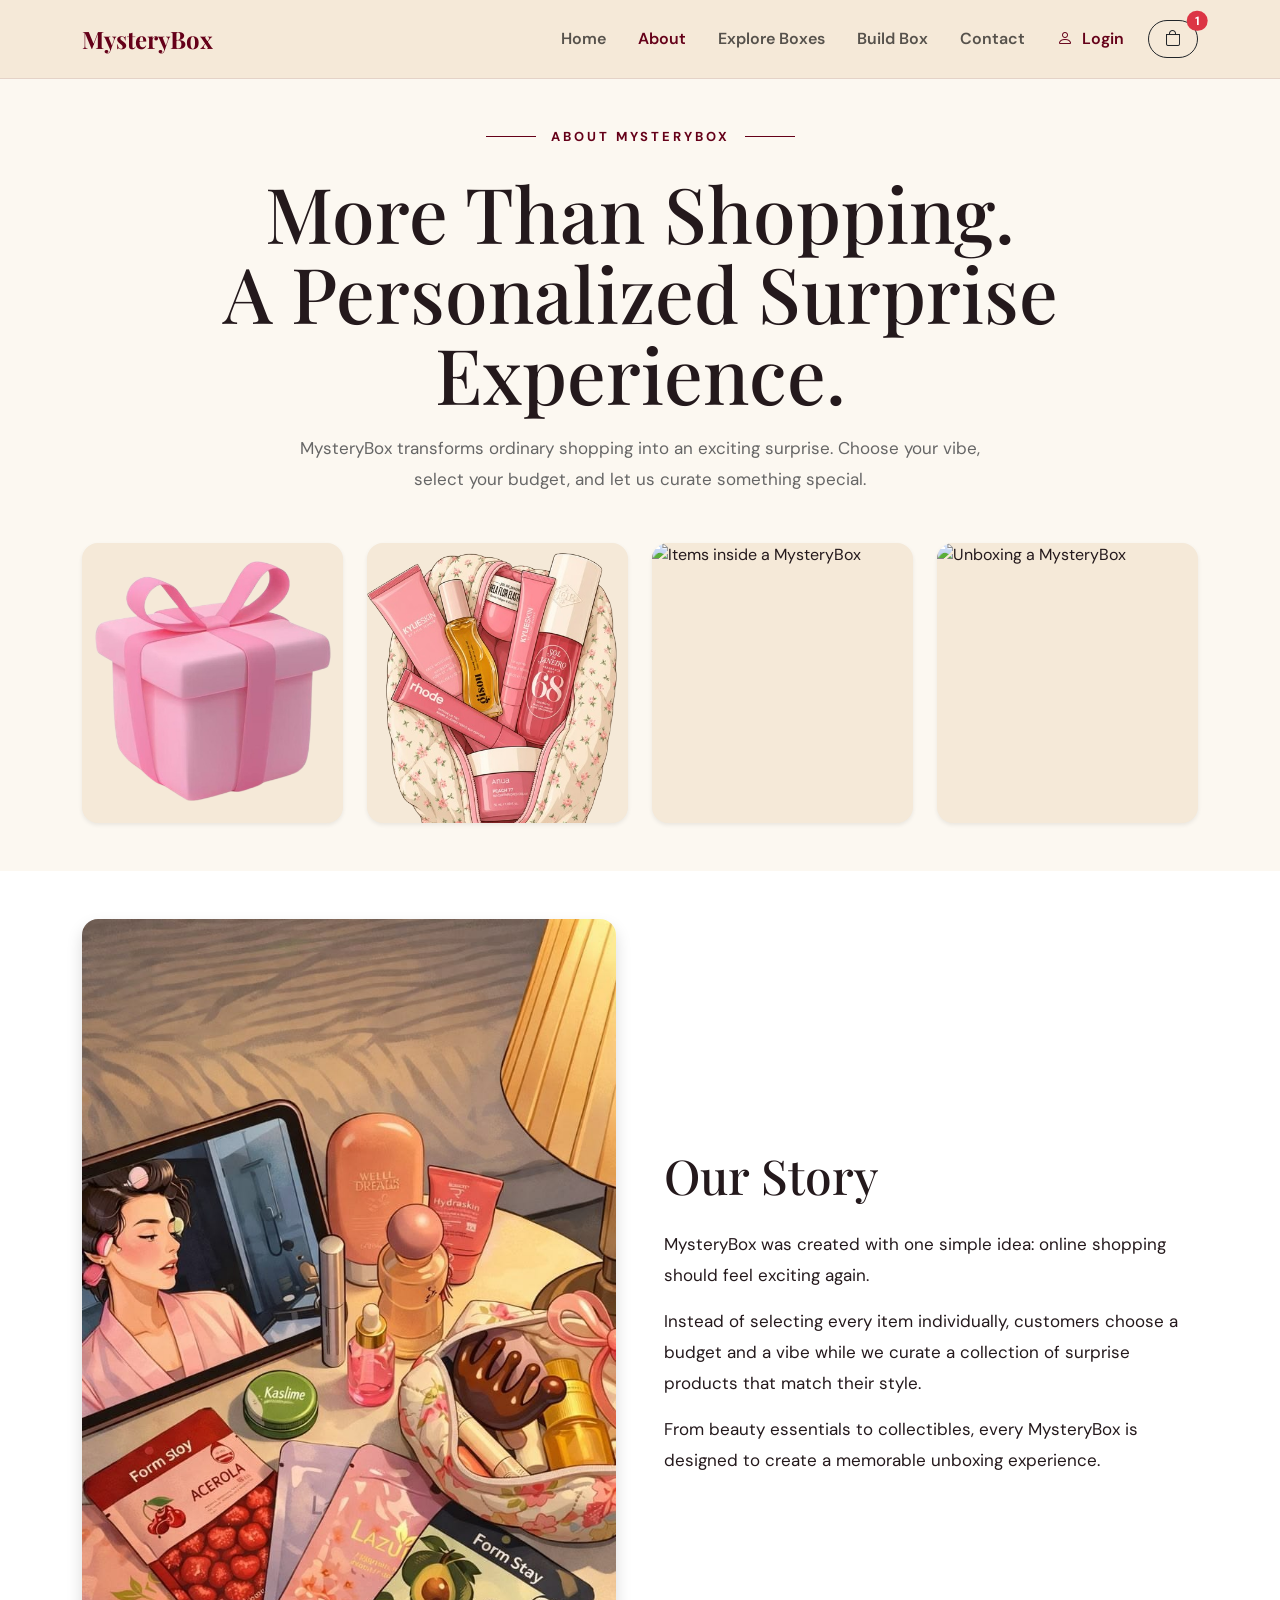
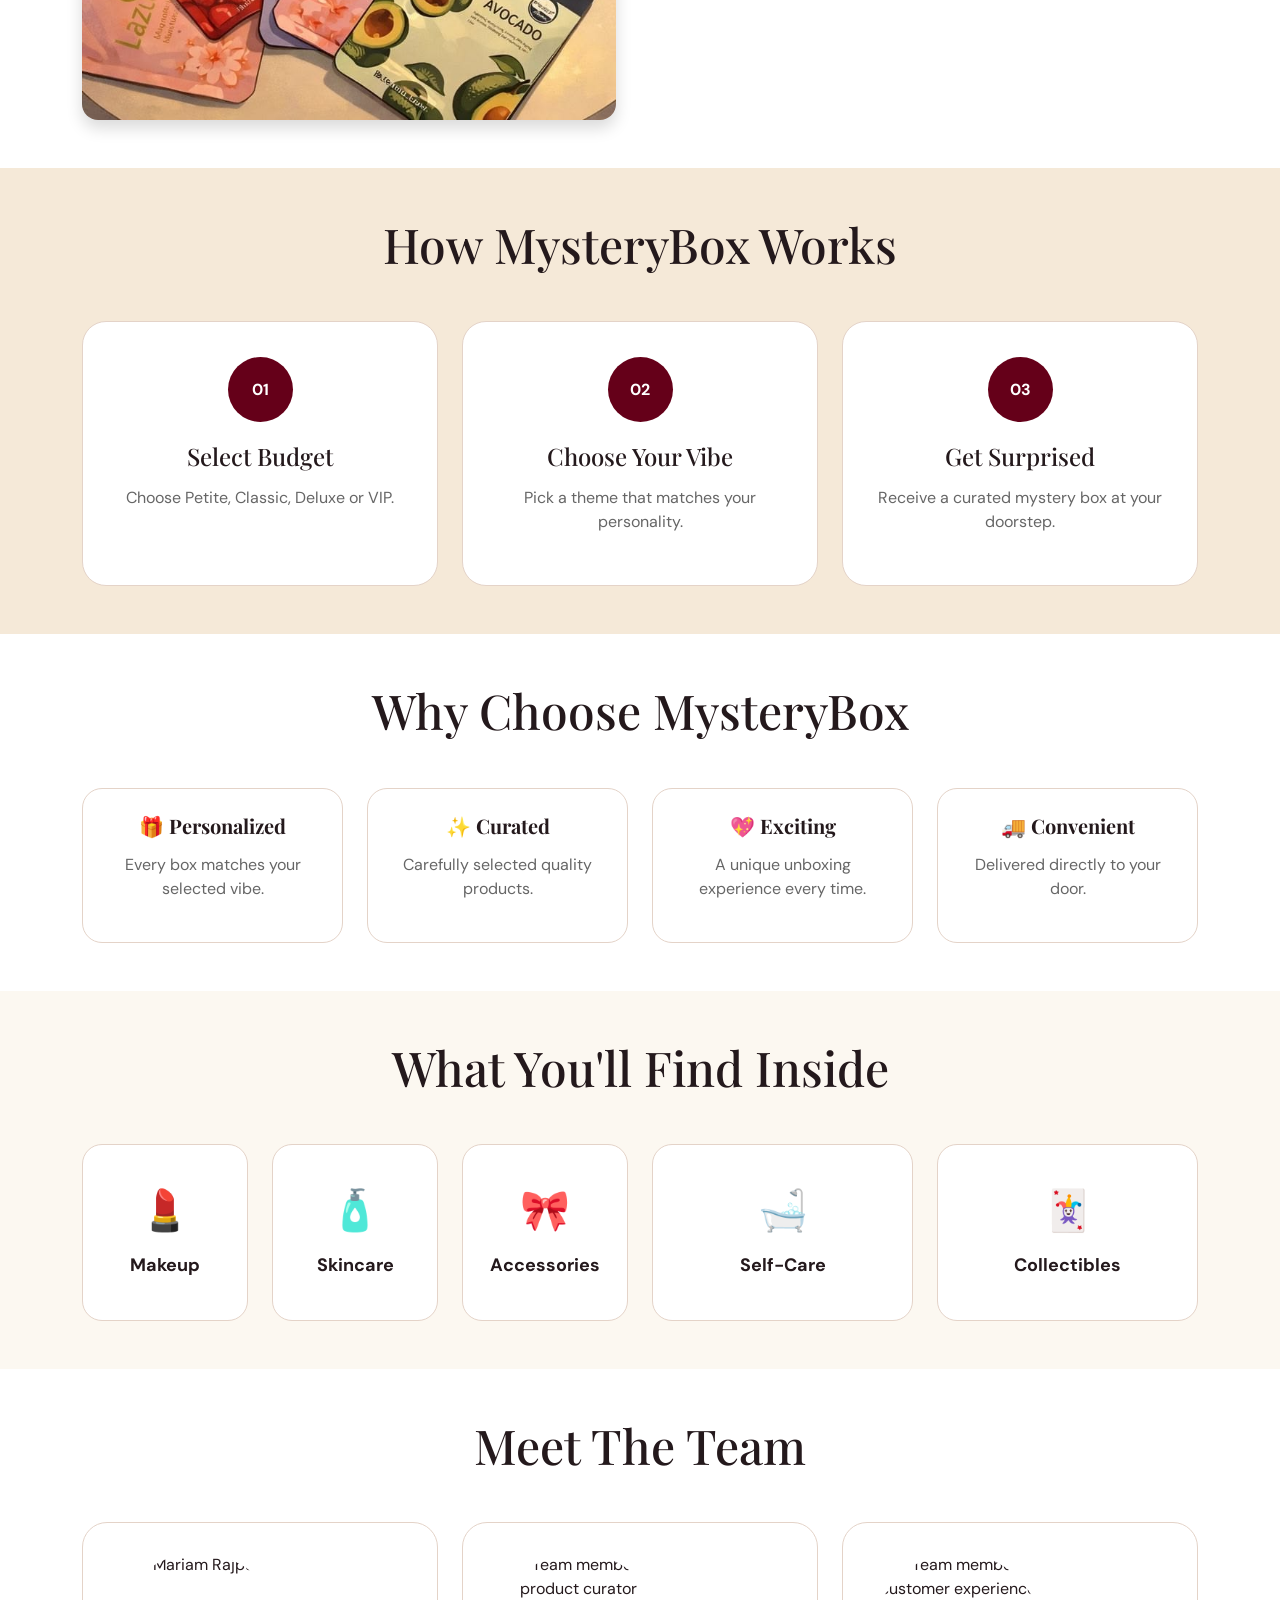
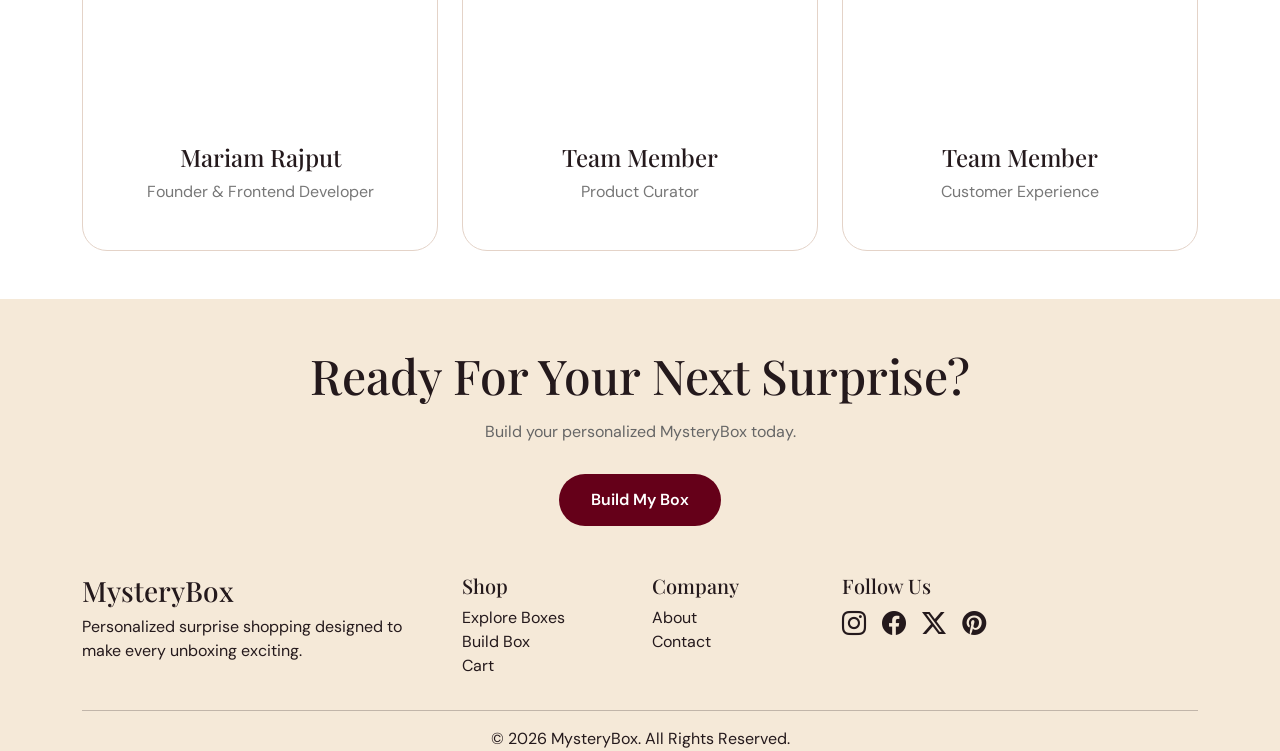
==== pages/about.html @ 6f6e6c45 "update the struture" ====
<!DOCTYPE html>
<html lang="en">

<head>
    <meta charset="UTF-8">
    <meta name="viewport" content="width=device-width, initial-scale=1.0">

    <title>About Us | MysteryBox</title>

    <!-- Bootstrap CSS -->
    <link href="https://cdn.jsdelivr.net/npm/bootstrap@5.3.8/dist/css/bootstrap.min.css" rel="stylesheet">

    <!-- Bootstrap Icons -->
    <link rel="stylesheet" href="https://cdn.jsdelivr.net/npm/bootstrap-icons@1.13.1/font/bootstrap-icons.min.css">

    <!-- Custom CSS -->
    <link rel="stylesheet" href="../css/style.css">
    <link rel="stylesheet" href="../css/navbar.css">
    <link rel="stylesheet" href="../css/about.css">
</head>

<body>

    <!-- =====================================
         NAVBAR
    ====================================== -->
    <nav class="navbar navbar-expand-lg sticky-top py-3"
        style="background-color: var(--cream); border-bottom:1px solid var(--border);">
        <div class="container">

            <a class="navbar-brand fw-bold fs-4" href="../index.html"
                style="color: var(--burgundy); font-family:'Playfair Display',serif;">
                MysteryBox
            </a>

            <button class="navbar-toggler" type="button" data-bs-toggle="collapse" data-bs-target="#navmenu"
                aria-controls="navmenu" aria-expanded="false" aria-label="Toggle navigation">
                <span class="navbar-toggler-icon"></span>
            </button>

            <div class="collapse navbar-collapse" id="navmenu">
                <ul class="navbar-nav ms-auto align-items-center gap-3">

                    <li class="nav-item">
                        <a class="nav-link fw-semibold" href="../index.html">Home</a>
                    </li>

                    <li class="nav-item">
                        <a class="nav-link fw-semibold active" href="about.html"
                            style="color:var(--burgundy);">About</a>
                    </li>

                    <li class="nav-item">
                        <a class="nav-link fw-semibold" href="explore.html">Explore Boxes</a>
                    </li>

                    <li class="nav-item">
                        <a class="nav-link fw-semibold" href="build-box.html">Build Box</a>
                    </li>



                    <li class="nav-item">
                        <a class="nav-link fw-semibold" href="contact.html">Contact</a>
                    </li>

                    <!-- Login -->
                    <li class="nav-item">
                        <a href="login.html" class="nav-link fw-semibold login-link">
                            <i class="bi bi-person"></i>
                            Login
                        </a>
                    </li>

                    <!-- Cart -->
                    <li class="nav-item">
                        <a href="cart.html" class="btn btn-outline-dark rounded-pill px-3 position-relative"
                            aria-label="Cart">
                            <i class="bi bi-bag"></i>

                            <span
                                class="position-absolute top-0 start-100 translate-middle badge rounded-pill bg-danger">
                                1
                            </span>
                        </a>
                    </li>

                </ul>
            </div>

        </div>
    </nav>


    <!-- =====================================
         ABOUT HERO
    ====================================== -->
    <section class="about-hero py-5">
        <div class="container">

            <div class="text-center mb-5">

                <div class="section-label">
                    <span></span>
                    ABOUT MYSTERYBOX
                    <span></span>
                </div>

                <h1 class="about-title">
                    More Than Shopping.
                    <br>
                    A Personalized Surprise Experience.
                </h1>

                <p class="about-subtitle mx-auto">
                    MysteryBox transforms ordinary shopping into an exciting surprise.
                    Choose your vibe, select your budget, and let us curate something special.
                </p>

            </div>

            <div class="row g-4">

                <div class="col-md-3">
                    <img src="../images/gift.png" class="img-fluid rounded-4 shadow-sm" alt="Pink gift box">
                </div>

                <div class="col-md-3">
                    <img src="../images/box.png" class="img-fluid rounded-4 shadow-sm"
                        alt="MysteryBox curated products">
                </div>

                <div class="col-md-3">
                    <img src="../images/about-3.jpg" class="img-fluid rounded-4 shadow-sm"
                        alt="Items inside a MysteryBox">
                </div>

                <div class="col-md-3">
                    <img src="../images/about-4.jpg" class="img-fluid rounded-4 shadow-sm" alt="Unboxing a MysteryBox">
                </div>

            </div>

        </div>
    </section>


    <!-- =====================================
         OUR STORY
    ====================================== -->
    <section class="story-section py-5">
        <div class="container">
            <div class="row align-items-center g-5">

                <div class="col-lg-6">
                    <img src="../images/skincare.jpg" class="img-fluid rounded-4 shadow"
                        alt="Skincare products, face masks and a makeup bag laid out on a table">
                </div>

                <div class="col-lg-6">

                    <h2 class="section-heading text-start">
                        Our Story
                    </h2>

                    <p>
                        MysteryBox was created with one simple idea:
                        online shopping should feel exciting again.
                    </p>

                    <p>
                        Instead of selecting every item individually,
                        customers choose a budget and a vibe while we curate
                        a collection of surprise products that match their style.
                    </p>

                    <p>
                        From beauty essentials to collectibles,
                        every MysteryBox is designed to create a memorable unboxing experience.
                    </p>

                </div>

            </div>
        </div>
    </section>


    <!-- =====================================
         HOW IT WORKS
    ====================================== -->
    <section class="how-section py-5">
        <div class="container">

            <div class="text-center mb-5">
                <h2 class="section-heading">How MysteryBox Works</h2>
            </div>

            <div class="row g-4">

                <div class="col-md-4">
                    <div class="feature-card">
                        <div class="feature-number">01</div>
                        <h4>Select Budget</h4>
                        <p>Choose Petite, Classic, Deluxe or VIP.</p>
                    </div>
                </div>

                <div class="col-md-4">
                    <div class="feature-card">
                        <div class="feature-number">02</div>
                        <h4>Choose Your Vibe</h4>
                        <p>Pick a theme that matches your personality.</p>
                    </div>
                </div>

                <div class="col-md-4">
                    <div class="feature-card">
                        <div class="feature-number">03</div>
                        <h4>Get Surprised</h4>
                        <p>Receive a curated mystery box at your doorstep.</p>
                    </div>
                </div>

            </div>

        </div>
    </section>


    <!-- =====================================
         WHY CHOOSE US
    ====================================== -->
    <section class="why-us py-5">
        <div class="container">

            <div class="text-center mb-5">
                <h2 class="section-heading">Why Choose MysteryBox</h2>
            </div>

            <div class="row g-4">

                <div class="col-md-3">
                    <div class="info-card">
                        <h5>🎁 Personalized</h5>
                        <p>Every box matches your selected vibe.</p>
                    </div>
                </div>

                <div class="col-md-3">
                    <div class="info-card">
                        <h5>✨ Curated</h5>
                        <p>Carefully selected quality products.</p>
                    </div>
                </div>

                <div class="col-md-3">
                    <div class="info-card">
                        <h5>💖 Exciting</h5>
                        <p>A unique unboxing experience every time.</p>
                    </div>
                </div>

                <div class="col-md-3">
                    <div class="info-card">
                        <h5>🚚 Convenient</h5>
                        <p>Delivered directly to your door.</p>
                    </div>
                </div>

            </div>

        </div>
    </section>


    <!-- =====================================
         PRODUCT CATEGORIES
    ====================================== -->
    <section class="categories-section py-5">
        <div class="container">

            <div class="text-center mb-5">
                <h2 class="section-heading">What You'll Find Inside</h2>
            </div>

            <div class="row g-4">

                <div class="col-md-2">
                    <div class="category-card">💄<h6>Makeup</h6>
                    </div>
                </div>

                <div class="col-md-2">
                    <div class="category-card">🧴<h6>Skincare</h6>
                    </div>
                </div>

                <div class="col-md-2">
                    <div class="category-card">🎀<h6>Accessories</h6>
                    </div>
                </div>

                <div class="col-md-3">
                    <div class="category-card">🛁<h6>Self-Care</h6>
                    </div>
                </div>

                <div class="col-md-3">
                    <div class="category-card">🃏<h6>Collectibles</h6>
                    </div>
                </div>

            </div>

        </div>
    </section>


    <!-- =====================================
         TEAM SECTION
    ====================================== -->
    <section class="team-section py-5">
        <div class="container">

            <div class="text-center mb-5">
                <h2 class="section-heading">Meet The Team</h2>
            </div>

            <div class="row g-4">

                <div class="col-md-4">
                    <div class="team-card text-center">
                        <img src="../images/team1.jpg" class="team-img" alt="Mariam Rajput">
                        <h5>Mariam Rajput</h5>
                        <p>Founder &amp; Frontend Developer</p>
                    </div>
                </div>

                <div class="col-md-4">
                    <div class="team-card text-center">
                        <img src="../images/team2.jpg" class="team-img" alt="Team member, product curator">
                        <h5>Team Member</h5> <!-- TODO: replace with real name -->
                        <p>Product Curator</p>
                    </div>
                </div>

                <div class="col-md-4">
                    <div class="team-card text-center">
                        <img src="../images/team3.jpg" class="team-img" alt="Team member, customer experience">
                        <h5>Team Member</h5> <!-- TODO: replace with real name -->
                        <p>Customer Experience</p>
                    </div>
                </div>

            </div>

        </div>
    </section>


    <!-- =====================================
         CTA
    ====================================== -->
    <section class="about-cta py-5">
        <div class="container text-center">
            <h2>Ready For Your Next Surprise?</h2>
            <p>Build your personalized MysteryBox today.</p>
            <a href="build-box.html" class="btn-mystery">Build My Box</a>
        </div>
    </section>


    <!-- =====================================
         FOOTER
    ====================================== -->
    <footer class="footer-section">
        <div class="container">

            <div class="row gy-4">

                <div class="col-lg-4">
                    <h3 class="footer-logo">MysteryBox</h3>
                    <p>
                        Personalized surprise shopping designed
                        to make every unboxing exciting.
                    </p>
                </div>

                <div class="col-lg-2">
                    <h5>Shop</h5>
                    <ul class="list-unstyled">
                        <li><a href="mystery-box.html">Explore Boxes</a></li>
                        <li><a href="build-box.html">Build Box</a></li>
                        <li><a href="cart.html">Cart</a></li>
                    </ul>
                </div>

                <div class="col-lg-2">
                    <h5>Company</h5>
                    <ul class="list-unstyled">
                        <li><a href="about.html">About</a></li>
                        <li><a href="contact.html">Contact</a></li>
                    </ul>
                </div>

                <div class="col-lg-4">
                    <h5>Follow Us</h5>
                    <div class="d-flex gap-3 fs-4">
                        <a href="#" aria-label="Instagram"><i class="bi bi-instagram"></i></a>
                        <a href="#" aria-label="Facebook"><i class="bi bi-facebook"></i></a>
                        <a href="#" aria-label="X (Twitter)"><i class="bi bi-twitter-x"></i></a>
                        <a href="#" aria-label="Pinterest"><i class="bi bi-pinterest"></i></a>
                    </div>
                </div>

            </div>

            <hr>

            <div class="text-center">
                <p class="mb-0">© 2026 MysteryBox. All Rights Reserved.</p>
            </div>

        </div>
    </footer>

    <script src="https://cdn.jsdelivr.net/npm/bootstrap@5.3.8/dist/js/bootstrap.bundle.min.js"></script>

</body>

</html>
---- css/style.css ----
/* =========================================
   MYSTERYBOX - GLOBAL STYLES
   ========================================= */

/* Google Font */
@import url('https://fonts.googleapis.com/css2?family=DM+Sans:wght@400;500;600;700&family=Playfair+Display:wght@500;600;700&display=swap');


/* ---------- Color Palette ---------- */

:root {
    --burgundy: #650019;
    --wine: #8B1538;
    --dark-burgundy: #3D0715;

    --cream: #F5E9D8;
    --ivory: #FCF8F1;
    --dusty-rose: #D9A0A8;

    --brown: #2B1A1E;
    --dark: #24191C;
    --white: #FFFFFF;

    --border: #E4D3C8;
}


/* ---------- General ---------- */

* {
    margin: 0;
    padding: 0;
    box-sizing: border-box;
}

body {
    font-family: 'DM Sans', sans-serif;
    color: var(--dark);
    background-color: var(--cream);
}

h1,
h2,
h3,
h4,
h5 {
    font-family: 'Playfair Display', serif;
}

a {
    text-decoration: none;
    color: inherit;
}

img {
    max-width: 100%;
    display: block;
}


/* ---------- Buttons ---------- */

.btn-mystery {
    background-color: var(--burgundy);
    color: var(--white);
    border: none;
    padding: 12px 28px;
    border-radius: 30px;
    font-weight: 600;
    transition: 0.3s ease;
}

.btn-mystery:hover {
    background-color: var(--wine);
    color: var(--white);
    transform: translateY(-2px);
}


/* ---------- Section Spacing ---------- */

.section-padding {
    padding: 80px 0;
}


/* ---------- Section Heading ---------- */

.section-heading {
    text-align: center;
    margin-bottom: 45px;
}

.section-heading h2 {
    font-size: 2.4rem;
    margin-bottom: 10px;
}

.section-heading p {
    color: #766b6d;
    max-width: 600px;
    margin: 0 auto;
}

/* Card Selection styling for Build Box page */
.custom-select-card {
    border: 2px solid var(--border);
    border-radius: 16px;
    background-color: var(--white);
    cursor: pointer;
    transition: all 0.25s ease;
}

.custom-select-card:hover {
    border-color: var(--dusty-rose);
    transform: translateY(-2px);
}

.btn-check:checked + .custom-select-card {
    border-color: var(--burgundy);
    background-color: #FAF0F2;
    box-shadow: 0 8px 20px rgba(101, 0, 25, 0.12);
}
---- css/navbar.css ----
/* =========================================
   MYSTERYBOX - NAVBAR
   ========================================= */

.mystery-navbar {
    background-color: var(--white);
    border-bottom: 1px solid var(--border);
    padding: 14px 0;
}

.navbar-brand {
    font-family: 'Playfair Display', serif;
    font-size: 1.6rem;
    font-weight: 700;
    color: var(--dark);
}

.navbar-brand i {
    color: var(--dark-pink);
    margin-right: 6px;
}

.navbar-brand:hover {
    color: var(--dark-pink);
}


/* Navigation links */

.mystery-navbar .nav-link {
    color: var(--dark);
    font-size: 0.95rem;
    font-weight: 500;
    margin: 0 7px;
    transition: 0.3s ease;
}

.mystery-navbar .nav-link:hover,
.mystery-navbar .nav-link.active {
    color: var(--dark-pink);
}


/* Right side icons */

.nav-icons {
    display: flex;
    align-items: center;
    gap: 18px;
}

.nav-icon {
    color: var(--dark);
    font-size: 1.15rem;
    transition: 0.3s ease;
}

.nav-icon:hover {
    color: var(--dark-pink);
}


/* Login button */

.login-btn {
    border: 1px solid var(--dark-pink);
    color: var(--dark-pink);
    padding: 8px 18px;
    border-radius: 25px;
    font-size: 0.9rem;
    font-weight: 600;
    transition: 0.3s ease;
}

.login-btn:hover {
    background-color: var(--dark-pink);
    color: var(--white);
}


/* Mobile */

@media (max-width: 991px) {

    .nav-icons {
        margin-top: 15px;
        justify-content: center;
    }

}


.login-link {
    color: var(--burgundy) !important;
}

.login-link i {
    margin-right: 5px;
    font-size: 1rem;
}

.login-link:hover {
    color: #70001d !important;
}
---- css/about.css ----
/* =====================================
   ABOUT HERO
===================================== */

.about-hero{
    background: var(--ivory);
    padding-top: 80px;
    padding-bottom: 80px;
}

.section-label{
    display: flex;
    align-items: center;
    justify-content: center;
    gap: 15px;

    color: var(--burgundy);
    font-size: 13px;
    font-weight: 700;
    letter-spacing: 3px;

    margin-bottom: 25px;
}

.section-label span{
    width: 50px;
    height: 1px;
    background: var(--burgundy);
}

.about-title{
    font-family: 'Playfair Display', serif;
    font-size: clamp(3rem,6vw,5rem);
    line-height: 1.05;
    color: var(--dark);

    margin-bottom: 20px;
}

.about-subtitle{
    max-width: 700px;
    font-size: 18px;
    color: #666;
    line-height: 1.8;
}

.about-hero img{
    height: 280px;
    width: 100%;
    object-fit: cover;

    transition: .3s;
}

.about-hero img:hover{
    transform: translateY(-6px);
}


/* =====================================
   COMMON SECTION
===================================== */

.section-heading{
    font-family: 'Playfair Display', serif;
    font-size: 3rem;
    color: var(--dark);

    margin-bottom: 25px;
}

.story-section p,
.about-subtitle{
    font-size: 17px;
    line-height: 1.8;
}

.story-section{
    background: #fff;
}

.story-section img{
    border-radius: 25px;
}


/* =====================================
   HOW IT WORKS
===================================== */

.how-section{
    background: var(--cream);
}

.feature-card{

    background: white;

    padding: 35px 25px;

    border-radius: 24px;

    text-align: center;

    height: 100%;

    transition: .3s;

    border: 1px solid var(--border);
}

.feature-card:hover{

    transform: translateY(-8px);

    box-shadow: 0 15px 35px rgba(0,0,0,.08);
}

.feature-number{

    width: 65px;
    height: 65px;

    margin: auto;
    margin-bottom: 20px;

    border-radius: 50%;

    background: var(--burgundy);

    color: white;

    display: flex;
    align-items: center;
    justify-content: center;

    font-weight: bold;
}

.feature-card h4{

    font-family: 'Playfair Display', serif;

    margin-bottom: 15px;
}

.feature-card p{
    color: #666;
}


/* =====================================
   WHY CHOOSE US
===================================== */

.why-us{
    background: white;
}

.info-card{

    background: #fff;

    border: 1px solid var(--border);

    border-radius: 20px;

    padding: 25px;

    text-align: center;

    height: 100%;

    transition: .3s;
}

.info-card:hover{

    border-color: var(--burgundy);

    transform: translateY(-5px);
}

.info-card h5{

    margin-bottom: 15px;

    font-weight: 700;
}

.info-card p{
    color: #666;
}


/* =====================================
   PRODUCT CATEGORIES
===================================== */

.categories-section{

    background: var(--ivory);
}

.category-card{

    background: white;

    border-radius: 20px;

    text-align: center;

    padding: 35px 20px;

    height: 100%;

    border: 1px solid var(--border);

    transition: .3s;
}

.category-card:hover{

    transform: translateY(-6px);

    border-color: var(--burgundy);
}

.category-card{

    font-size: 40px;
}

.category-card h6{

    margin-top: 15px;

    font-size: 18px;

    font-weight: 700;
}


/* =====================================
   TEAM
===================================== */

.team-section{

    background: white;
}

.team-card{

    background: white;

    border-radius: 25px;

    padding: 30px;

    border: 1px solid var(--border);

    transition: .3s;
}

.team-card:hover{

    transform: translateY(-8px);

    box-shadow: 0 15px 35px rgba(0,0,0,.08);
}

.team-img{

    width: 170px;

    height: 170px;

    object-fit: cover;

    border-radius: 50%;

    margin-bottom: 20px;
}

.team-card h5{

    font-family: 'Playfair Display', serif;

    font-size: 1.5rem;
}

.team-card p{

    color: #777;
}


/* =====================================
   CTA
===================================== */

.about-cta{

    background: var(--cream);

    text-align: center;
}

.about-cta h2{

    font-family: 'Playfair Display', serif;

    font-size: 3rem;

    margin-bottom: 15px;
}

.about-cta p{

    color: #666;

    margin-bottom: 30px;
}

.about-cta .btn-mystery{

    background: var(--burgundy);

    color: white;

    padding: 14px 32px;

    border-radius: 50px;

    text-decoration: none;

    display: inline-block;

    transition: .3s;
}

.about-cta .btn-mystery:hover{

    color: white;

    transform: translateY(-3px);
}


/* =====================================
   MOBILE
===================================== */

@media(max-width:768px){

    .about-title{
        font-size: 3rem;
    }

    .section-heading{
        font-size: 2.2rem;
    }

    .about-hero img{
        height: 220px;
    }

    .about-cta h2{
        font-size: 2rem;
    }
}

.about-hero .row img {
    width: 100%;
    height: 280px;
    object-fit: cover;
    object-position: center;
    background-color: var(--cream);
}

/* Our Story image: smaller, not cropped */
.story-section .story-img {
    display: block;
    width: auto;
    max-width: 100%;
    max-height: 460px;
    margin: 0 auto;
}

/* Our Story text: bigger */
.story-section .story-text .section-heading {
    font-size: 2.6rem;
    margin-bottom: 1.5rem;
}

.story-section .story-text p {
    font-size: 1.15rem;
    line-height: 1.9;
    margin-bottom: 1.2rem;
}
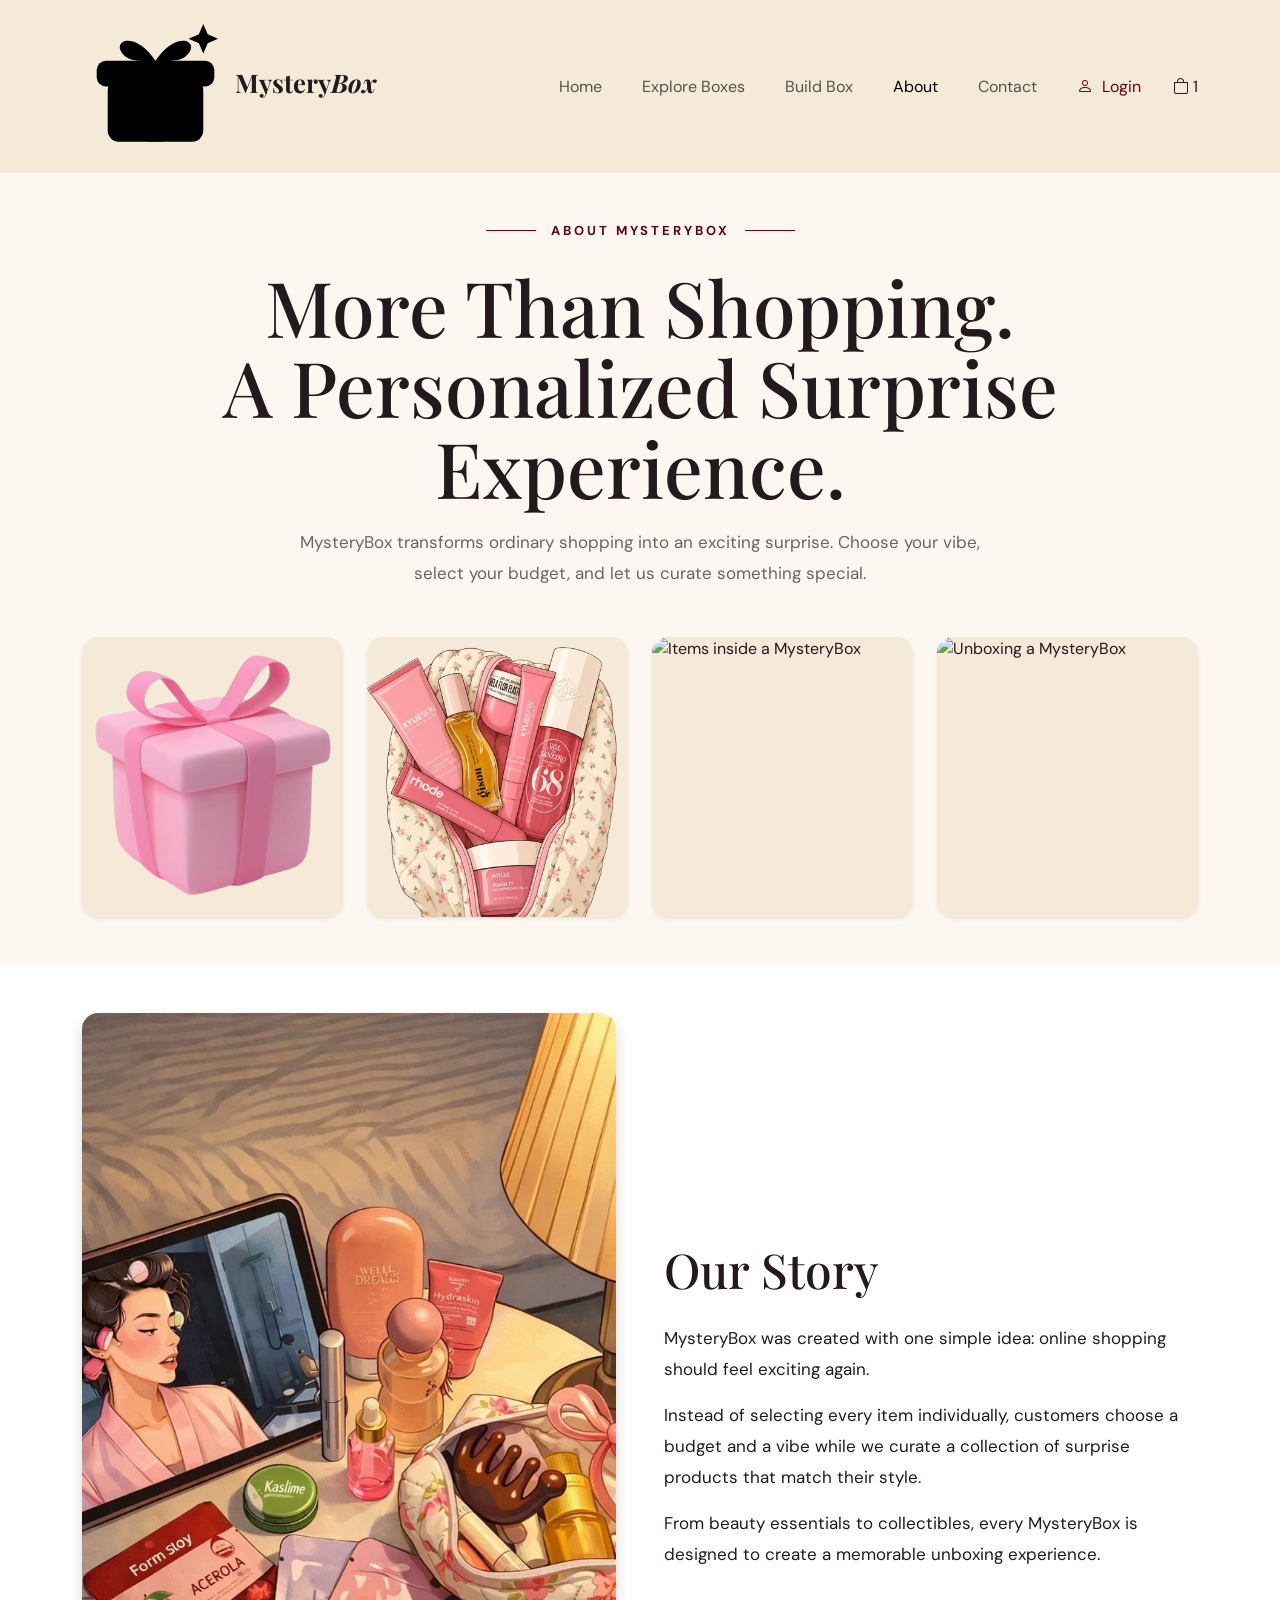
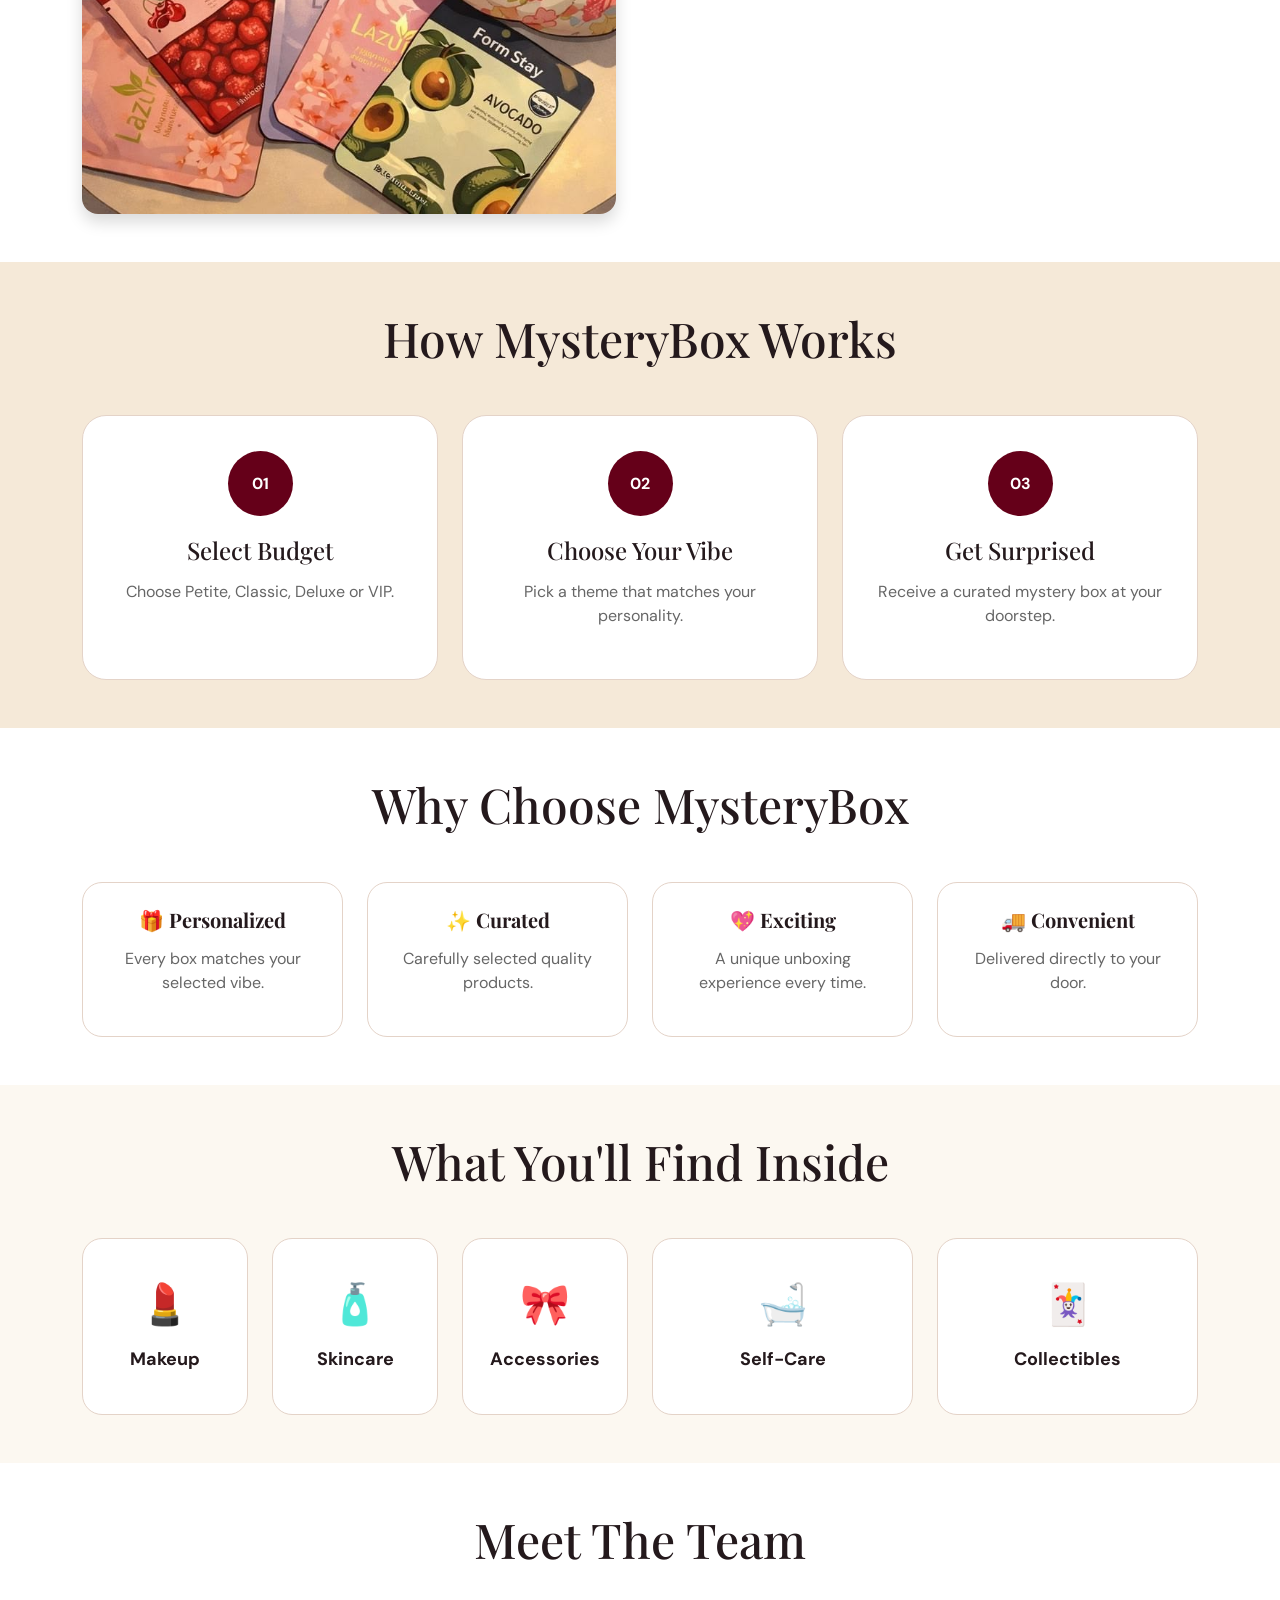
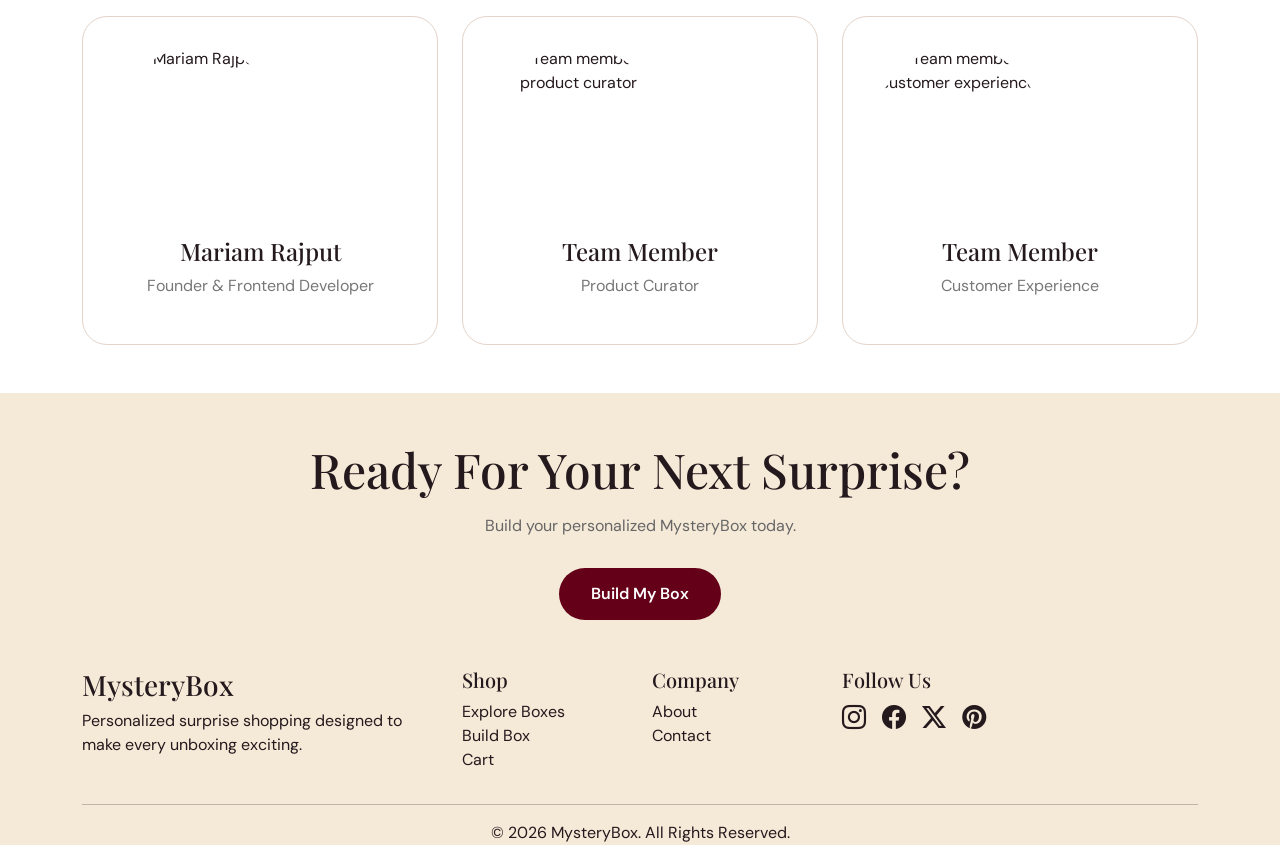
==== commit bffdc913: "structrue" ====
--- a/pages/about.html
+++ b/pages/about.html
@@ -21,16 +21,19 @@
 
 <body>
 
-    <!-- =====================================
-         NAVBAR
-    ====================================== -->
-    <nav class="navbar navbar-expand-lg sticky-top py-3"
-        style="background-color: var(--cream); border-bottom:1px solid var(--border);">
-        <div class="container">
-
-            <a class="navbar-brand fw-bold fs-4" href="../index.html"
-                style="color: var(--burgundy); font-family:'Playfair Display',serif;">
-                MysteryBox
+    <nav class="navbar navbar-expand-lg sticky-top site-navbar">
+        <div class="container">
+
+            <a class="navbar-brand" href="index.html" aria-label="MysteryBox home">
+                <svg class="brand-logo" viewBox="0 0 40 40" xmlns="http://www.w3.org/2000/svg" aria-hidden="true">
+                    <rect class="logo-body" x="7" y="18" width="26" height="17" rx="3" />
+                    <rect class="logo-lid" x="4" y="13" width="32" height="7" rx="2.5" />
+                    <rect class="logo-ribbon" x="18" y="13" width="4" height="22" />
+                    <path class="logo-bow" d="M20 13 C14 4, 7 8, 12 12 C14 13.5, 18 13, 20 13 Z" />
+                    <path class="logo-bow" d="M20 13 C26 4, 33 8, 28 12 C26 13.5, 22 13, 20 13 Z" />
+                    <path class="logo-spark" d="M33 3 l1.2 2.8 L37 7 l-2.8 1.2 L33 11 l-1.2-2.8 L29 7 l2.8-1.2z" />
+                </svg>
+                <span class="brand-text">Mystery<em>Box</em></span>
             </a>
 
             <button class="navbar-toggler" type="button" data-bs-toggle="collapse" data-bs-target="#navmenu"
@@ -39,52 +42,21 @@
             </button>
 
             <div class="collapse navbar-collapse" id="navmenu">
-                <ul class="navbar-nav ms-auto align-items-center gap-3">
-
+                <ul class="navbar-nav ms-auto align-items-lg-center gap-lg-4">
+                    <li class="nav-item"><a class="nav-link" href="../index.html">Home</a></li>
+                    <li class="nav-item"><a class="nav-link" href="explore.html">Explore Boxes</a></li>
+                    <li class="nav-item"><a class="nav-link" href="build-box.html">Build Box</a></li>
+                    <li class="nav-item"><a class="nav-link active" href="about.html">About</a></li>
+                    <li class="nav-item"><a class="nav-link" href="contact.html">Contact</a></li>
                     <li class="nav-item">
-                        <a class="nav-link fw-semibold" href="../index.html">Home</a>
+                        <a href="login.html" class="nav-link login-link"><i class="bi bi-person"></i> Login</a>
                     </li>
-
                     <li class="nav-item">
-                        <a class="nav-link fw-semibold active" href="about.html"
-                            style="color:var(--burgundy);">About</a>
-                    </li>
-
-                    <li class="nav-item">
-                        <a class="nav-link fw-semibold" href="explore.html">Explore Boxes</a>
-                    </li>
-
-                    <li class="nav-item">
-                        <a class="nav-link fw-semibold" href="build-box.html">Build Box</a>
-                    </li>
-
-
-
-                    <li class="nav-item">
-                        <a class="nav-link fw-semibold" href="contact.html">Contact</a>
-                    </li>
-
-                    <!-- Login -->
-                    <li class="nav-item">
-                        <a href="login.html" class="nav-link fw-semibold login-link">
-                            <i class="bi bi-person"></i>
-                            Login
+                        <a href="cart.html" class="nav-cart position-relative" aria-label="Cart">
+                            <i class="bi bi-bag"></i>
+                            <span class="cart-badge">1</span>
                         </a>
                     </li>
-
-                    <!-- Cart -->
-                    <li class="nav-item">
-                        <a href="cart.html" class="btn btn-outline-dark rounded-pill px-3 position-relative"
-                            aria-label="Cart">
-                            <i class="bi bi-bag"></i>
-
-                            <span
-                                class="position-absolute top-0 start-100 translate-middle badge rounded-pill bg-danger">
-                                1
-                            </span>
-                        </a>
-                    </li>
-
                 </ul>
             </div>
 
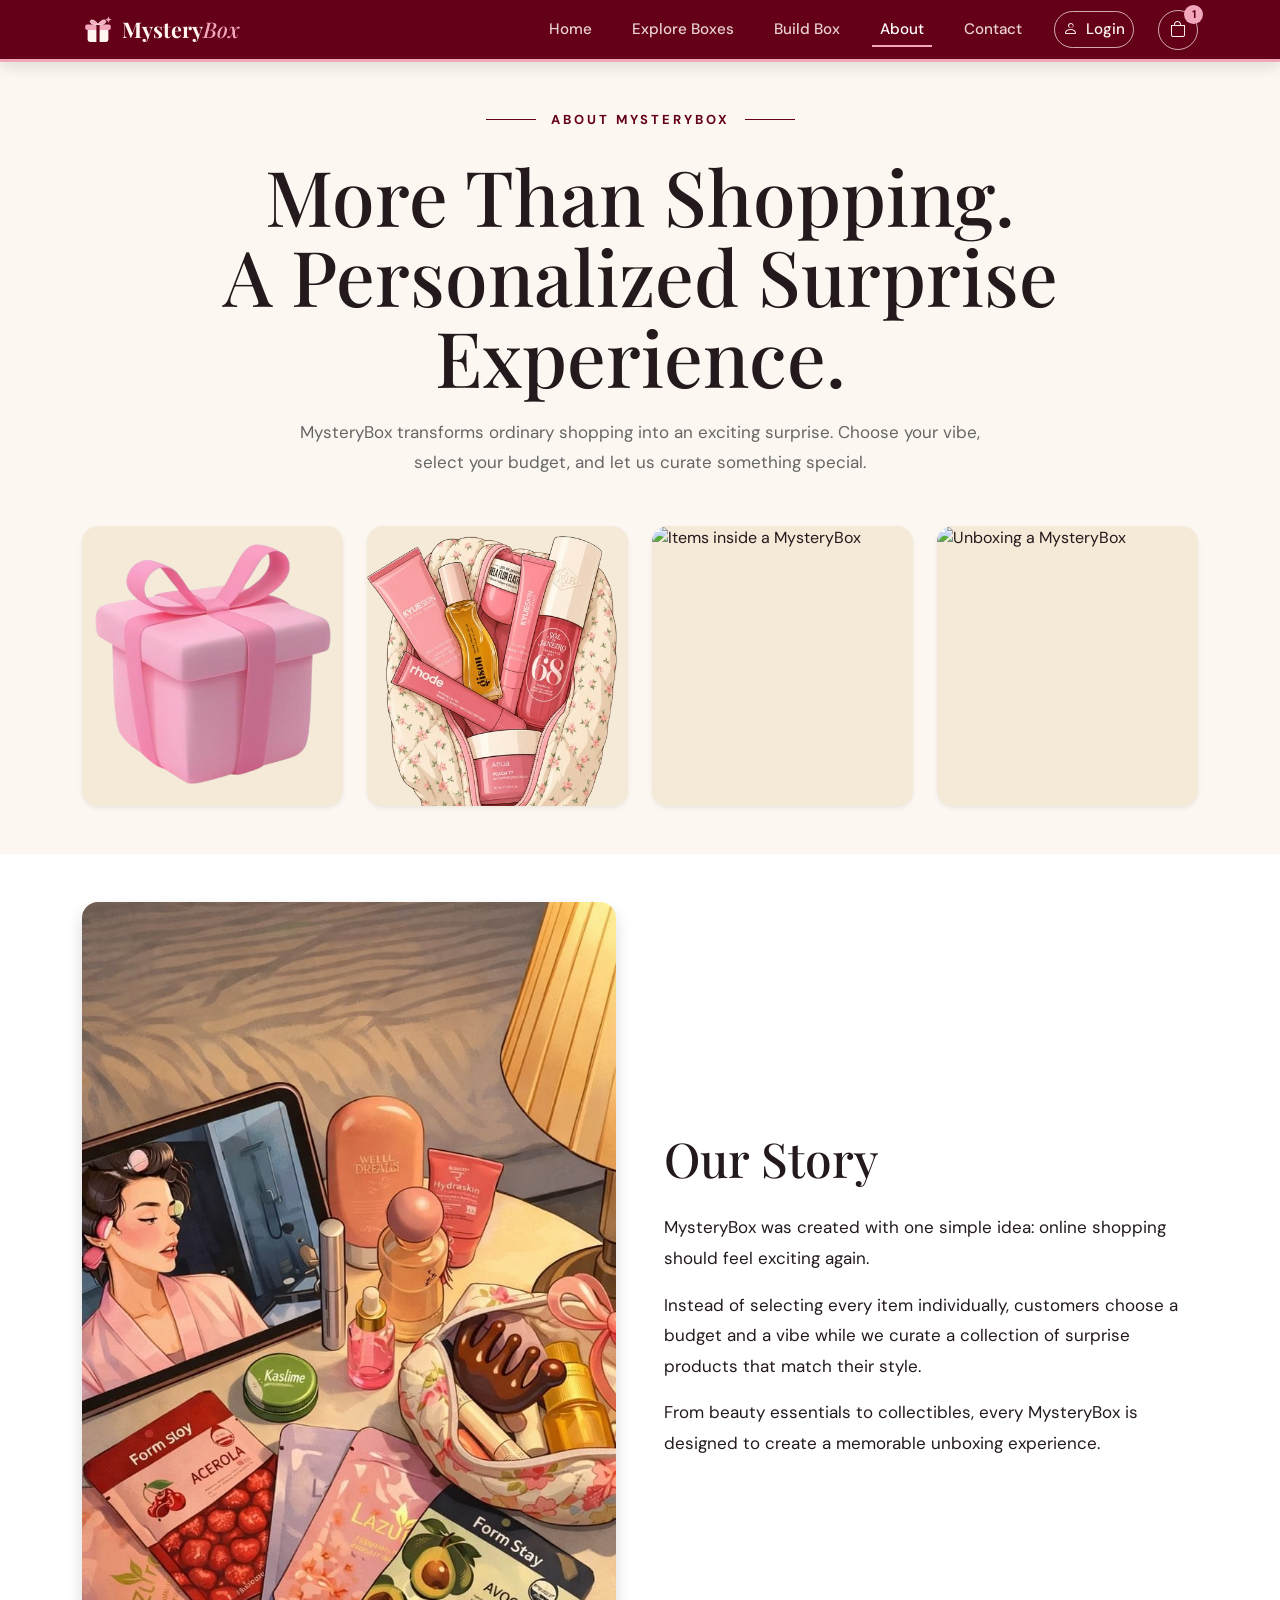
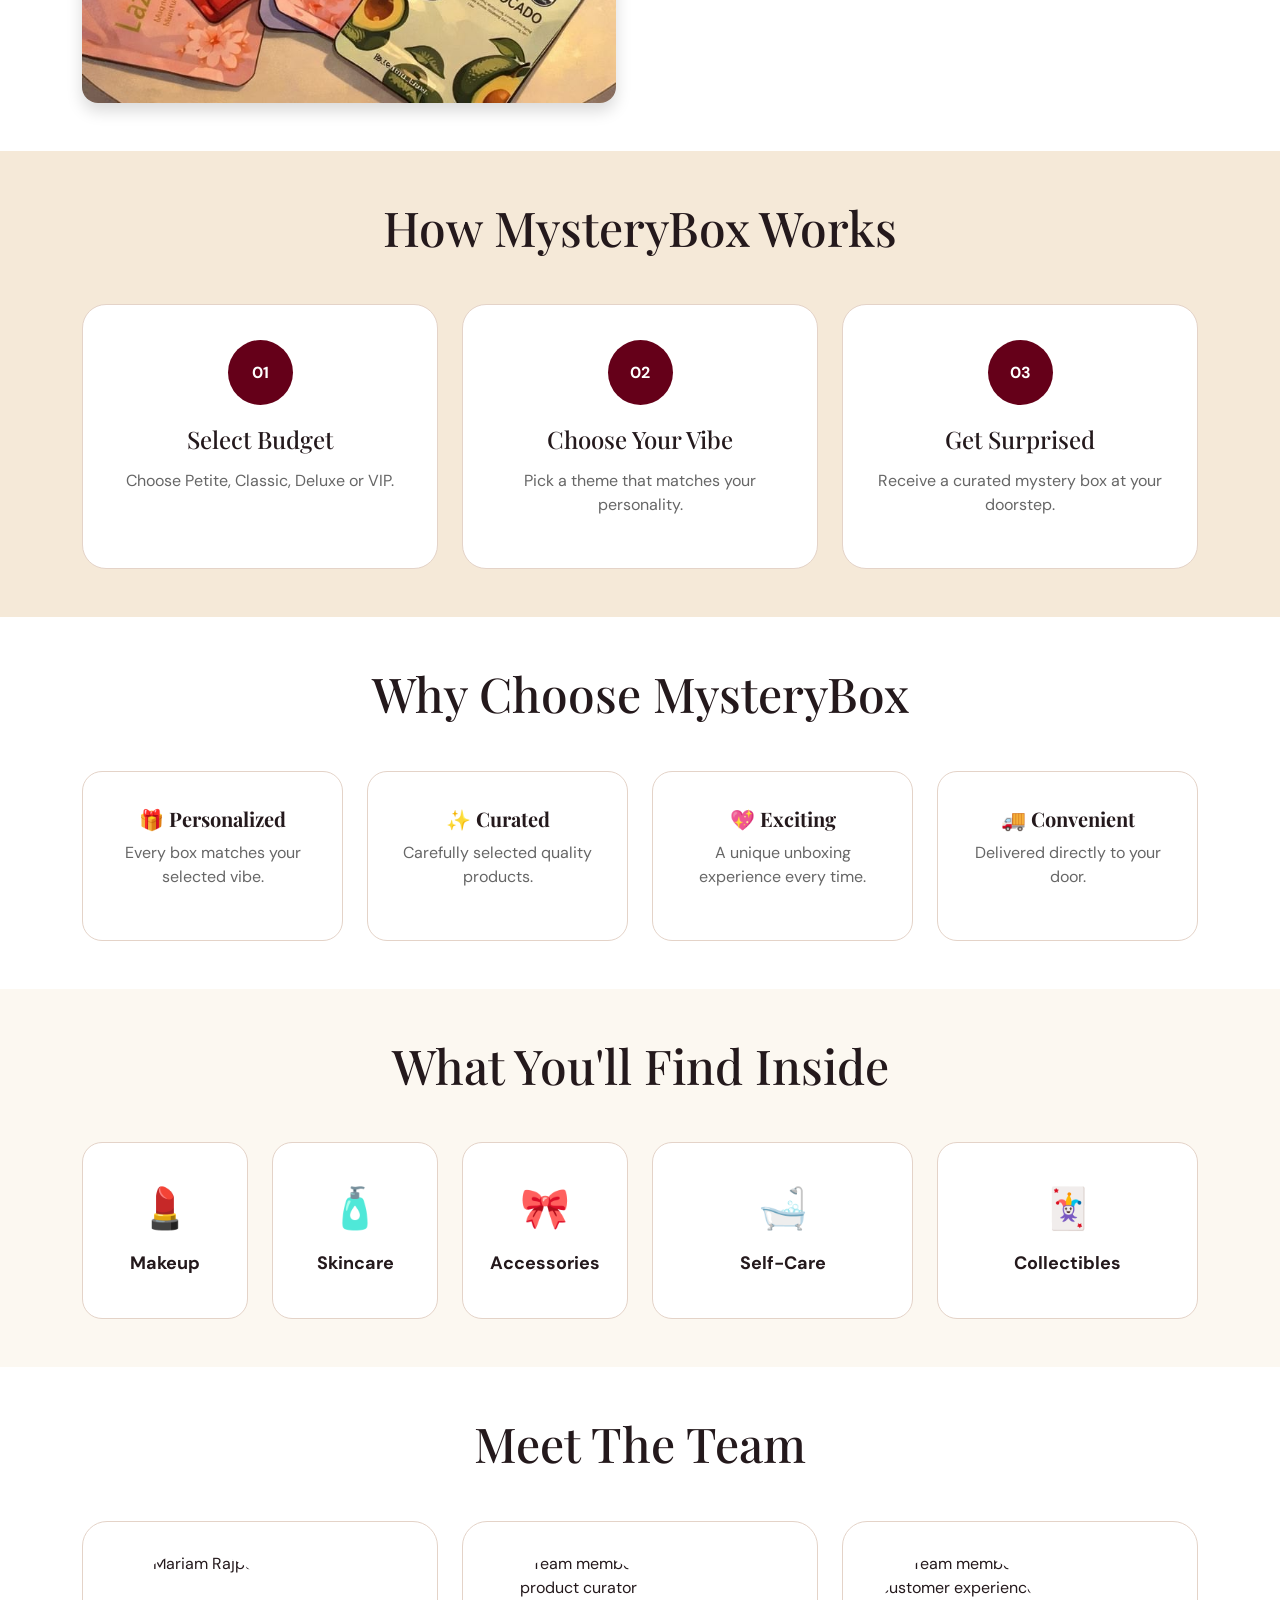
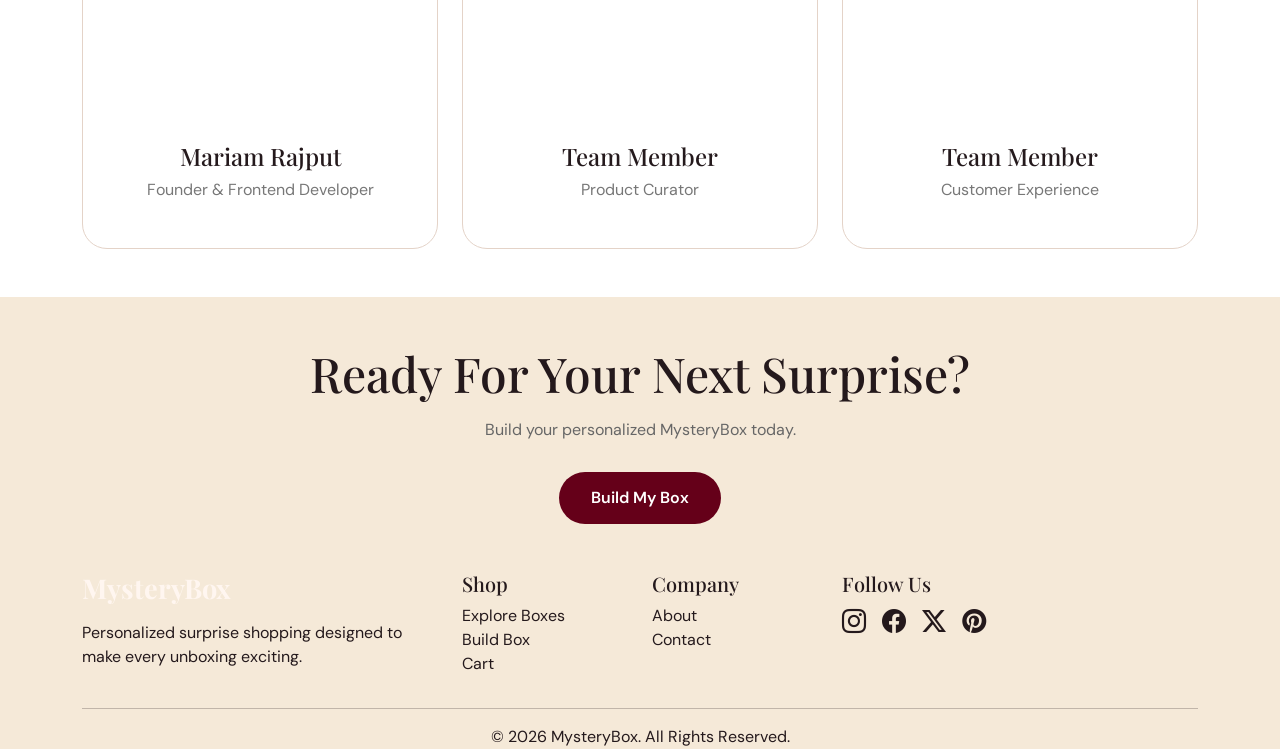
==== commit 13732199: "changes" ====
--- a/pages/about.html
+++ b/pages/about.html
@@ -16,7 +16,11 @@
     <!-- Custom CSS -->
     <link rel="stylesheet" href="../css/style.css">
     <link rel="stylesheet" href="../css/navbar.css">
+    <link rel="stylesheet" href="../css/home.css">
     <link rel="stylesheet" href="../css/about.css">
+    <link rel="stylesheet" href="../css/contact.css">
+    <link rel="stylesheet" href="../css/build-box.css">
+    <link rel="stylesheet" href="../css/footer.css">
 </head>
 
 <body>
--- a/css/navbar.css
+++ b/css/navbar.css
@@ -1,104 +1,165 @@
 /* =========================================
-   MYSTERYBOX - NAVBAR
+   MYSTERYBOX - NAVBAR (maroon)
    ========================================= */
 
-.mystery-navbar {
-    background-color: var(--white);
-    border-bottom: 1px solid var(--border);
-    padding: 14px 0;
+.site-navbar {
+    background-color: var(--burgundy, #6b0f2a);
+    padding: 0.6rem 0;
+    border-bottom: 3px solid #f2a7bd;
+    box-shadow: 0 4px 14px rgba(0, 0, 0, 0.12);
 }
 
-.navbar-brand {
+/* Logo */
+.site-navbar .navbar-brand {
+    display: flex;
+    align-items: center;
+    gap: 0.5rem;
+    padding: 0;
+    margin-right: 1.5rem;
     font-family: 'Playfair Display', serif;
-    font-size: 1.6rem;
+    font-size: 1.35rem;
     font-weight: 700;
-    color: var(--dark);
+    color: #fff6f0;
 }
 
-.navbar-brand i {
-    color: var(--dark-pink);
-    margin-right: 6px;
+.site-navbar .navbar-brand:hover {
+    color: #fff;
 }
 
-.navbar-brand:hover {
-    color: var(--dark-pink);
+.brand-text em {
+    font-style: italic;
+    font-weight: 500;
+    color: #f2a7bd;
 }
 
+.brand-logo {
+    width: 32px;
+    height: 32px;
+    transition: transform 0.3s ease;
+}
 
-/* Navigation links */
+.site-navbar .navbar-brand:hover .brand-logo {
+    transform: rotate(-8deg) scale(1.1);
+}
 
-.mystery-navbar .nav-link {
-    color: var(--dark);
+.logo-body   { fill: #fff6f0; }
+.logo-lid    { fill: #f2a7bd; }
+.logo-ribbon { fill: var(--burgundy, #6b0f2a); }
+.logo-bow    { fill: #f2a7bd; stroke: #fff6f0; stroke-width: 1; }
+.logo-spark  { fill: #f2a7bd; }
+
+/* Links */
+.site-navbar .nav-link {
+    position: relative;
+    padding: 0.4rem 0;
     font-size: 0.95rem;
     font-weight: 500;
-    margin: 0 7px;
-    transition: 0.3s ease;
+    color: rgba(255, 246, 240, 0.85);
+    transition: color 0.2s ease;
 }
 
-.mystery-navbar .nav-link:hover,
-.mystery-navbar .nav-link.active {
-    color: var(--dark-pink);
+.site-navbar .nav-link::after {
+    content: "";
+    position: absolute;
+    left: 0;
+    bottom: 0;
+    width: 0;
+    height: 2px;
+    background: #f2a7bd;
+    transition: width 0.25s ease;
 }
 
-
-/* Right side icons */
-
-.nav-icons {
-    display: flex;
-    align-items: center;
-    gap: 18px;
+.site-navbar .nav-link:hover,
+.site-navbar .nav-link.active {
+    color: #fff;
 }
 
-.nav-icon {
-    color: var(--dark);
-    font-size: 1.15rem;
-    transition: 0.3s ease;
+.site-navbar .nav-link:hover::after,
+.site-navbar .nav-link.active::after {
+    width: 100%;
 }
 
-.nav-icon:hover {
-    color: var(--dark-pink);
+/* Login pill */
+.site-navbar .login-link {
+    padding: 0.4rem 1.1rem;
+    border: 1.5px solid rgba(255, 246, 240, 0.7);
+    border-radius: 999px;
+    color: #fff6f0;
 }
 
-
-/* Login button */
-
-.login-btn {
-    border: 1px solid var(--dark-pink);
-    color: var(--dark-pink);
-    padding: 8px 18px;
-    border-radius: 25px;
-    font-size: 0.9rem;
-    font-weight: 600;
-    transition: 0.3s ease;
+.site-navbar .login-link::after {
+    display: none;
 }
 
-.login-btn:hover {
-    background-color: var(--dark-pink);
-    color: var(--white);
-}
-
-
-/* Mobile */
-
-@media (max-width: 991px) {
-
-    .nav-icons {
-        margin-top: 15px;
-        justify-content: center;
-    }
-
-}
-
-
-.login-link {
-    color: var(--burgundy) !important;
+.site-navbar .login-link:hover {
+    background: #fff6f0;
+    border-color: #fff6f0;
+    color: var(--burgundy, #6b0f2a);
 }
 
 .login-link i {
-    margin-right: 5px;
-    font-size: 1rem;
+    margin-right: 4px;
 }
 
-.login-link:hover {
-    color: #70001d !important;
+/* Cart */
+.nav-cart {
+    display: inline-flex;
+    align-items: center;
+    justify-content: center;
+    width: 40px;
+    height: 40px;
+    border: 1.5px solid rgba(255, 246, 240, 0.7);
+    border-radius: 50%;
+    color: #fff6f0;
+    text-decoration: none;
+    transition: all 0.2s ease;
+}
+
+.nav-cart:hover {
+    background: #fff6f0;
+    color: var(--burgundy, #6b0f2a);
+}
+
+.cart-badge {
+    position: absolute;
+    top: -6px;
+    right: -6px;
+    min-width: 19px;
+    height: 19px;
+    padding: 0 5px;
+    border-radius: 999px;
+    background: #f2a7bd;
+    color: var(--burgundy, #6b0f2a);
+    font-size: 0.7rem;
+    font-weight: 700;
+    line-height: 19px;
+    text-align: center;
+}
+
+/* Mobile menu button (light icon on maroon) */
+.site-navbar .navbar-toggler {
+    border-color: rgba(255, 246, 240, 0.6);
+}
+
+.site-navbar .navbar-toggler:focus {
+    box-shadow: 0 0 0 0.2rem rgba(242, 167, 189, 0.4);
+}
+
+.site-navbar .navbar-toggler-icon {
+    filter: invert(1);
+}
+
+@media (max-width: 991.98px) {
+    .site-navbar .navbar-nav {
+        padding: 1rem 0;
+        gap: 0.5rem;
+    }
+
+    .site-navbar .login-link {
+        align-self: flex-start;
+    }
+
+    .nav-cart {
+        margin-top: 0.4rem;
+    }
 }
--- a/css/home.css
+++ b/css/home.css
@@ -0,0 +1,481 @@
+* Missing variables that your old code used but never defined */
+:root {
+    --dark-pink: #8B1538;
+    --light-pink: #F8E1E4;
+    --muted: #766b6d;
+}
+ 
+ 
+/* ---------- Hero Section ---------- */
+ 
+.hero-section {
+    position: relative;
+    background-color: var(--cream);
+    overflow: hidden;
+    padding: 28px 0 0;
+}
+ 
+.hero-container {
+    position: relative;
+}
+ 
+ 
+/* ---------- Top label (lines are the two spans) ---------- */
+ 
+.hero-label {
+    display: flex;
+    align-items: center;
+    justify-content: center;
+    gap: 14px;
+ 
+    color: var(--burgundy);
+    font-size: 0.72rem;
+    font-weight: 700;
+    letter-spacing: 3px;
+    text-transform: uppercase;
+ 
+    margin-bottom: 10px;
+}
+ 
+.hero-label span {
+    width: 40px;
+    height: 1px;
+    background-color: var(--burgundy);
+}
+ 
+ 
+/* ---------- Hero content ---------- */
+ 
+.hero-content {
+    min-height: 440px;
+}
+ 
+.hero-text {
+    position: relative;
+    z-index: 5;
+}
+ 
+.hero-small-text {
+    color: var(--burgundy);
+    font-size: 0.8rem;
+    font-weight: 700;
+    letter-spacing: 2.5px;
+    margin-bottom: 14px;
+}
+ 
+.hero-small-text span {
+    color: var(--brown);
+}
+ 
+.hero-text h1 {
+    font-size: clamp(3.6rem, 7vw, 6.6rem);
+    line-height: 0.92;
+    font-weight: 600;
+    letter-spacing: -3px;
+    color: var(--dark);
+    margin-bottom: 28px;
+}
+ 
+.hero-text h1 span {
+    color: var(--burgundy);
+    font-style: italic;
+}
+ 
+.hero-description {
+    max-width: 440px;
+    color: var(--muted);
+    font-size: 1.05rem;
+    line-height: 1.75;
+    margin-bottom: 32px;
+}
+ 
+ 
+/* ---------- Buttons ---------- */
+ 
+.hero-buttons {
+    display: flex;
+    align-items: center;
+    gap: 14px;
+    flex-wrap: wrap;
+}
+ 
+.hero-buttons .btn-mystery {
+    display: inline-flex;
+    align-items: center;
+    gap: 10px;
+    padding: 14px 30px;
+    box-shadow: 0 10px 22px rgba(101, 0, 25, 0.22);
+}
+ 
+.hero-buttons .btn-mystery i {
+    font-size: 0.85rem;
+    transition: transform 0.25s ease;
+}
+ 
+.hero-buttons .btn-mystery:hover i {
+    transform: translate(3px, -3px);
+}
+ 
+.hero-outline-btn {
+    display: inline-flex;
+    align-items: center;
+    padding: 13px 26px;
+ 
+    border: 1px solid var(--border);
+    border-radius: 30px;
+    background-color: var(--white);
+    color: var(--dark);
+ 
+    font-size: 0.92rem;
+    font-weight: 600;
+    transition: 0.3s ease;
+}
+ 
+.hero-outline-btn:hover {
+    border-color: var(--burgundy);
+    color: var(--burgundy);
+    transform: translateY(-2px);
+}
+ 
+.hero-buttons a:focus-visible {
+    outline: 3px solid var(--dusty-rose);
+    outline-offset: 3px;
+}
+ 
+ 
+/* =========================================
+   MYSTERY BOX VISUAL
+   ========================================= */
+ 
+.hero-visual {
+    position: relative;
+    min-height: 460px;
+ 
+    display: flex;
+    align-items: center;
+    justify-content: center;
+}
+ 
+.mystery-box-visual {
+    position: relative;
+    width: 280px;
+    height: 240px;
+    margin-top: 20px;
+    transform: rotate(-3deg);
+    filter: drop-shadow(0 25px 25px rgba(100, 50, 60, 0.18));
+    transition: transform 0.4s ease;
+}
+ 
+.mystery-box-visual:hover {
+    transform: rotate(-1deg) translateY(-6px);
+}
+ 
+/* Box body */
+.box-body {
+    position: absolute;
+    width: 220px;
+    height: 145px;
+    left: 30px;
+    bottom: 15px;
+ 
+    background: linear-gradient(135deg, #8B1538, #650019);
+    border-radius: 8px 8px 18px 18px;
+    box-shadow: inset -10px -10px 25px rgba(100, 40, 60, 0.12);
+    z-index: 2;
+}
+ 
+/* "BOX" text sits in the free area to the RIGHT of the ribbon,
+   so the ribbon no longer covers it */
+.box-text {
+    position: absolute;
+    left: 30px;
+    top: 105px;
+    width: 220px;
+    height: 120px;
+ 
+    display: flex;
+    align-items: center;
+    justify-content: center;
+ 
+    color: #FCF8F1;
+    font-family: 'Playfair Display', serif;
+    font-size: 1.5rem;
+    letter-spacing: 3px;
+    text-indent: 3px;
+ 
+    z-index: 6;
+}
+ 
+/* Box lid */
+.box-lid {
+    position: absolute;
+    width: 250px;
+    height: 55px;
+    left: 15px;
+    top: 50px;
+ 
+    background: linear-gradient(135deg, #9E294A, #650019);
+    border-radius: 8px;
+    z-index: 3;
+}
+ 
+/* Lid text was hidden under the ribbon anyway */
+.box-lid span {
+    display: none;
+}
+ 
+/* Ribbons */
+.box-ribbon.vertical {
+    position: absolute;
+    width: 32px;
+    height: 175px;      
+    left: 124px;
+    top: 50px;
+    background-color: #fff4f5;
+    border-radius: 0 0 4px 4px;
+    z-index: 4;
+}
+ 
+.box-ribbon.horizontal {
+    position: absolute;
+    width: 250px;
+    height: 22px;
+    left: 15px;
+    top: 65px;
+    background-color: #fff4f5;
+    z-index: 5;
+}
+ 
+ 
+/* =========================================
+   FLOATING CARDS
+   ========================================= */
+ 
+.floating-card {
+    position: absolute;
+ 
+    background-color: rgba(255, 255, 255, 0.95);
+    border: 1px solid rgba(255, 255, 255, 0.8);
+    border-radius: 14px;
+    padding: 12px 16px;
+ 
+    display: flex;
+    align-items: center;
+    gap: 10px;
+ 
+    box-shadow: 0 15px 35px rgba(80, 40, 50, 0.12);
+    z-index: 10;
+ 
+    transform: rotate(var(--tilt));
+    animation: float 5s ease-in-out infinite;
+}
+ 
+.floating-card small {
+    display: block;
+    color: #8a7d7f;
+    font-size: 0.6rem;
+    letter-spacing: 1px;
+    font-weight: 700;
+}
+ 
+.floating-card strong {
+    display: block;
+    color: var(--dark);
+    font-size: 0.85rem;
+    margin-top: 2px;
+}
+ 
+.floating-icon,
+.extra-star {
+    width: 38px;
+    height: 38px;
+    display: flex;
+    align-items: center;
+    justify-content: center;
+    font-size: 1.2rem;
+}
+ 
+.floating-icon {
+    background-color: var(--light-pink);
+    border-radius: 10px;
+}
+ 
+.extra-star {
+    border-radius: 50%;
+    background-color: var(--burgundy);
+    color: var(--white);
+}
+ 
+.card-vibe {
+    --tilt: -5deg;
+    left: 0;
+    top: 90px;
+}
+ 
+.card-extra {
+    --tilt: 4deg;
+    right: -10px;
+    bottom: 30px;
+    animation-delay: -2.5s;
+}
+ 
+@keyframes float {
+    0%, 100% { transform: translateY(0) rotate(var(--tilt)); }
+    50%      { transform: translateY(-9px) rotate(var(--tilt)); }
+}
+ 
+ 
+/* ---------- Decorative stars ---------- */
+ 
+.decor-star {
+    position: absolute;
+    color: var(--burgundy);
+    z-index: 2;
+}
+ 
+.star-one   { top: 45px;     right: 75px; font-size: 2rem; }
+.star-two   { left: 45px;    bottom: 100px; font-size: 2.5rem; }
+.star-three { right: 40px;   top: 250px; font-size: 1.4rem; }
+ 
+ 
+/* =========================================
+   HERO STATS
+   ========================================= */
+ 
+.hero-stats {
+    position: relative;
+    display: grid;
+    grid-template-columns: repeat(4, 1fr);
+    border-top: 1px solid var(--border);
+    margin-top: 30px;
+}
+ 
+.hero-stat {
+    min-height: 96px;
+    display: flex;
+    align-items: center;
+    justify-content: center;
+    gap: 14px;
+    padding: 16px;
+    border-right: 1px solid var(--border);
+}
+ 
+.hero-stat:last-child {
+    border-right: none;
+}
+ 
+.hero-stat strong {
+    font-family: 'Playfair Display', serif;
+    font-size: 2rem;
+    font-weight: 600;
+    color: var(--burgundy);
+    /* lining numbers so 05 / 04 / 01 sit on the same line */
+    font-variant-numeric: lining-nums;
+}
+ 
+.hero-stat span {
+    color: var(--muted);
+    font-size: 0.8rem;
+    line-height: 1.35;
+    max-width: 110px;
+}
+ 
+ 
+/* =========================================
+   ACCESSIBILITY
+   ========================================= */
+ 
+@media (prefers-reduced-motion: reduce) {
+    .floating-card { animation: none; }
+    .mystery-box-visual,
+    .hero-buttons .btn-mystery i { transition: none; }
+}
+ 
+ 
+/* =========================================
+   RESPONSIVE
+   ========================================= */
+ 
+@media (max-width: 991px) {
+ 
+    .hero-text {
+        text-align: center;
+    }
+ 
+    .hero-text h1 {
+        font-size: clamp(3.4rem, 12vw, 5.5rem);
+    }
+ 
+    .hero-description {
+        margin-left: auto;
+        margin-right: auto;
+    }
+ 
+    .hero-buttons {
+        justify-content: center;
+    }
+ 
+    .hero-content {
+        min-height: 0;
+    }
+ 
+    .hero-visual {
+        min-height: 440px;
+        margin-top: 20px;
+    }
+ 
+    .card-vibe  { left: 10%; }
+    .card-extra { right: 8%; }
+}
+ 
+ 
+@media (max-width: 576px) {
+ 
+    .hero-label {
+        font-size: 0.6rem;
+        letter-spacing: 1.5px;
+        gap: 10px;
+    }
+ 
+    .hero-label span {
+        width: 20px;
+    }
+ 
+    .hero-text h1 {
+        font-size: 3.4rem;
+        letter-spacing: -2px;
+    }
+ 
+    .hero-description {
+        font-size: 0.95rem;
+    }
+ 
+    .hero-visual {
+        min-height: 400px;
+    }
+ 
+    .mystery-box-visual {
+        transform: scale(0.85) rotate(-3deg);
+    }
+ 
+    /* "scale" is a separate property, so it does not fight the float animation */
+    .floating-card {
+        scale: 0.88;
+    }
+ 
+    .card-vibe  { left: -5px; }
+    .card-extra { right: -5px; }
+ 
+    .hero-stats {
+        grid-template-columns: repeat(2, 1fr);
+    }
+ 
+    .hero-stat:nth-child(2) {
+        border-right: none;
+    }
+ 
+    .hero-stat:nth-child(-n+2) {
+        border-bottom: 1px solid var(--border);
+    }
+}
+ 
--- a/css/contact.css
+++ b/css/contact.css
@@ -0,0 +1,295 @@
+/* =====================================
+   CONTACT HERO
+===================================== */
+
+.contact-hero{
+    background: var(--ivory);
+    padding: 90px 0;
+    text-align: center;
+}
+
+.section-label{
+    display: flex;
+    align-items: center;
+    justify-content: center;
+    gap: 15px;
+
+    color: var(--burgundy);
+    font-size: 13px;
+    font-weight: 700;
+    letter-spacing: 3px;
+
+    margin-bottom: 25px;
+}
+
+.section-label span{
+    width: 50px;
+    height: 1px;
+    background: var(--burgundy);
+}
+
+.contact-title{
+    font-family: 'Playfair Display', serif;
+    font-size: clamp(3rem,6vw,5rem);
+    color: var(--dark);
+    line-height: 1.1;
+    margin-bottom: 20px;
+}
+
+.contact-subtitle{
+    max-width: 650px;
+    margin: auto;
+    color: #666;
+    font-size: 18px;
+    line-height: 1.8;
+}
+
+
+/* =====================================
+   CONTACT FORM
+===================================== */
+
+.contact-section{
+    background: white;
+}
+
+.contact-form-card{
+    background: white;
+    padding: 40px;
+    border-radius: 25px;
+    border: 1px solid var(--border);
+    box-shadow: 0 10px 25px rgba(0,0,0,.04);
+}
+
+.contact-form-card h3{
+    font-family: 'Playfair Display', serif;
+}
+
+.form-control{
+    border-radius: 15px;
+    padding: 14px 18px;
+    border: 1px solid var(--border);
+}
+
+.form-control:focus{
+    box-shadow: none;
+    border-color: var(--burgundy);
+}
+
+
+/* =====================================
+   NEWSLETTER CARD
+===================================== */
+
+.newsletter-card{
+
+    background: linear-gradient(
+        135deg,
+        var(--burgundy),
+        #8f1738
+    );
+
+    color: white;
+
+    padding: 35px;
+
+    border-radius: 25px;
+
+    height: 100%;
+}
+
+.newsletter-card h4{
+    font-family: 'Playfair Display', serif;
+    margin-bottom: 15px;
+}
+
+.newsletter-card p{
+    opacity: .9;
+    margin-bottom: 20px;
+}
+
+.newsletter-card input{
+    margin-bottom: 15px;
+}
+
+
+/* =====================================
+   BUTTON
+===================================== */
+
+.btn-mystery{
+
+    background: var(--burgundy);
+    color: white;
+
+    border: none;
+
+    padding: 14px 28px;
+
+    border-radius: 50px;
+
+    transition: .3s;
+}
+
+.btn-mystery:hover{
+
+    background: #7b0f2d;
+
+    color: white;
+
+    transform: translateY(-2px);
+}
+
+
+/* =====================================
+   CONTACT INFO CARDS
+===================================== */
+
+.contact-info{
+    background: var(--cream);
+}
+
+.info-card{
+
+    background: white;
+
+    padding: 35px 25px;
+
+    border-radius: 20px;
+
+    text-align: center;
+
+    border: 1px solid var(--border);
+
+    height: 100%;
+
+    transition: .3s;
+}
+
+.info-card:hover{
+
+    transform: translateY(-6px);
+
+    box-shadow: 0 10px 30px rgba(0,0,0,.06);
+}
+
+.info-card i{
+
+    font-size: 2rem;
+
+    color: var(--burgundy);
+
+    margin-bottom: 15px;
+}
+
+.info-card h5{
+
+    font-family: 'Playfair Display', serif;
+
+    margin-bottom: 10px;
+}
+
+.info-card p{
+    color: #666;
+}
+
+
+/* =====================================
+   MAP
+===================================== */
+
+.map-section{
+    background: var(--cream);
+}
+
+.map-card{
+
+    overflow: hidden;
+
+    border-radius: 25px;
+
+    border: 1px solid var(--border);
+
+    box-shadow: 0 10px 25px rgba(0,0,0,.05);
+}
+
+.map-card iframe{
+    display: block;
+}
+
+
+/* =====================================
+   FAQ
+===================================== */
+
+.faq-section{
+    background: white;
+}
+
+.section-heading{
+
+    font-family: 'Playfair Display', serif;
+
+    font-size: 3rem;
+
+    color: var(--dark);
+}
+
+.accordion-item{
+
+    border-radius: 15px !important;
+
+    overflow: hidden;
+
+    margin-bottom: 15px;
+
+    border: 1px solid var(--border);
+}
+
+.accordion-button{
+
+    font-weight: 600;
+
+    padding: 20px;
+}
+
+.accordion-button:not(.collapsed){
+
+    background: var(--cream);
+
+    color: var(--burgundy);
+}
+
+.accordion-button:focus{
+
+    box-shadow: none;
+}
+
+.accordion-body{
+    color: #666;
+}
+
+
+/* =====================================
+   MOBILE
+===================================== */
+
+@media(max-width:768px){
+
+    .contact-title{
+        font-size: 3rem;
+    }
+
+    .section-heading{
+        font-size: 2.2rem;
+    }
+
+    .contact-form-card{
+        padding: 25px;
+    }
+
+    .newsletter-card{
+        padding: 25px;
+    }
+
+}
--- a/css/footer.css
+++ b/css/footer.css
@@ -0,0 +1,204 @@
+/* =========================================
+   MYSTERYBOX - FOOTER (maroon)
+   ========================================= */
+
+.site-footer {
+    position: relative;
+    overflow: hidden;
+    margin-top: 5rem;
+    padding: 4rem 0 0;
+    background: var(--burgundy, #6b0f2a);
+    color: rgba(255, 246, 240, 0.8);
+    border-radius: 36px 36px 0 0;
+}
+
+/* soft pink top edge */
+.site-footer::before {
+    content: "";
+    position: absolute;
+    top: 0;
+    left: 0;
+    right: 0;
+    height: 4px;
+    background: linear-gradient(90deg, #f2a7bd, #fff6f0, #f2a7bd);
+}
+
+.footer-top {
+    display: grid;
+    grid-template-columns: 1.6fr 1fr 1fr 1.5fr;
+    gap: 2.5rem;
+    padding-bottom: 3rem;
+}
+
+/* Brand */
+.footer-logo {
+    display: inline-flex;
+    align-items: center;
+    gap: 0.6rem;
+    margin-bottom: 1rem;
+    font-family: 'Playfair Display', serif;
+    font-size: 1.7rem;
+    font-weight: 700;
+    color: #fff6f0;
+    text-decoration: none;
+}
+
+.footer-logo em {
+    font-style: italic;
+    font-weight: 500;
+    color: #f2a7bd;
+}
+
+.footer-brand p {
+    max-width: 300px;
+    margin-bottom: 1.4rem;
+    line-height: 1.7;
+    color: rgba(255, 246, 240, 0.75);
+}
+
+/* Social icons */
+.footer-social {
+    display: flex;
+    gap: 0.7rem;
+}
+
+.footer-social a {
+    display: inline-flex;
+    align-items: center;
+    justify-content: center;
+    width: 40px;
+    height: 40px;
+    border: 1px solid rgba(255, 246, 240, 0.35);
+    border-radius: 50%;
+    font-size: 1rem;
+    color: #fff6f0;
+    text-decoration: none;
+    transition: all 0.25s ease;
+}
+
+.footer-social a:hover {
+    background: #f2a7bd;
+    border-color: #f2a7bd;
+    color: var(--burgundy, #6b0f2a);
+    transform: translateY(-4px);
+}
+
+/* Columns */
+.footer-col h5 {
+    position: relative;
+    margin-bottom: 1.4rem;
+    padding-bottom: 0.7rem;
+    font-family: 'Playfair Display', serif;
+    font-size: 1.15rem;
+    color: #fff6f0;
+}
+
+.footer-col h5::after {
+    content: "";
+    position: absolute;
+    left: 0;
+    bottom: 0;
+    width: 30px;
+    height: 2px;
+    background: #f2a7bd;
+}
+
+.footer-col ul {
+    margin: 0;
+    padding: 0;
+    list-style: none;
+}
+
+.footer-col li {
+    margin-bottom: 0.7rem;
+}
+
+.footer-col ul a {
+    display: inline-block;
+    color: rgba(255, 246, 240, 0.8);
+    text-decoration: none;
+    transition: all 0.2s ease;
+}
+
+.footer-col ul a:hover {
+    color: #f2a7bd;
+    transform: translateX(5px);
+}
+
+/* Newsletter */
+.footer-news p {
+    margin-bottom: 1rem;
+    font-size: 0.95rem;
+    line-height: 1.6;
+    color: rgba(255, 246, 240, 0.75);
+}
+
+.footer-form {
+    display: flex;
+    padding: 4px;
+    background: rgba(255, 255, 255, 0.1);
+    border: 1px solid rgba(255, 246, 240, 0.25);
+    border-radius: 999px;
+}
+
+.footer-form input {
+    flex: 1;
+    min-width: 0;
+    padding: 0.55rem 1rem;
+    background: transparent;
+    border: 0;
+    outline: none;
+    color: #fff;
+}
+
+.footer-form input::placeholder {
+    color: rgba(255, 246, 240, 0.55);
+}
+
+.footer-form button {
+    padding: 0.55rem 1.3rem;
+    background: #f2a7bd;
+    border: 0;
+    border-radius: 999px;
+    font-weight: 700;
+    color: var(--burgundy, #6b0f2a);
+    transition: background 0.2s ease;
+}
+
+.footer-form button:hover {
+    background: #fff6f0;
+}
+
+/* Bottom bar */
+.footer-bottom {
+    display: flex;
+    flex-wrap: wrap;
+    justify-content: space-between;
+    gap: 0.5rem;
+    padding: 1.4rem 0;
+    border-top: 1px solid rgba(255, 246, 240, 0.15);
+    font-size: 0.9rem;
+}
+
+.footer-bottom p {
+    margin: 0;
+    color: rgba(255, 246, 240, 0.65);
+}
+
+/* Responsive */
+@media (max-width: 991.98px) {
+    .footer-top {
+        grid-template-columns: 1fr 1fr;
+    }
+}
+
+@media (max-width: 575.98px) {
+    .footer-top {
+        grid-template-columns: 1fr;
+    }
+
+    .footer-bottom {
+        justify-content: center;
+        text-align: center;
+    }
+}
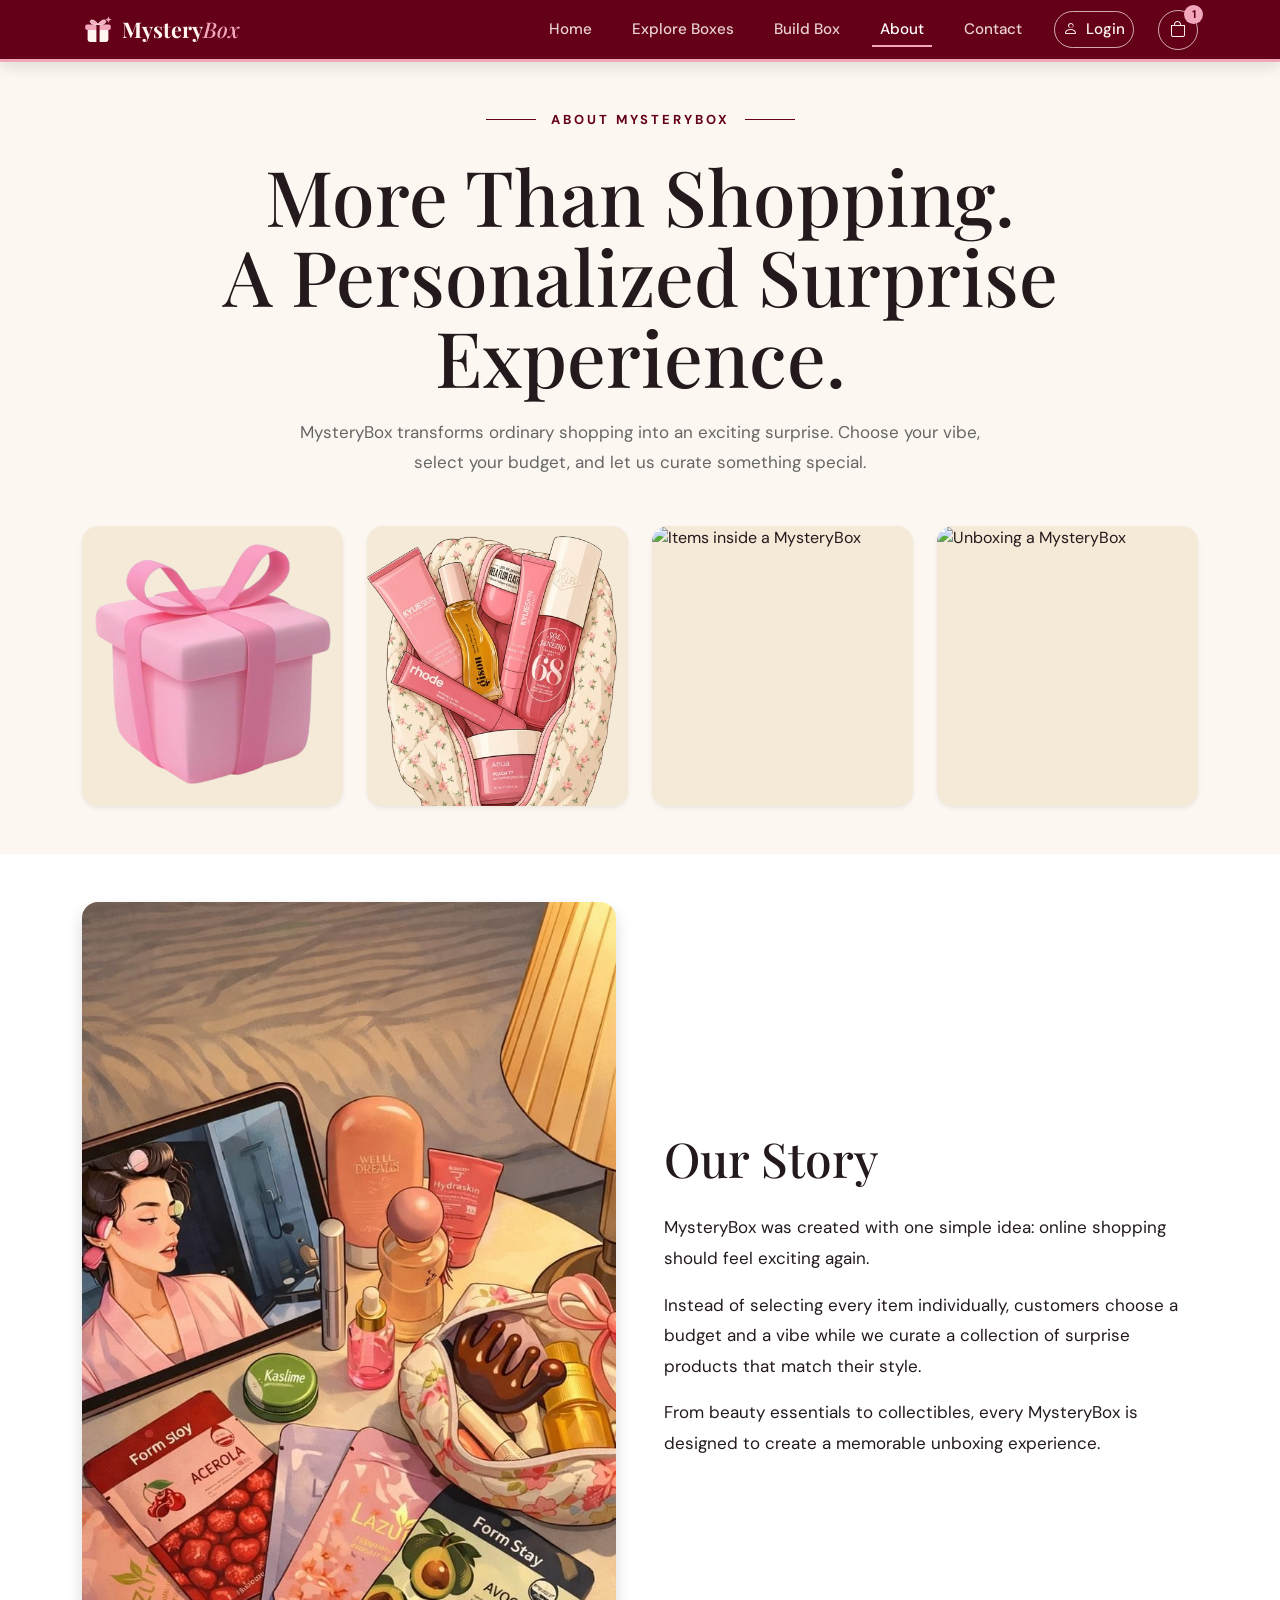
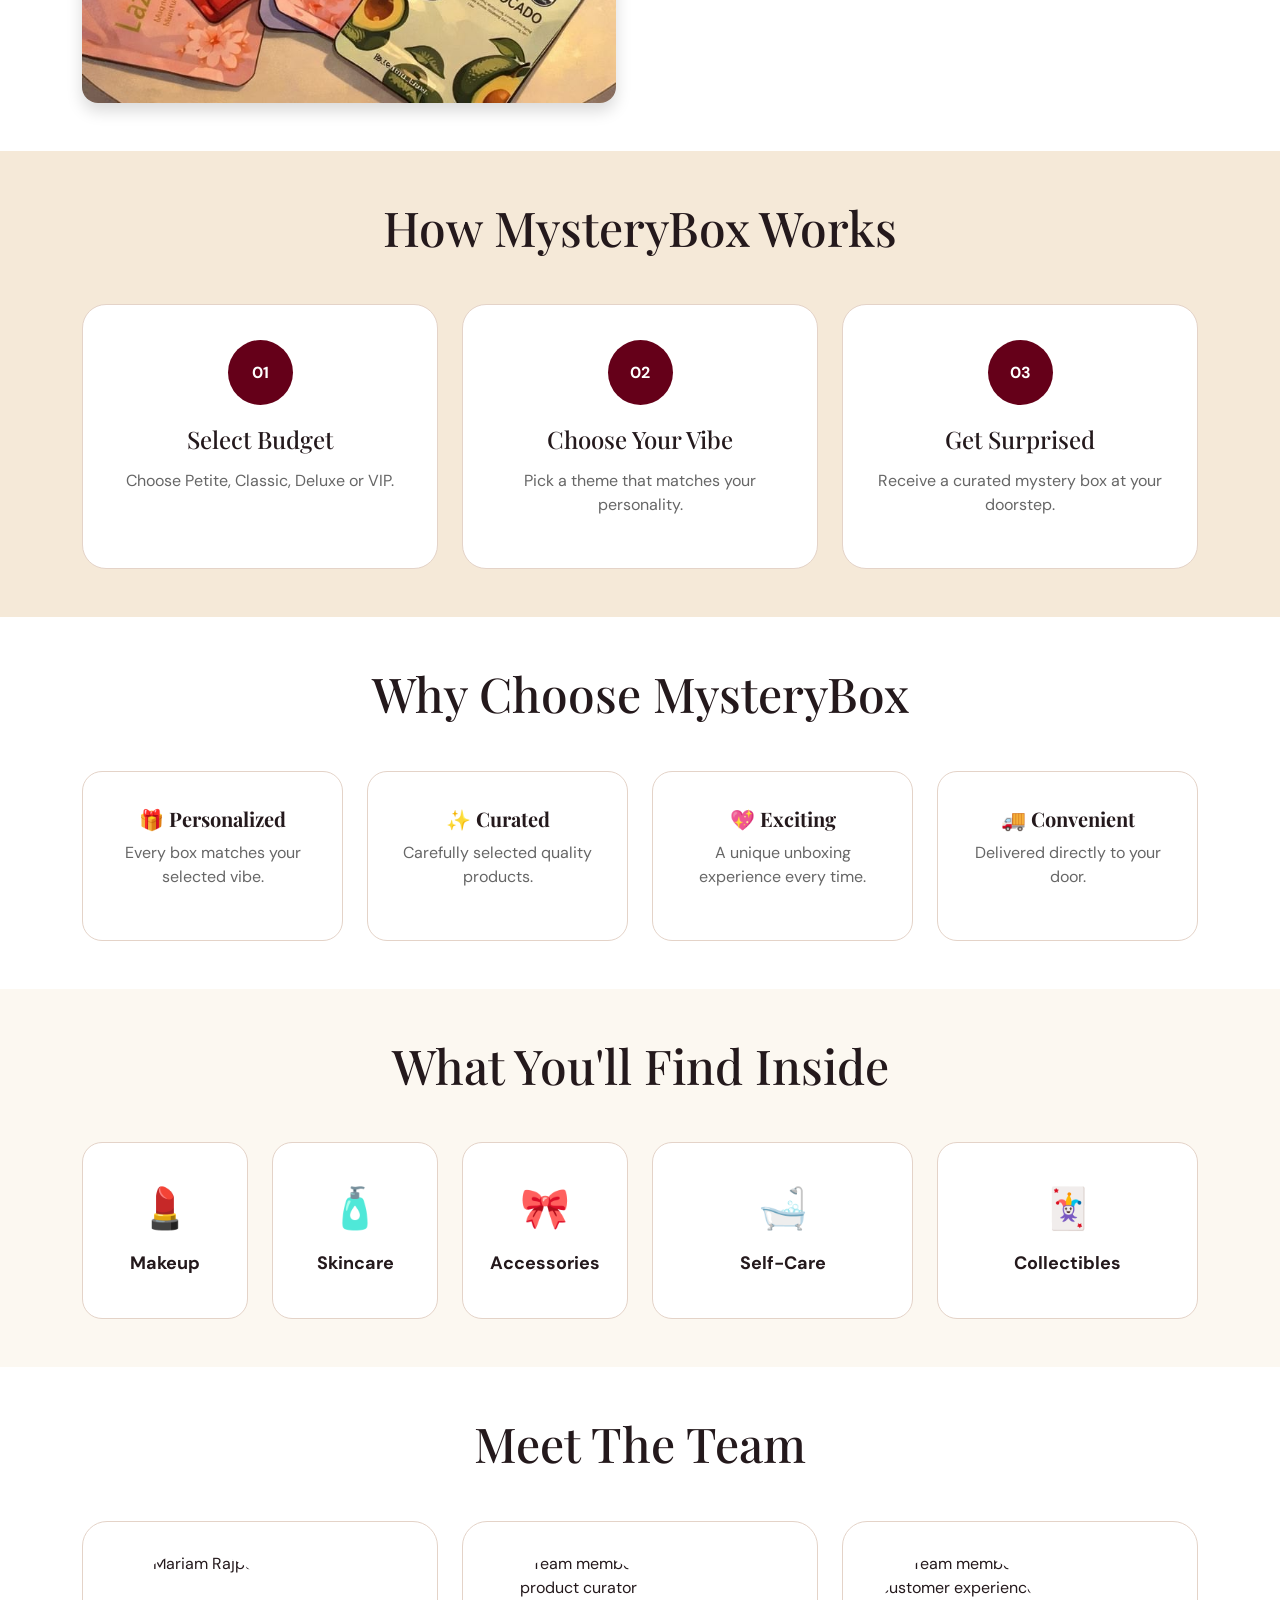
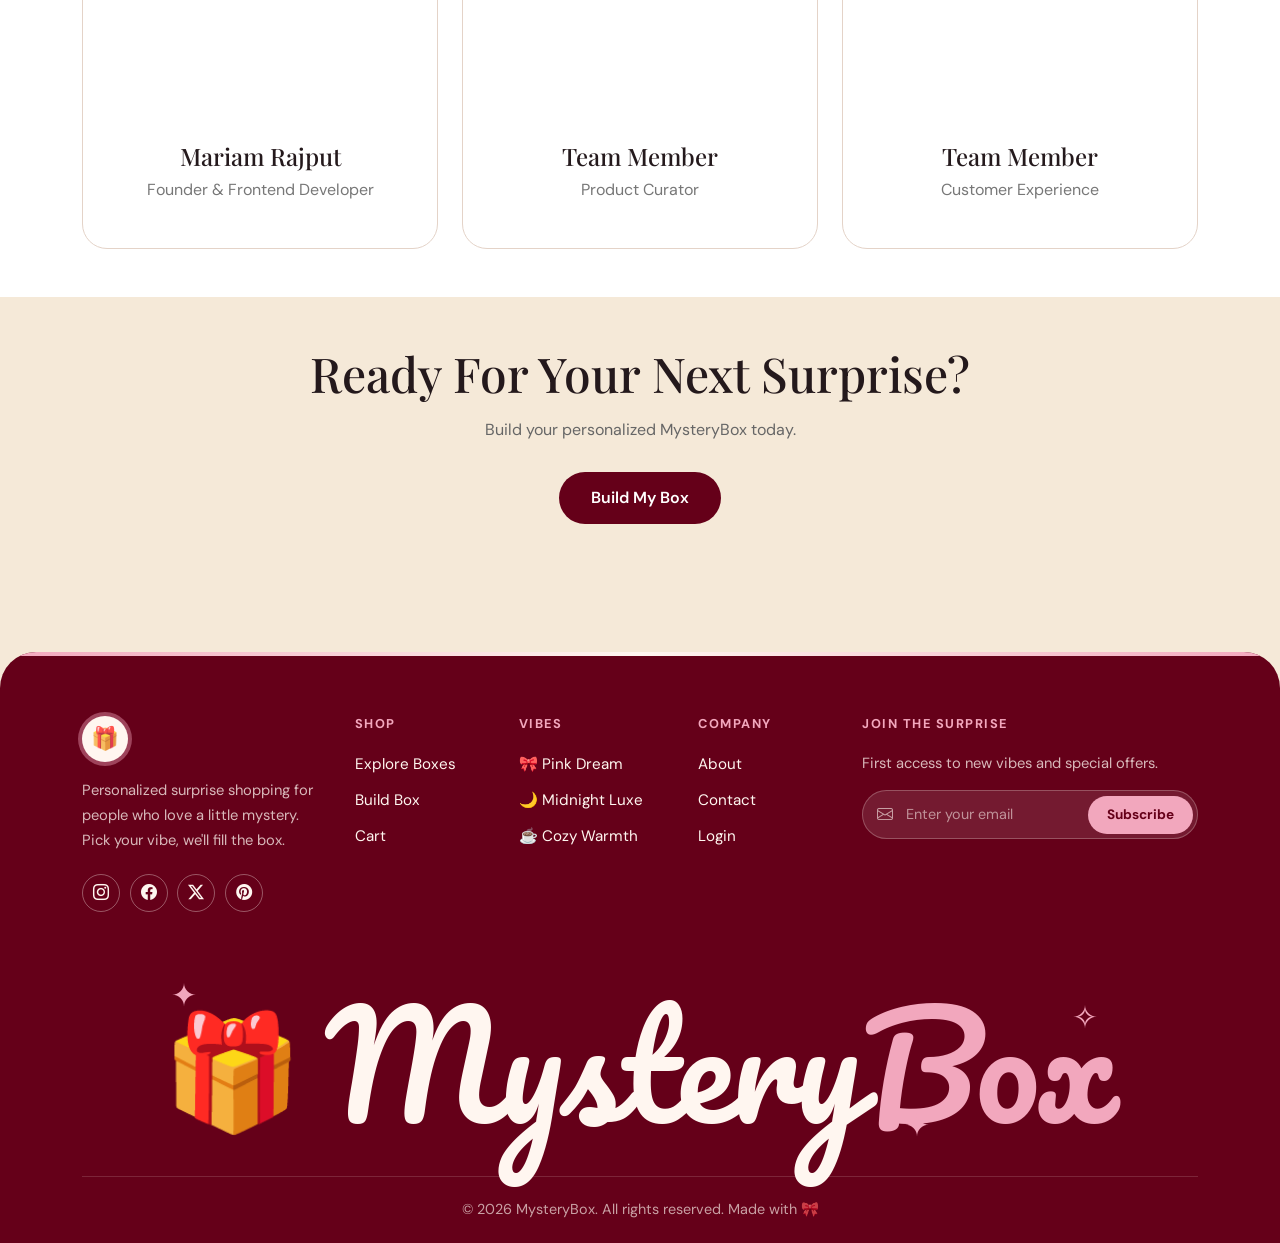
==== commit ab6af3c6: "new" ====
--- a/pages/about.html
+++ b/pages/about.html
@@ -12,6 +12,10 @@
 
     <!-- Bootstrap Icons -->
     <link rel="stylesheet" href="https://cdn.jsdelivr.net/npm/bootstrap-icons@1.13.1/font/bootstrap-icons.min.css">
+
+    <link rel="preconnect" href="https://fonts.googleapis.com">
+    <link rel="preconnect" href="https://fonts.gstatic.com" crossorigin>
+    <link href="https://fonts.googleapis.com/css2?family=Pacifico&display=swap" rel="stylesheet">
 
     <!-- Custom CSS -->
     <link rel="stylesheet" href="../css/style.css">
@@ -347,42 +351,18 @@
     </section>
 
 
-    <!-- =====================================
-         FOOTER
-    ====================================== -->
-    <footer class="footer-section">
-        <div class="container">
-
-            <div class="row gy-4">
-
-                <div class="col-lg-4">
-                    <h3 class="footer-logo">MysteryBox</h3>
-                    <p>
-                        Personalized surprise shopping designed
-                        to make every unboxing exciting.
-                    </p>
-                </div>
-
-                <div class="col-lg-2">
-                    <h5>Shop</h5>
-                    <ul class="list-unstyled">
-                        <li><a href="mystery-box.html">Explore Boxes</a></li>
-                        <li><a href="build-box.html">Build Box</a></li>
-                        <li><a href="cart.html">Cart</a></li>
-                    </ul>
-                </div>
-
-                <div class="col-lg-2">
-                    <h5>Company</h5>
-                    <ul class="list-unstyled">
-                        <li><a href="about.html">About</a></li>
-                        <li><a href="contact.html">Contact</a></li>
-                    </ul>
-                </div>
-
-                <div class="col-lg-4">
-                    <h5>Follow Us</h5>
-                    <div class="d-flex gap-3 fs-4">
+        <!-- footer content here -->
+    <footer class="site-footer">
+        <div class="container">
+
+            <div class="footer-grid">
+
+                <!-- About -->
+                <div class="footer-about">
+                    <span class="footer-badge">🎁</span>
+                    <p>Personalized surprise shopping for people who love a little mystery. Pick your vibe, we'll fill
+                        the box.</p>
+                    <div class="footer-social">
                         <a href="#" aria-label="Instagram"><i class="bi bi-instagram"></i></a>
                         <a href="#" aria-label="Facebook"><i class="bi bi-facebook"></i></a>
                         <a href="#" aria-label="X (Twitter)"><i class="bi bi-twitter-x"></i></a>
@@ -390,12 +370,60 @@
                     </div>
                 </div>
 
-            </div>
-
-            <hr>
-
-            <div class="text-center">
-                <p class="mb-0">© 2026 MysteryBox. All Rights Reserved.</p>
+                <!-- Shop -->
+                <div class="footer-col">
+                    <h6>Shop</h6>
+                    <ul>
+                        <li><a href="explore.html">Explore Boxes</a></li>
+                        <li><a href="build-box.html">Build Box</a></li>
+                        <li><a href="cart.html">Cart</a></li>
+                    </ul>
+                </div>
+
+                <!-- Vibes -->
+                <div class="footer-col">
+                    <h6>Vibes</h6>
+                    <ul>
+                        <li><a href="explore.html">🎀 Pink Dream</a></li>
+                        <li><a href="explore.html">🌙 Midnight Luxe</a></li>
+                        <li><a href="explore.html">☕ Cozy Warmth</a></li>
+                    </ul>
+                </div>
+
+                <!-- Company -->
+                <div class="footer-col">
+                    <h6>Company</h6>
+                    <ul>
+                        <li><a href="about.html">About</a></li>
+                        <li><a href="contact.html">Contact</a></li>
+                        <li><a href="login.html">Login</a></li>
+                    </ul>
+                </div>
+
+                <!-- Newsletter -->
+                <div class="footer-col footer-news">
+                    <h6>Join The Surprise</h6>
+                    <p>First access to new vibes and special offers.</p>
+                    <form class="footer-form" onsubmit="return false;">
+                        <i class="bi bi-envelope"></i>
+                        <input type="email" placeholder="Enter your email" aria-label="Email address">
+                        <button type="submit">Subscribe</button>
+                    </form>
+                </div>
+
+            </div>
+
+            <!-- Giant wordmark -->
+            <div class="footer-wordmark" aria-hidden="true">
+                <span class="wm-star s1">✦</span>
+                <span class="wm-star s2">✧</span>
+                <span class="wm-star s3">✦</span>
+                <span class="wm-emoji">🎁</span>
+                <span class="wm-text">Mystery<em>Box</em></span>
+            </div>
+
+            <div class="footer-bottom">
+                <p>© 2026 MysteryBox. All rights reserved. Made with 🎀</p>
             </div>
 
         </div>
--- a/css/footer.css
+++ b/css/footer.css
@@ -1,5 +1,5 @@
 /* =========================================
-   MYSTERYBOX - FOOTER (maroon)
+   MYSTERYBOX - FOOTER (maroon + cute)
    ========================================= */
 
 .site-footer {
@@ -12,7 +12,6 @@
     border-radius: 36px 36px 0 0;
 }
 
-/* soft pink top edge */
 .site-footer::before {
     content: "";
     position: absolute;
@@ -23,54 +22,49 @@
     background: linear-gradient(90deg, #f2a7bd, #fff6f0, #f2a7bd);
 }
 
-.footer-top {
+/* Top grid */
+.footer-grid {
     display: grid;
-    grid-template-columns: 1.6fr 1fr 1fr 1.5fr;
+    grid-template-columns: 1.5fr 0.8fr 0.9fr 0.8fr 1.6fr;
     gap: 2.5rem;
     padding-bottom: 3rem;
 }
 
-/* Brand */
-.footer-logo {
+.footer-badge {
     display: inline-flex;
     align-items: center;
-    gap: 0.6rem;
+    justify-content: center;
+    width: 46px;
+    height: 46px;
     margin-bottom: 1rem;
-    font-family: 'Playfair Display', serif;
-    font-size: 1.7rem;
-    font-weight: 700;
-    color: #fff6f0;
-    text-decoration: none;
-}
-
-.footer-logo em {
-    font-style: italic;
-    font-weight: 500;
-    color: #f2a7bd;
-}
-
-.footer-brand p {
-    max-width: 300px;
-    margin-bottom: 1.4rem;
+    font-size: 1.4rem;
+    background: #fff6f0;
+    border-radius: 50%;
+    box-shadow: 0 0 0 4px rgba(242, 167, 189, 0.4);
+}
+
+.footer-about p {
+    max-width: 280px;
+    margin-bottom: 1.3rem;
+    font-size: 0.92rem;
     line-height: 1.7;
     color: rgba(255, 246, 240, 0.75);
 }
 
-/* Social icons */
+/* Social */
 .footer-social {
     display: flex;
-    gap: 0.7rem;
+    gap: 0.6rem;
 }
 
 .footer-social a {
     display: inline-flex;
     align-items: center;
     justify-content: center;
-    width: 40px;
-    height: 40px;
+    width: 38px;
+    height: 38px;
     border: 1px solid rgba(255, 246, 240, 0.35);
     border-radius: 50%;
-    font-size: 1rem;
     color: #fff6f0;
     text-decoration: none;
     transition: all 0.25s ease;
@@ -84,23 +78,13 @@
 }
 
 /* Columns */
-.footer-col h5 {
-    position: relative;
-    margin-bottom: 1.4rem;
-    padding-bottom: 0.7rem;
-    font-family: 'Playfair Display', serif;
-    font-size: 1.15rem;
-    color: #fff6f0;
-}
-
-.footer-col h5::after {
-    content: "";
-    position: absolute;
-    left: 0;
-    bottom: 0;
-    width: 30px;
-    height: 2px;
-    background: #f2a7bd;
+.footer-col h6 {
+    margin-bottom: 1.3rem;
+    font-size: 0.8rem;
+    font-weight: 700;
+    letter-spacing: 1.5px;
+    text-transform: uppercase;
+    color: #f2a7bd;
 }
 
 .footer-col ul {
@@ -110,12 +94,13 @@
 }
 
 .footer-col li {
-    margin-bottom: 0.7rem;
+    margin-bottom: 0.75rem;
 }
 
 .footer-col ul a {
     display: inline-block;
-    color: rgba(255, 246, 240, 0.8);
+    font-size: 0.95rem;
+    color: #fff6f0;
     text-decoration: none;
     transition: all 0.2s ease;
 }
@@ -128,26 +113,32 @@
 /* Newsletter */
 .footer-news p {
     margin-bottom: 1rem;
-    font-size: 0.95rem;
-    line-height: 1.6;
+    font-size: 0.92rem;
     color: rgba(255, 246, 240, 0.75);
 }
 
 .footer-form {
     display: flex;
-    padding: 4px;
+    align-items: center;
+    gap: 0.4rem;
+    padding: 4px 4px 4px 14px;
     background: rgba(255, 255, 255, 0.1);
     border: 1px solid rgba(255, 246, 240, 0.25);
     border-radius: 999px;
 }
 
+.footer-form i {
+    color: rgba(255, 246, 240, 0.6);
+}
+
 .footer-form input {
     flex: 1;
     min-width: 0;
-    padding: 0.55rem 1rem;
+    padding: 0.55rem 0.4rem;
     background: transparent;
     border: 0;
     outline: none;
+    font-size: 0.9rem;
     color: #fff;
 }
 
@@ -156,10 +147,11 @@
 }
 
 .footer-form button {
-    padding: 0.55rem 1.3rem;
+    padding: 0.55rem 1.2rem;
     background: #f2a7bd;
     border: 0;
     border-radius: 999px;
+    font-size: 0.85rem;
     font-weight: 700;
     color: var(--burgundy, #6b0f2a);
     transition: background 0.2s ease;
@@ -169,36 +161,81 @@
     background: #fff6f0;
 }
 
+/* Giant wordmark */
+.footer-wordmark {
+    position: relative;
+    display: flex;
+    align-items: center;
+    justify-content: center;
+    gap: 0.15em;
+    padding: 1rem 0 1.5rem;
+    font-family: 'Pacifico', cursive;
+    font-size: clamp(3rem, 11vw, 9rem);
+    line-height: 1.25;
+    color: #fff6f0;
+    user-select: none;
+}
+
+.wm-emoji {
+    font-size: 0.8em;
+    animation: wmFloat 3s ease-in-out infinite;
+}
+
+.wm-text em {
+    font-style: normal;
+    color: #f2a7bd;
+}
+
+.wm-star {
+    position: absolute;
+    font-family: sans-serif;
+    font-size: 0.22em;
+    color: #f2a7bd;
+    animation: wmTwinkle 2.4s ease-in-out infinite;
+}
+
+.wm-star.s1 { top: 8%;  left: 8%; }
+.wm-star.s2 { top: 18%; right: 9%; animation-delay: 0.8s; }
+.wm-star.s3 { bottom: 14%; right: 24%; animation-delay: 1.5s; }
+
+@keyframes wmFloat {
+    0%, 100% { transform: translateY(0) rotate(-6deg); }
+    50%      { transform: translateY(-8px) rotate(6deg); }
+}
+
+@keyframes wmTwinkle {
+    0%, 100% { opacity: 0.4; transform: scale(0.8); }
+    50%      { opacity: 1;   transform: scale(1.2); }
+}
+
 /* Bottom bar */
 .footer-bottom {
-    display: flex;
-    flex-wrap: wrap;
-    justify-content: space-between;
-    gap: 0.5rem;
     padding: 1.4rem 0;
     border-top: 1px solid rgba(255, 246, 240, 0.15);
-    font-size: 0.9rem;
+    text-align: center;
 }
 
 .footer-bottom p {
     margin: 0;
+    font-size: 0.9rem;
     color: rgba(255, 246, 240, 0.65);
 }
 
 /* Responsive */
 @media (max-width: 991.98px) {
-    .footer-top {
+    .footer-grid {
         grid-template-columns: 1fr 1fr;
     }
+
+    .footer-about,
+    .footer-news {
+        grid-column: 1 / -1;
+    }
 }
 
 @media (max-width: 575.98px) {
-    .footer-top {
-        grid-template-columns: 1fr;
-    }
-
-    .footer-bottom {
-        justify-content: center;
-        text-align: center;
+    .footer-grid {
+        grid-template-columns: 1fr 1fr;
+        gap: 2rem 1.5rem;
     }
 }
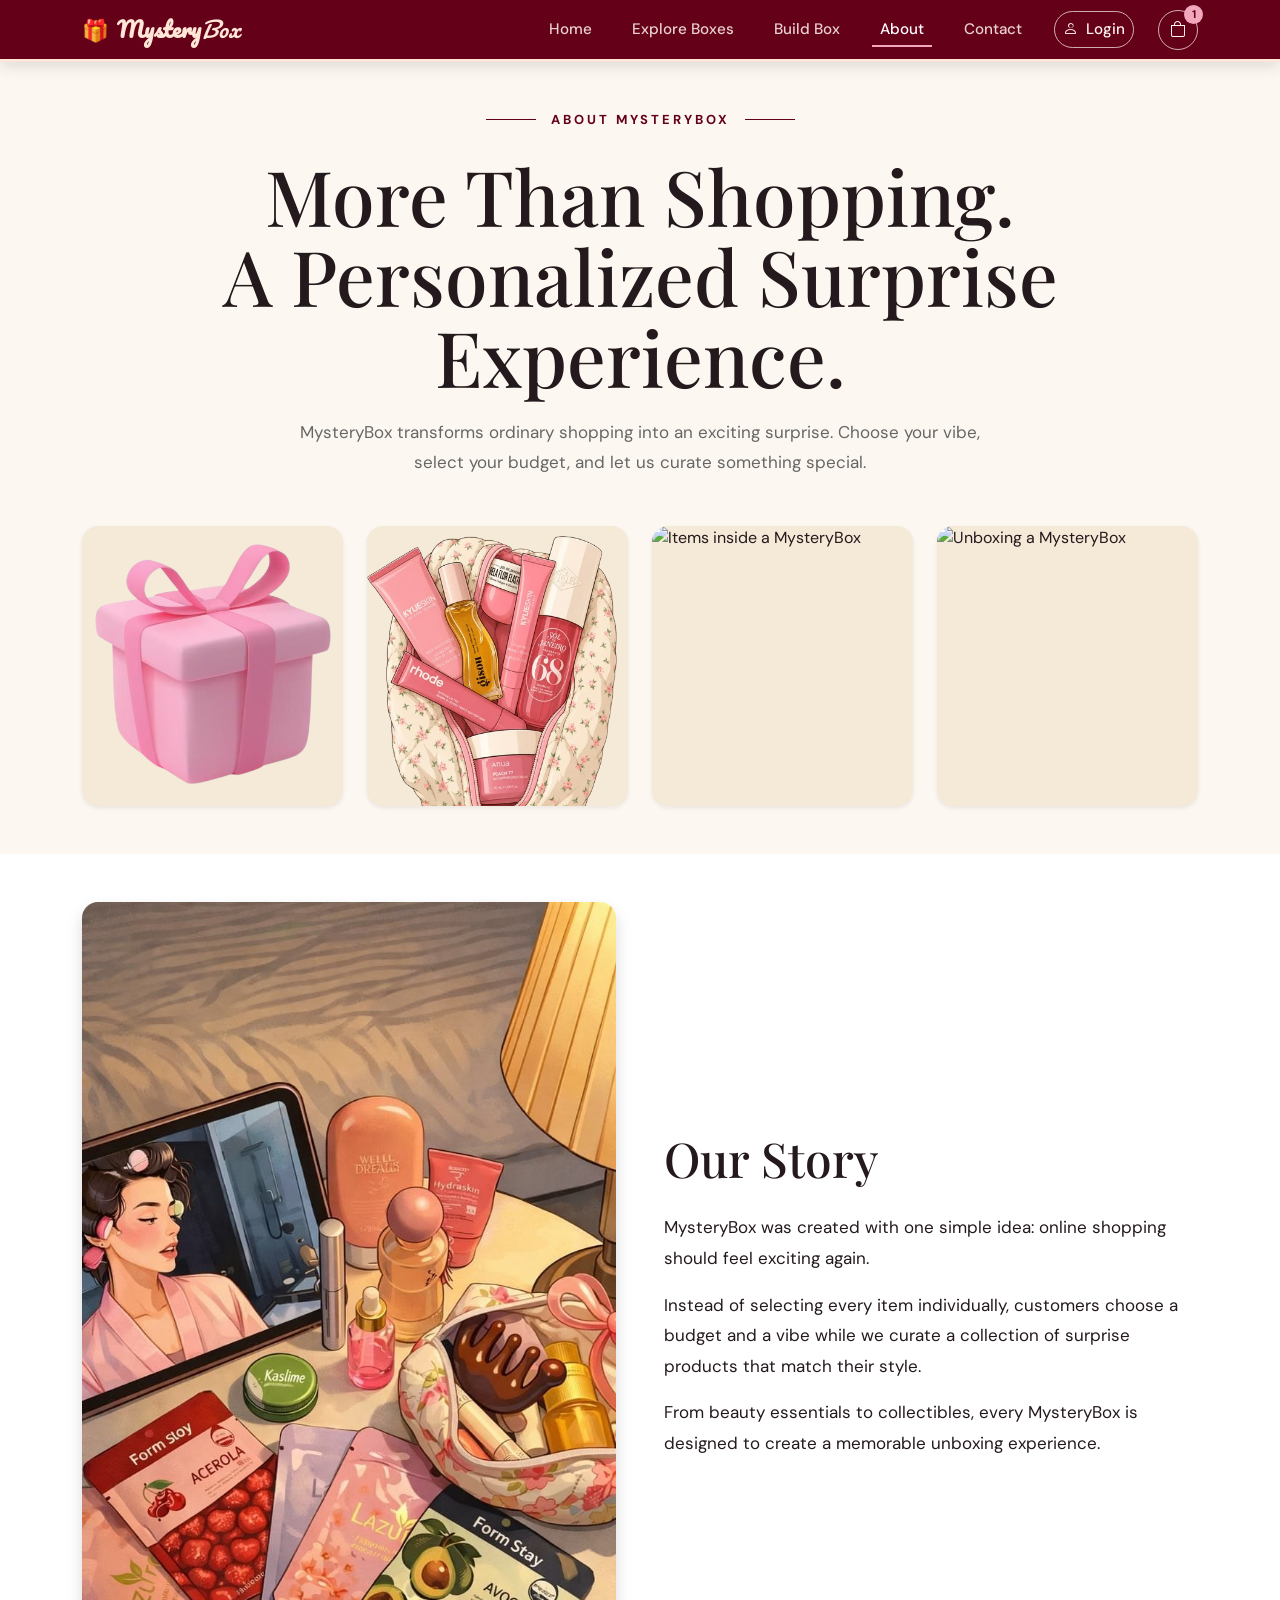
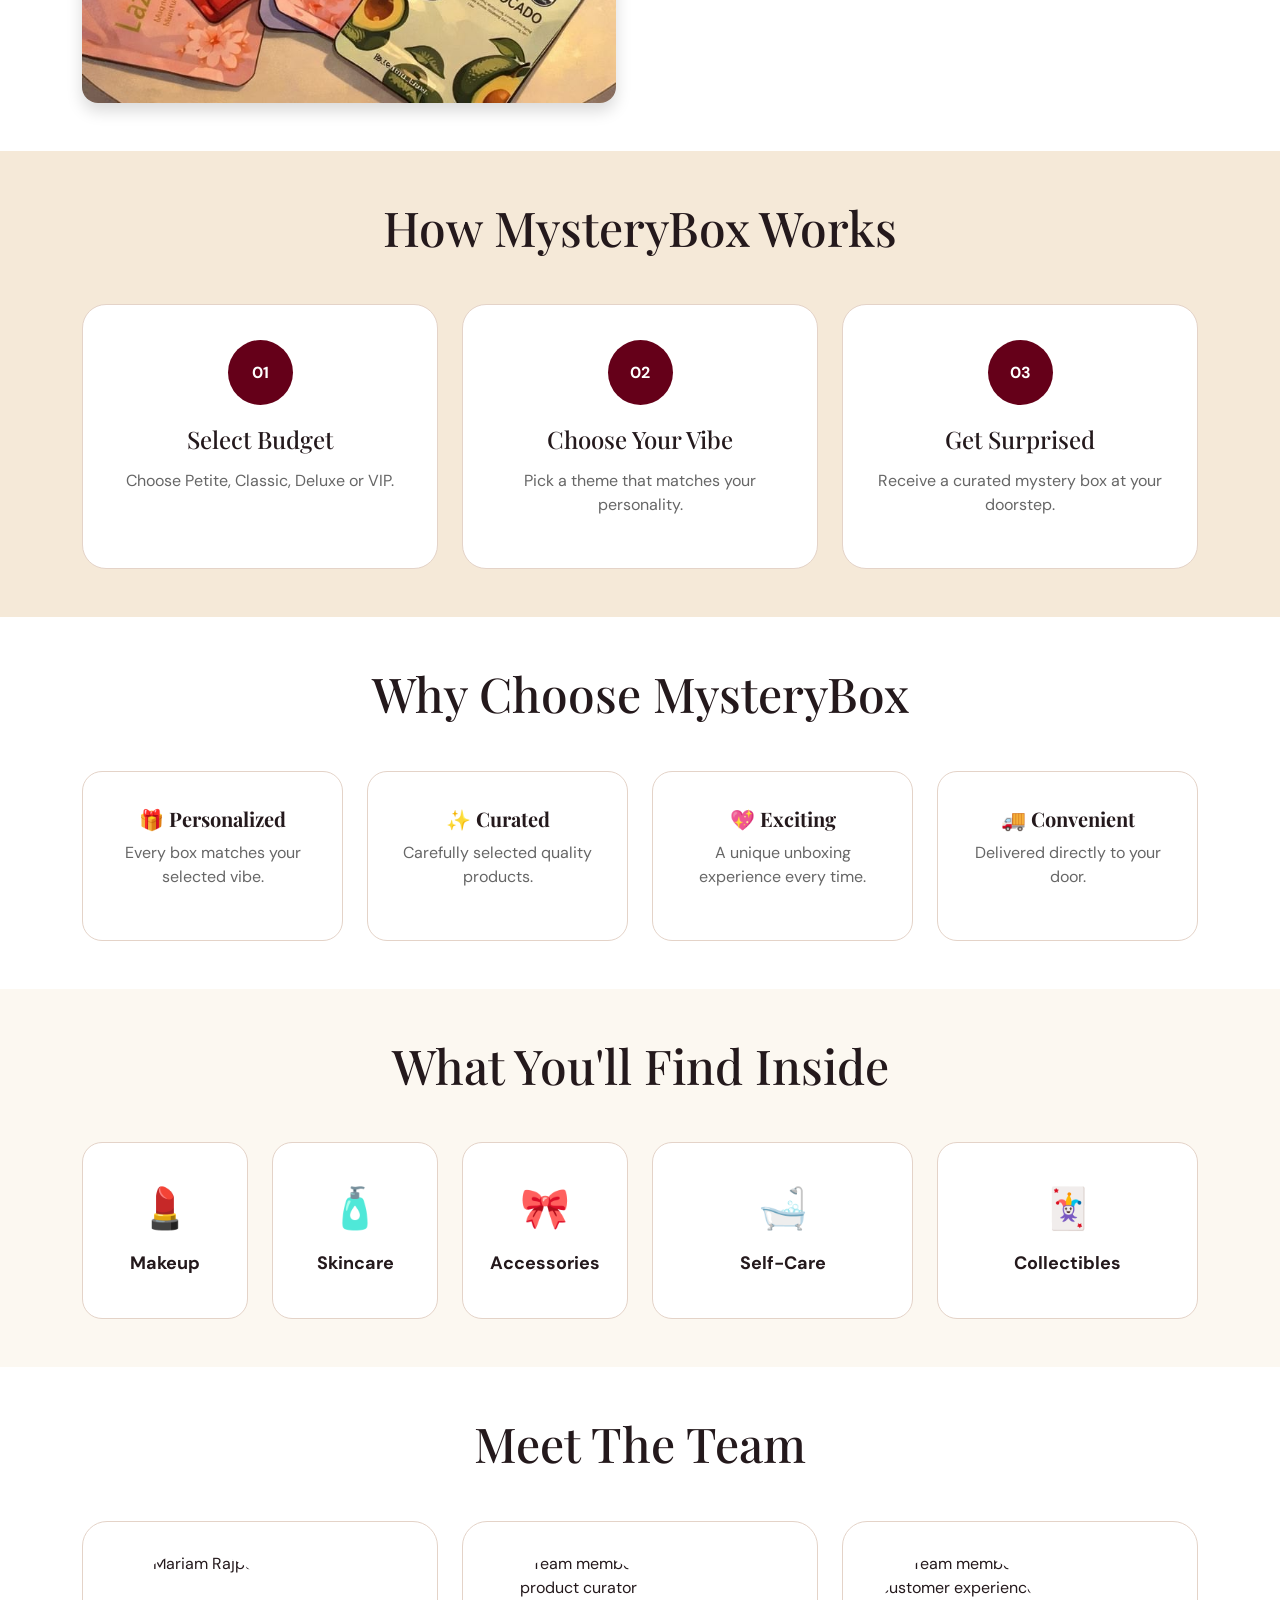
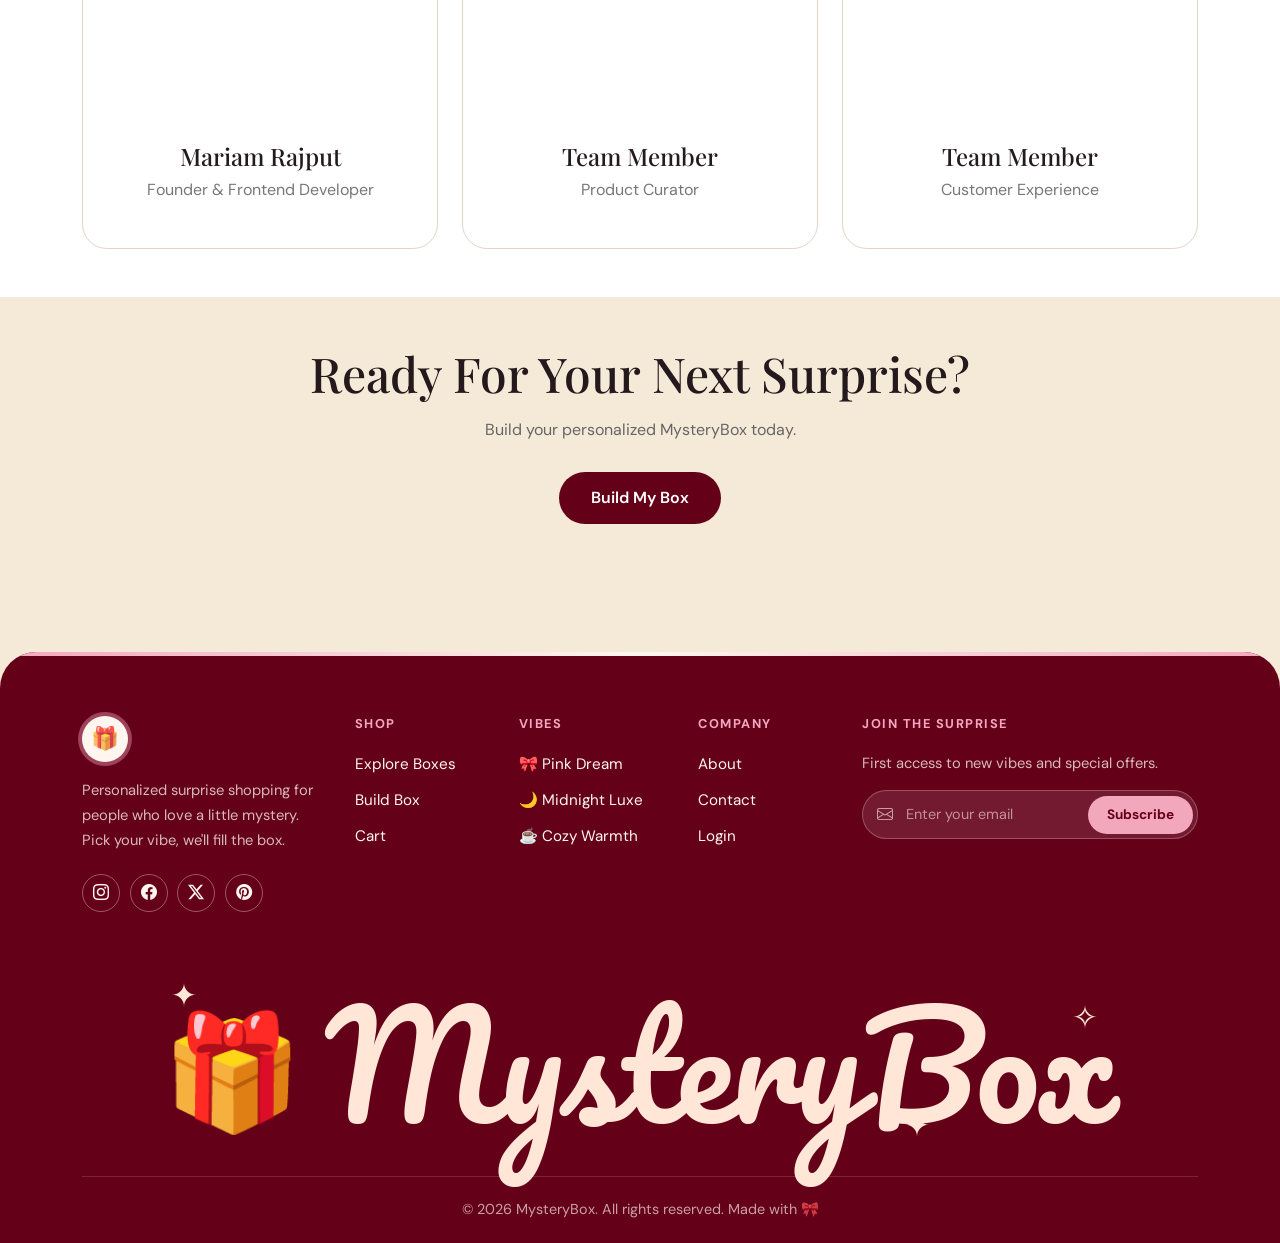
==== commit 0d0e48e0: "frontend" ====
--- a/pages/about.html
+++ b/pages/about.html
@@ -32,15 +32,8 @@
     <nav class="navbar navbar-expand-lg sticky-top site-navbar">
         <div class="container">
 
-            <a class="navbar-brand" href="index.html" aria-label="MysteryBox home">
-                <svg class="brand-logo" viewBox="0 0 40 40" xmlns="http://www.w3.org/2000/svg" aria-hidden="true">
-                    <rect class="logo-body" x="7" y="18" width="26" height="17" rx="3" />
-                    <rect class="logo-lid" x="4" y="13" width="32" height="7" rx="2.5" />
-                    <rect class="logo-ribbon" x="18" y="13" width="4" height="22" />
-                    <path class="logo-bow" d="M20 13 C14 4, 7 8, 12 12 C14 13.5, 18 13, 20 13 Z" />
-                    <path class="logo-bow" d="M20 13 C26 4, 33 8, 28 12 C26 13.5, 22 13, 20 13 Z" />
-                    <path class="logo-spark" d="M33 3 l1.2 2.8 L37 7 l-2.8 1.2 L33 11 l-1.2-2.8 L29 7 l2.8-1.2z" />
-                </svg>
+            <a class="navbar-brand" href="../index.html" aria-label="MysteryBox home">
+                <span class="brand-emoji">🎁</span>
                 <span class="brand-text">Mystery<em>Box</em></span>
             </a>
 
@@ -351,7 +344,7 @@
     </section>
 
 
-        <!-- footer content here -->
+    <!-- footer content here -->
     <footer class="site-footer">
         <div class="container">
 
--- a/css/navbar.css
+++ b/css/navbar.css
@@ -5,7 +5,7 @@
 .site-navbar {
     background-color: var(--burgundy, #6b0f2a);
     padding: 0.6rem 0;
-    border-bottom: 3px solid #f2a7bd;
+    border-bottom: 3px solid #ffe6d6;
     box-shadow: 0 4px 14px rgba(0, 0, 0, 0.12);
 }
 
@@ -16,10 +16,10 @@
     gap: 0.5rem;
     padding: 0;
     margin-right: 1.5rem;
-    font-family: 'Playfair Display', serif;
+    font-family: 'Pacifico', cursive;
     font-size: 1.35rem;
     font-weight: 700;
-    color: #fff6f0;
+    color: #ffe6d6;;
 }
 
 .site-navbar .navbar-brand:hover {
@@ -29,7 +29,7 @@
 .brand-text em {
     font-style: italic;
     font-weight: 500;
-    color: #f2a7bd;
+    color: #ffe6d6;;
 }
 
 .brand-logo {
--- a/css/footer.css
+++ b/css/footer.css
@@ -172,7 +172,7 @@
     font-family: 'Pacifico', cursive;
     font-size: clamp(3rem, 11vw, 9rem);
     line-height: 1.25;
-    color: #fff6f0;
+    color: #ffe6d6;
     user-select: none;
 }
 
@@ -183,14 +183,14 @@
 
 .wm-text em {
     font-style: normal;
-    color: #f2a7bd;
+    color: #ffe6d6;
 }
 
 .wm-star {
     position: absolute;
     font-family: sans-serif;
     font-size: 0.22em;
-    color: #f2a7bd;
+    color: #ffe6d6;
     animation: wmTwinkle 2.4s ease-in-out infinite;
 }
 
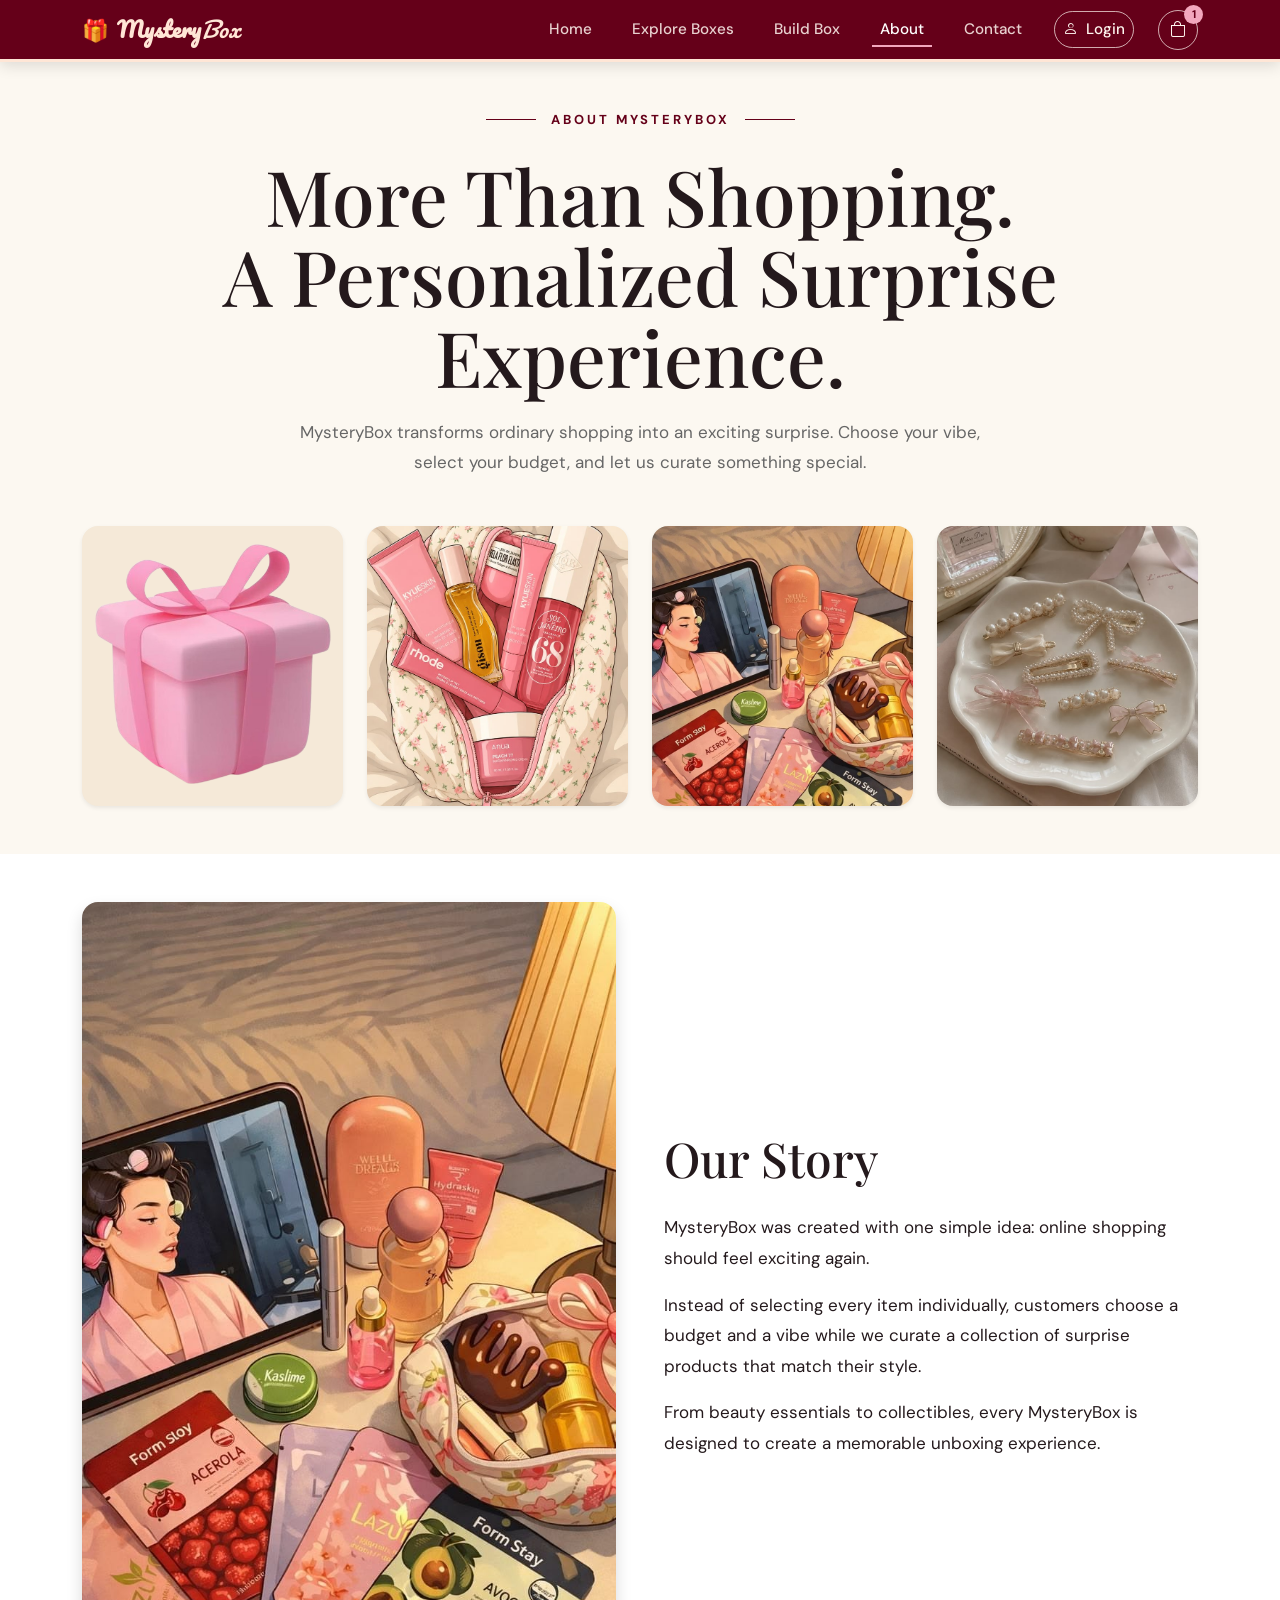
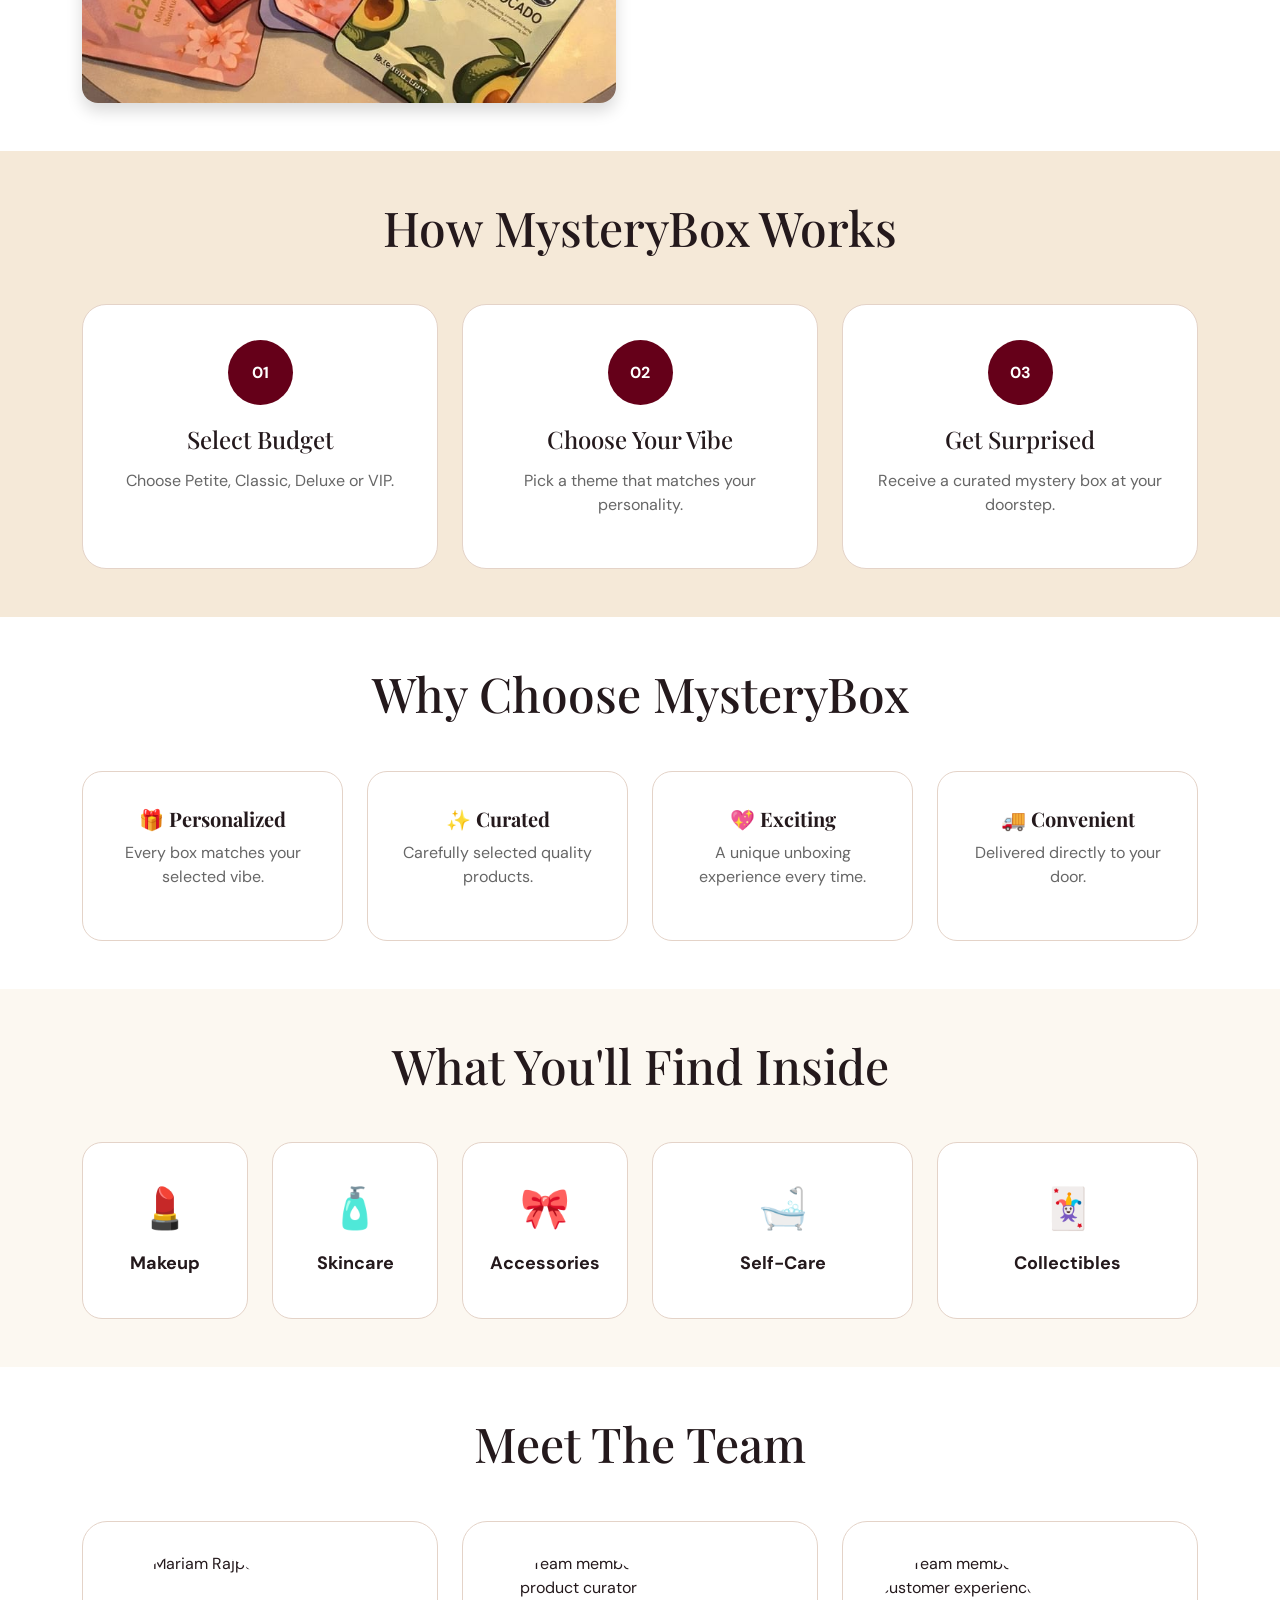
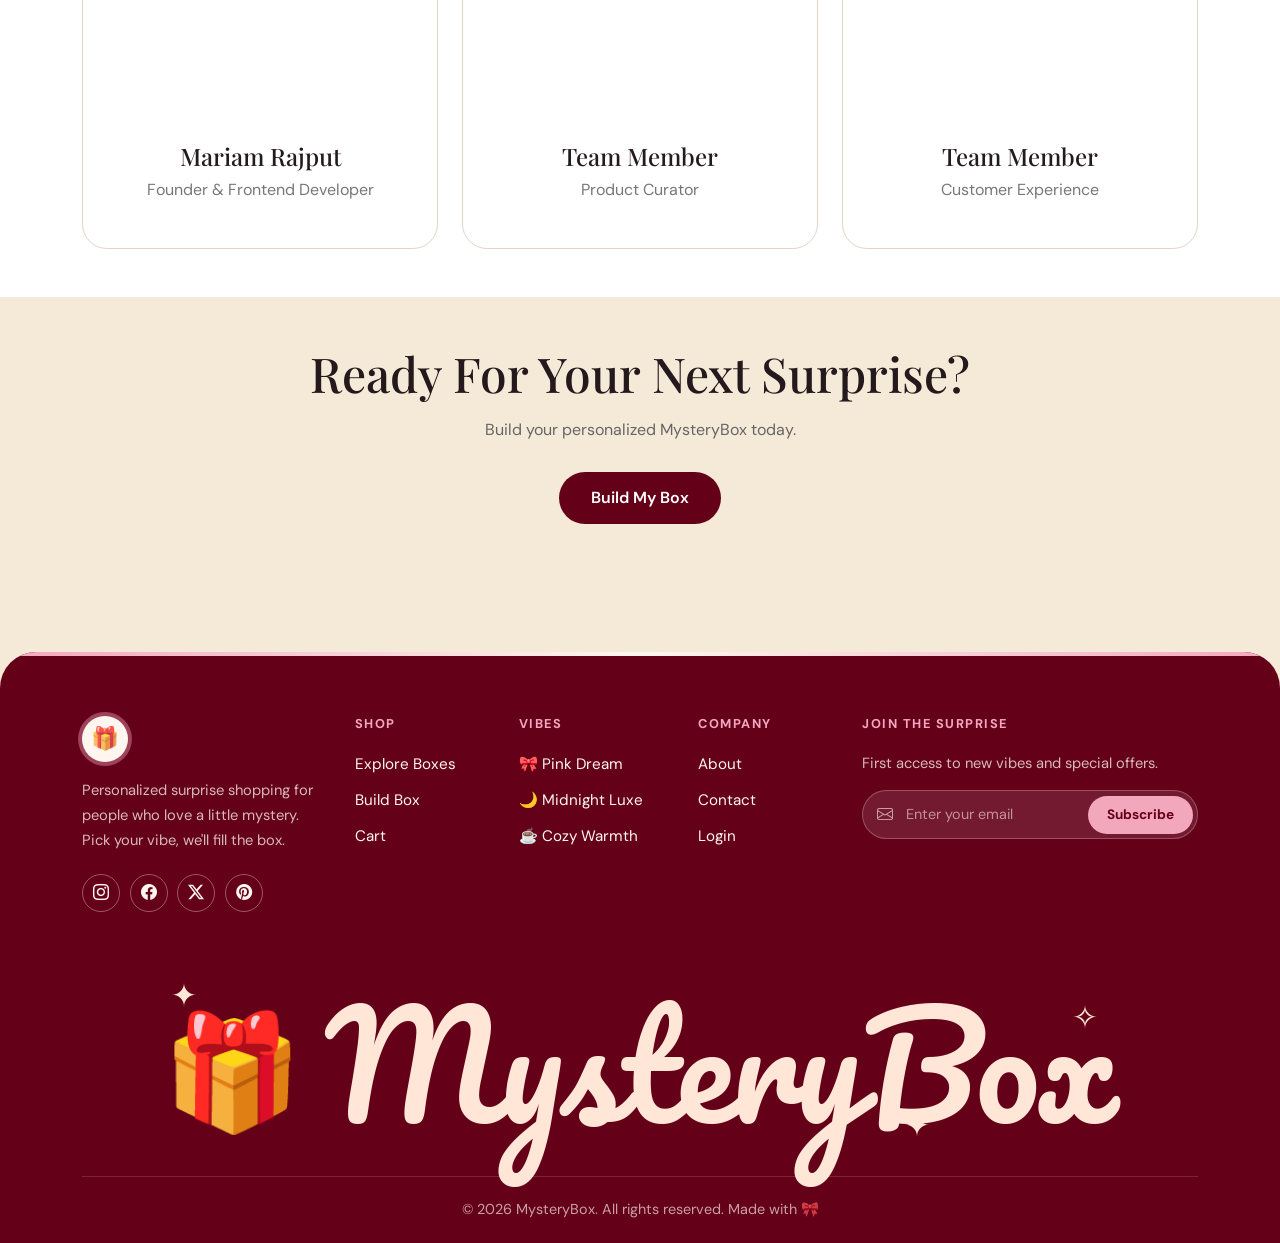
==== commit 031426b0: "updates" ====
--- a/pages/about.html
+++ b/pages/about.html
@@ -99,17 +99,17 @@
                 </div>
 
                 <div class="col-md-3">
-                    <img src="../images/box.png" class="img-fluid rounded-4 shadow-sm"
+                    <img src="../images/makeup.jpg" class="img-fluid rounded-4 shadow-sm"
                         alt="MysteryBox curated products">
                 </div>
 
                 <div class="col-md-3">
-                    <img src="../images/about-3.jpg" class="img-fluid rounded-4 shadow-sm"
+                    <img src="../images/skincare.jpg" class="img-fluid rounded-4 shadow-sm"
                         alt="Items inside a MysteryBox">
                 </div>
 
                 <div class="col-md-3">
-                    <img src="../images/about-4.jpg" class="img-fluid rounded-4 shadow-sm" alt="Unboxing a MysteryBox">
+                    <img src="../images/jewlery.jpg" class="img-fluid rounded-4 shadow-sm" alt="Unboxing a MysteryBox">
                 </div>
 
             </div>
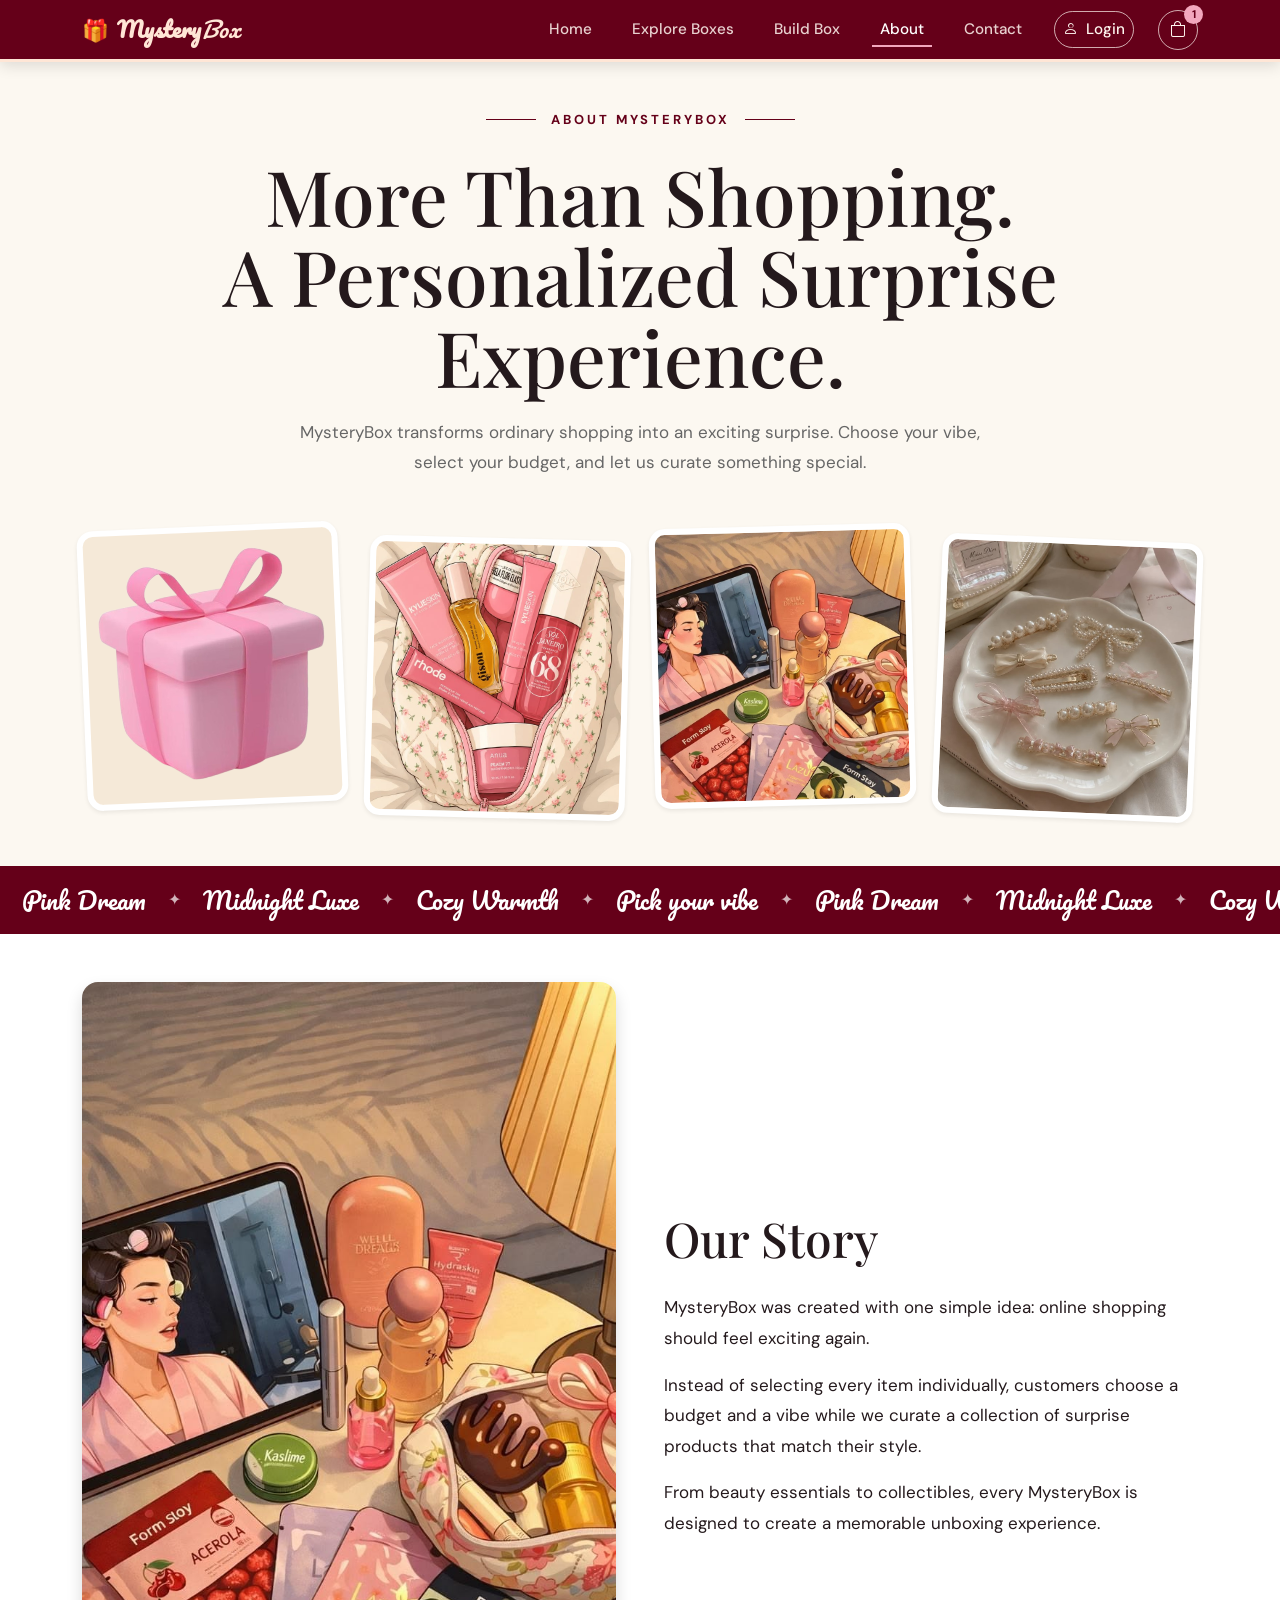
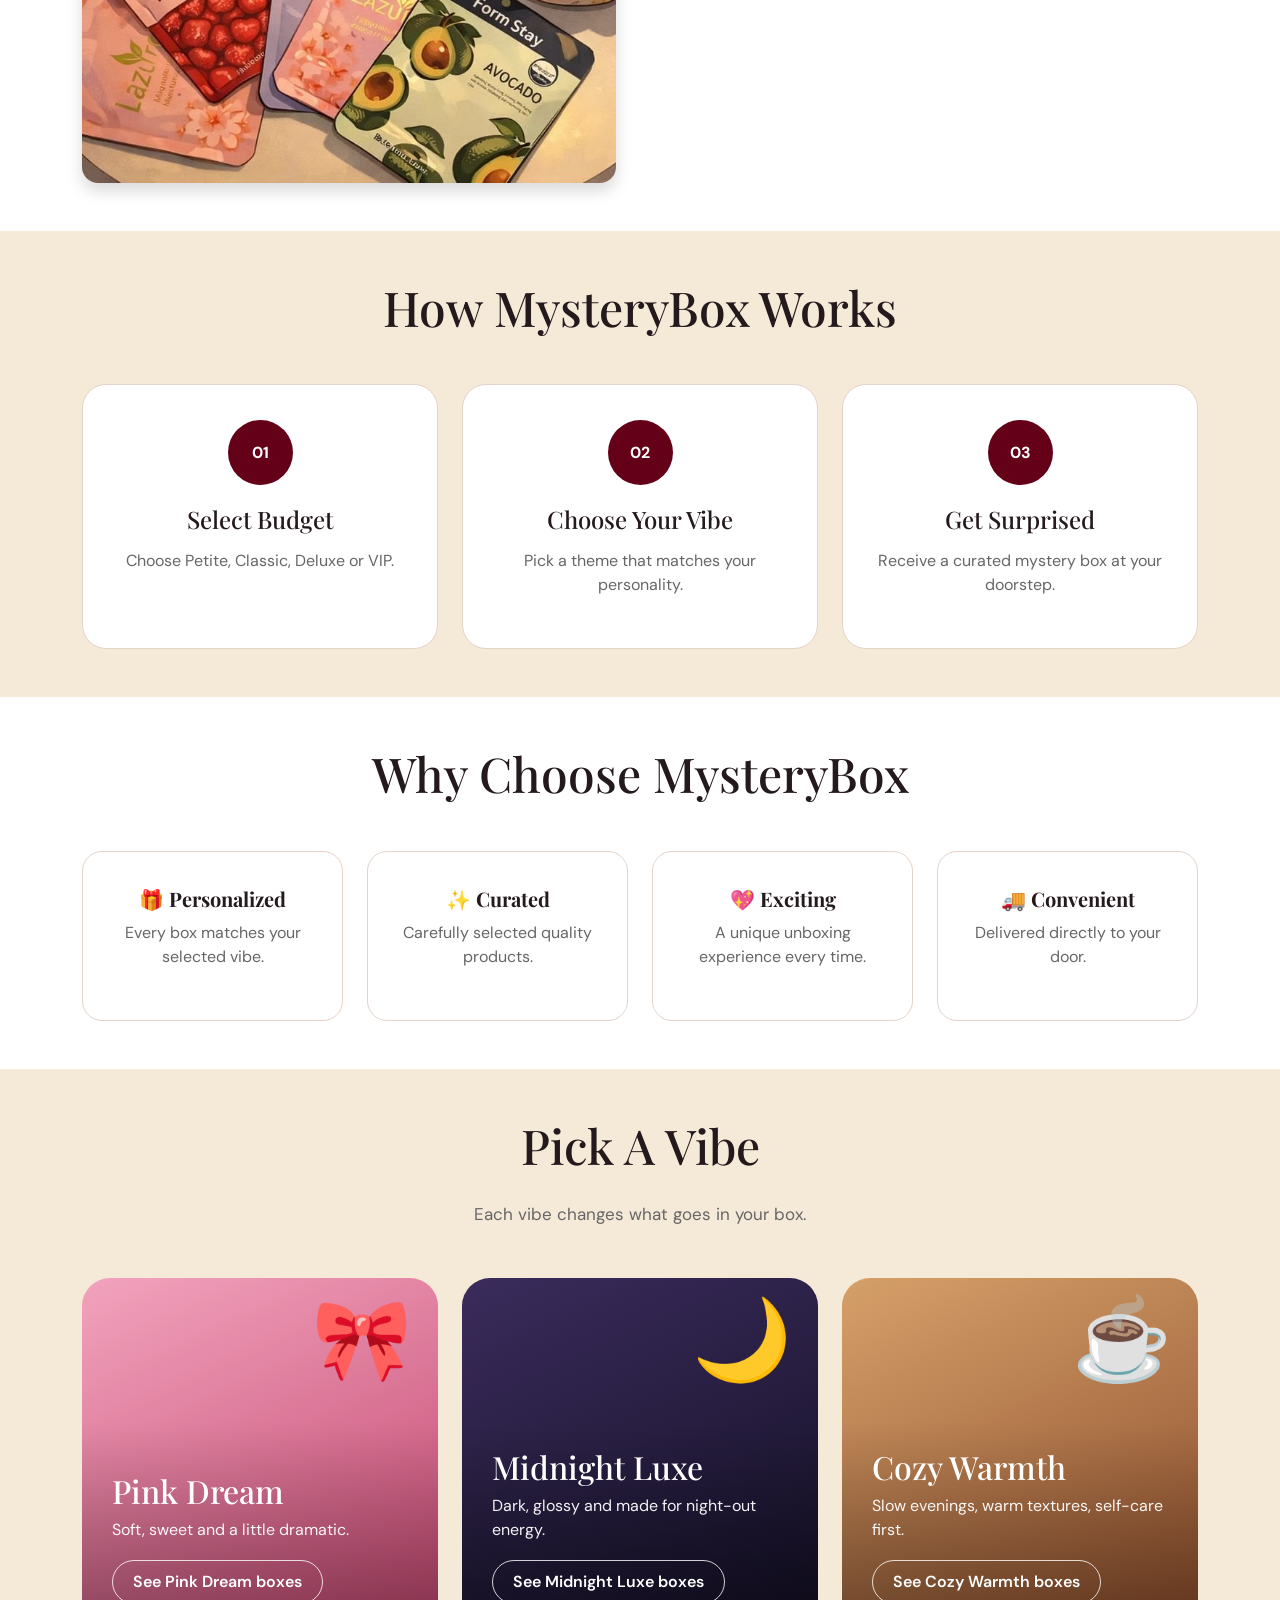
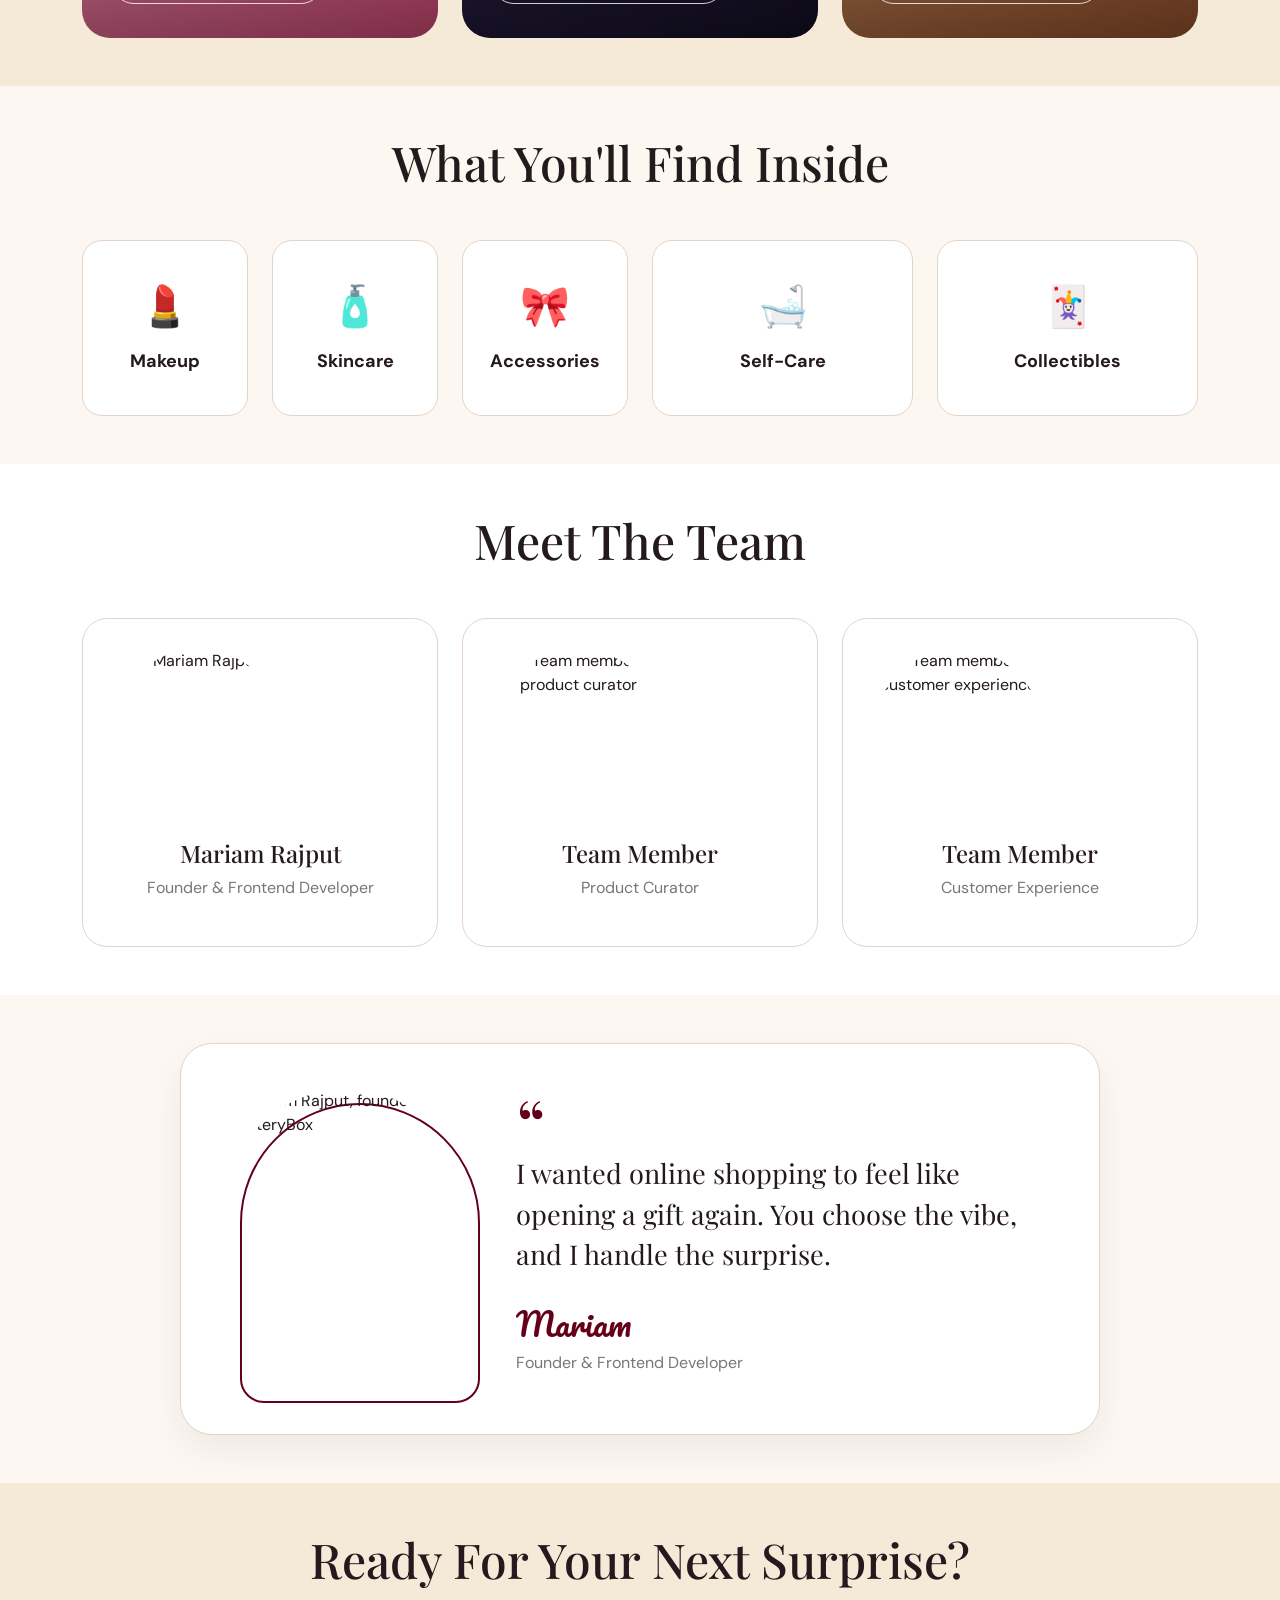
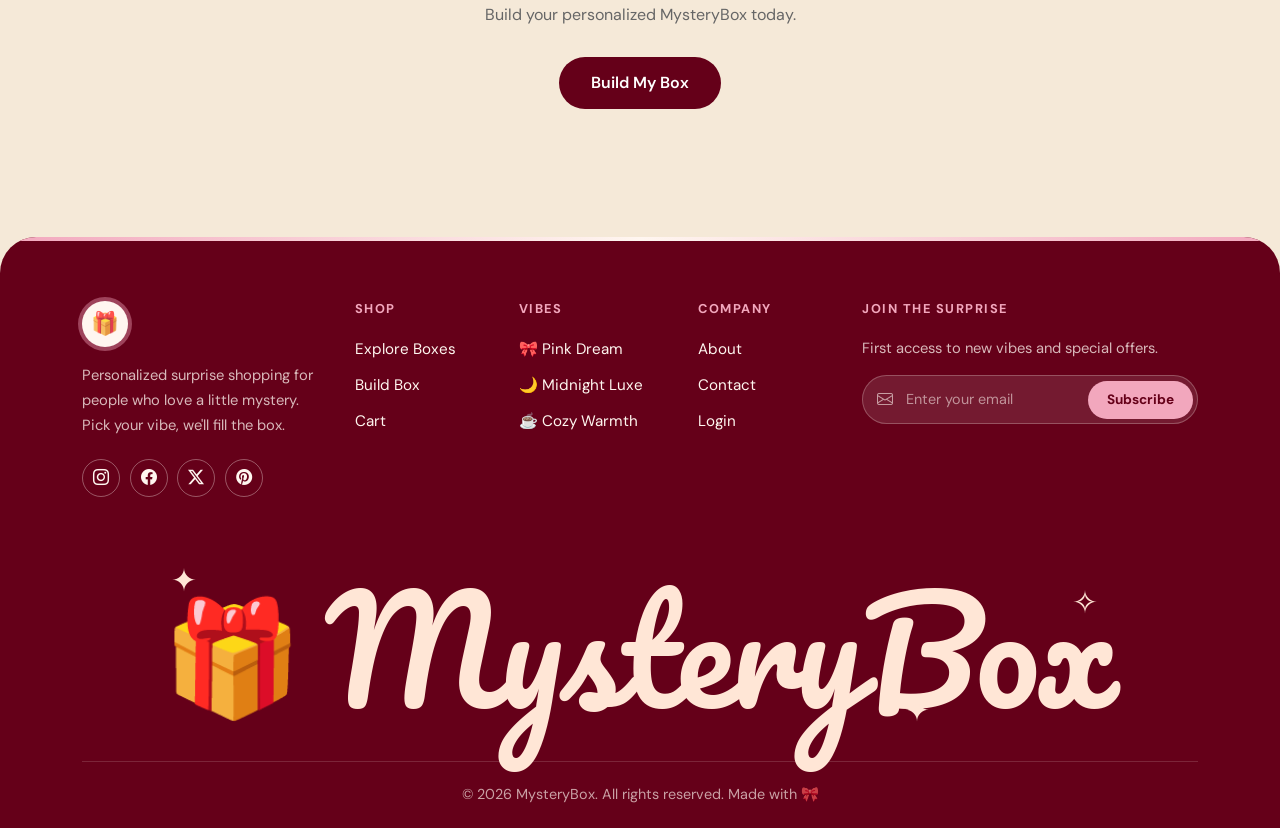
==== commit 370cb45b: "changes" ====
--- a/pages/about.html
+++ b/pages/about.html
@@ -117,6 +117,24 @@
         </div>
     </section>
 
+    <div class="vibe-ticker" aria-label="MysteryBox vibes">
+        <div class="ticker-track">
+            <div class="ticker-group">
+                <span>Pink Dream</span><span class="tick-star" aria-hidden="true">✦</span>
+                <span>Midnight Luxe</span><span class="tick-star" aria-hidden="true">✦</span>
+                <span>Cozy Warmth</span><span class="tick-star" aria-hidden="true">✦</span>
+                <span>Pick your vibe</span><span class="tick-star" aria-hidden="true">✦</span>
+            </div>
+            <!-- exact duplicate, needed for the seamless loop -->
+            <div class="ticker-group" aria-hidden="true">
+                <span>Pink Dream</span><span class="tick-star">✦</span>
+                <span>Midnight Luxe</span><span class="tick-star">✦</span>
+                <span>Cozy Warmth</span><span class="tick-star">✦</span>
+                <span>Pick your vibe</span><span class="tick-star">✦</span>
+            </div>
+        </div>
+    </div>
+
 
     <!-- =====================================
          OUR STORY
@@ -246,6 +264,47 @@
         </div>
     </section>
 
+    <section class="vibes-section py-5">
+        <div class="container">
+
+            <div class="text-center mb-5">
+                <h2 class="section-heading">Pick A Vibe</h2>
+                <p class="about-subtitle mx-auto">Each vibe changes what goes in your box.</p>
+            </div>
+
+            <div class="row g-4">
+
+                <div class="col-md-4">
+                    <div class="vibe-card vibe-pink">
+                        <span class="vibe-emoji" aria-hidden="true">🎀</span>
+                        <h4>Pink Dream</h4>
+                        <p>Soft, sweet and a little dramatic.</p>
+                        <a href="explore.html" class="vibe-link">See Pink Dream boxes</a>
+                    </div>
+                </div>
+
+                <div class="col-md-4">
+                    <div class="vibe-card vibe-midnight">
+                        <span class="vibe-emoji" aria-hidden="true">🌙</span>
+                        <h4>Midnight Luxe</h4>
+                        <p>Dark, glossy and made for night-out energy.</p>
+                        <a href="explore.html" class="vibe-link">See Midnight Luxe boxes</a>
+                    </div>
+                </div>
+
+                <div class="col-md-4">
+                    <div class="vibe-card vibe-cozy">
+                        <span class="vibe-emoji" aria-hidden="true">☕</span>
+                        <h4>Cozy Warmth</h4>
+                        <p>Slow evenings, warm textures, self-care first.</p>
+                        <a href="explore.html" class="vibe-link">See Cozy Warmth boxes</a>
+                    </div>
+                </div>
+
+            </div>
+        </div>
+    </section>
+
 
     <!-- =====================================
          PRODUCT CATEGORIES
@@ -331,6 +390,26 @@
         </div>
     </section>
 
+    <section class="founder-note py-5">
+        <div class="container">
+            <div class="founder-wrap">
+
+                <div class="founder-photo">
+                    <img src="../images/team1.jpg" alt="Mariam Rajput, founder of MysteryBox">
+                </div>
+
+                <div class="founder-body">
+                    <p class="founder-quote">
+                        I wanted online shopping to feel like opening a gift again.
+                        You choose the vibe, and I handle the surprise.
+                    </p>
+                    <span class="founder-sign">Mariam</span>
+                    <span class="founder-role">Founder &amp; Frontend Developer</span>
+                </div>
+
+            </div>
+        </div>
+    </section>
 
     <!-- =====================================
          CTA
--- a/css/about.css
+++ b/css/about.css
@@ -399,3 +399,218 @@
     line-height: 1.9;
     margin-bottom: 1.2rem;
 }
+
+
+/* ---------- Hero: scrapbook tilt ---------- */
+.about-hero .row > div img {
+    --tilt: 0deg;
+    transform: rotate(var(--tilt));
+    border: 6px solid #fff;
+    box-shadow: 0 12px 30px rgba(0, 0, 0, .08);
+}
+
+.about-hero .row > div:nth-child(1) img { --tilt: -2.5deg; }
+.about-hero .row > div:nth-child(2) img { --tilt: 1.5deg; }
+.about-hero .row > div:nth-child(3) img { --tilt: -1.5deg; }
+.about-hero .row > div:nth-child(4) img { --tilt: 2.5deg; }
+
+.about-hero .row > div img:hover {
+    transform: rotate(0deg) translateY(-6px);
+}
+
+@media (min-width: 768px) {
+    .about-hero .row > div:nth-child(even) { margin-top: 36px; }
+}
+
+
+/* ---------- Ticker ---------- */
+.vibe-ticker {
+    background: var(--burgundy);
+    color: #fff;
+    overflow: hidden;
+    padding: 16px 0;
+    white-space: nowrap;
+}
+
+.ticker-track {
+    display: inline-flex;
+    animation: ticker-scroll 32s linear infinite;
+}
+
+.ticker-group {
+    display: inline-flex;
+    align-items: center;
+}
+
+.ticker-group span {
+    font-family: 'Pacifico', cursive;
+    font-size: 1.5rem;
+    padding: 0 22px;
+}
+
+.ticker-group .tick-star {
+    font-family: inherit;
+    font-size: 1rem;
+    padding: 0;
+    opacity: .7;
+}
+
+@keyframes ticker-scroll {
+    to { transform: translateX(-50%); }
+}
+
+
+/* ---------- Vibes ---------- */
+.vibes-section { background: var(--cream); }
+
+.vibe-card {
+    position: relative;
+    overflow: hidden;
+    min-height: 360px;
+    height: 100%;
+    padding: 34px 30px;
+    border-radius: 28px;
+    color: #fff;
+
+    display: flex;
+    flex-direction: column;
+    justify-content: flex-end;
+}
+
+.vibe-card::after {
+    content: "";
+    position: absolute;
+    inset: 0;
+    background: linear-gradient(to top, rgba(0, 0, 0, .35), transparent 60%);
+    pointer-events: none;
+}
+
+.vibe-card > * { position: relative; z-index: 1; }
+
+.vibe-card .vibe-emoji {
+    position: absolute;
+    top: 22px;
+    right: 26px;
+    font-size: 5rem;
+    line-height: 1;
+}
+
+.vibe-card h4 {
+    font-family: 'Playfair Display', serif;
+    font-size: 2rem;
+    margin-bottom: 8px;
+}
+
+.vibe-card p {
+    margin-bottom: 18px;
+    opacity: .95;
+}
+
+.vibe-link {
+    align-self: flex-start;
+    color: #fff;
+    font-weight: 600;
+    text-decoration: none;
+    padding: 9px 20px;
+    border: 1.5px solid rgba(255, 255, 255, .8);
+    border-radius: 50px;
+    transition: .3s;
+}
+
+.vibe-link:hover {
+    background: #fff;
+    color: var(--burgundy);
+}
+
+.vibe-pink     { background: linear-gradient(155deg, #f2a3bd, #c2456e); }
+.vibe-midnight { background: linear-gradient(155deg, #3a2c5c, #120e22); }
+.vibe-cozy     { background: linear-gradient(155deg, #d6a06a, #8a4b2a); }
+
+
+/* ---------- Founder note ---------- */
+.founder-note { background: var(--ivory); }
+
+.founder-wrap {
+    display: flex;
+    align-items: center;
+    gap: 50px;
+
+    max-width: 920px;
+    margin: 0 auto;
+    padding: 45px;
+
+    background: #fff;
+    border: 1px solid var(--border);
+    border-radius: 32px;
+    box-shadow: 0 15px 35px rgba(0, 0, 0, .06);
+}
+
+.founder-photo {
+    flex: 0 0 240px;
+    position: relative;
+}
+
+.founder-photo::before {
+    content: "";
+    position: absolute;
+    inset: 14px -14px -14px 14px;
+    border: 2px solid var(--burgundy);
+    border-radius: 120px 120px 24px 24px;
+}
+
+.founder-photo img {
+    position: relative;
+    display: block;
+    width: 100%;
+    height: 300px;
+    object-fit: cover;
+    border-radius: 120px 120px 24px 24px;
+}
+
+.founder-quote {
+    font-family: 'Playfair Display', serif;
+    font-size: 1.7rem;
+    line-height: 1.5;
+    color: var(--dark);
+    margin-bottom: 24px;
+}
+
+.founder-quote::before {
+    content: "\201C";
+    display: block;
+    font-size: 4.5rem;
+    line-height: .6;
+    color: var(--burgundy);
+    margin-bottom: 8px;
+}
+
+.founder-sign {
+    display: block;
+    font-family: 'Pacifico', cursive;
+    font-size: 2rem;
+    color: var(--burgundy);
+}
+
+.founder-role {
+    display: block;
+    color: #777;
+    margin-top: 4px;
+}
+
+@media (max-width: 768px) {
+    .founder-wrap {
+        flex-direction: column;
+        text-align: center;
+        padding: 32px 24px;
+        gap: 40px;
+    }
+    .founder-photo { flex-basis: auto; width: 200px; }
+    .founder-photo img { height: 250px; }
+    .founder-quote { font-size: 1.35rem; }
+}
+
+
+/* ---------- Reduced motion ---------- */
+@media (prefers-reduced-motion: reduce) {
+    .ticker-track { animation: none; }
+}
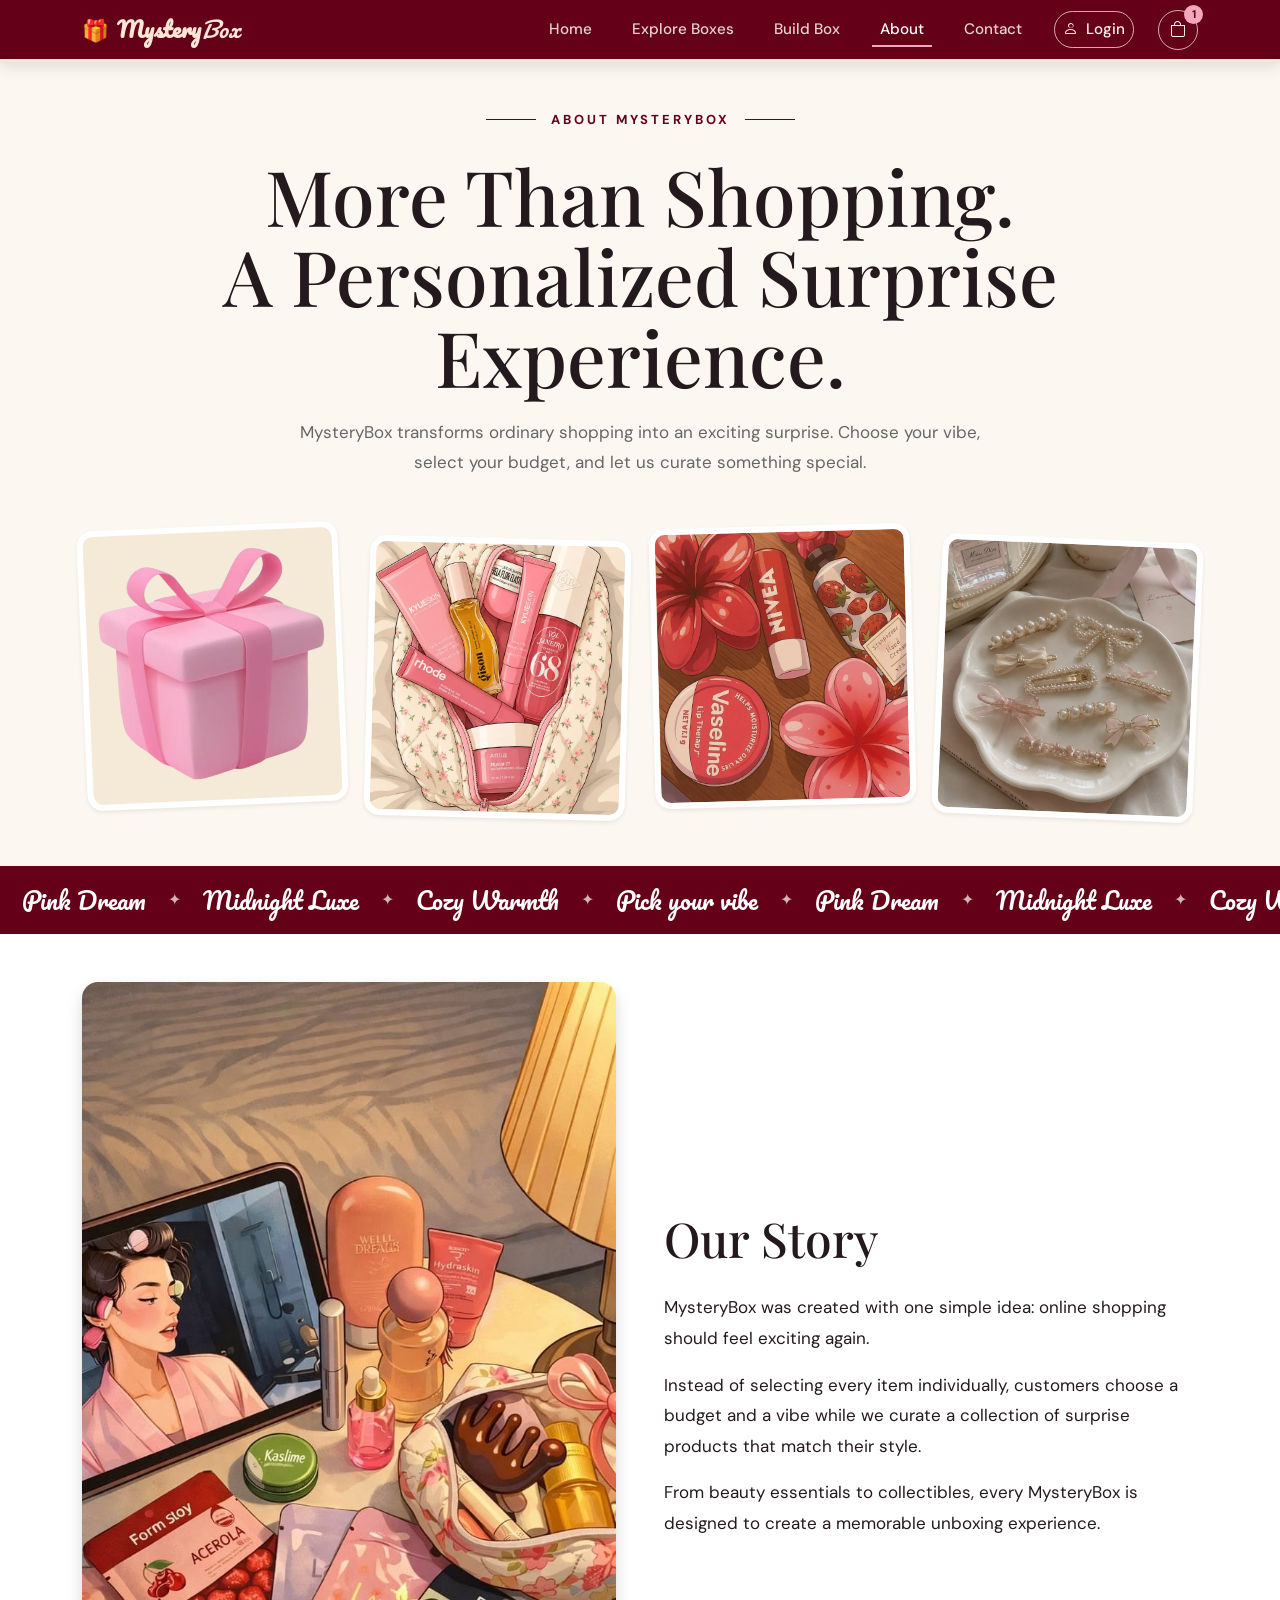
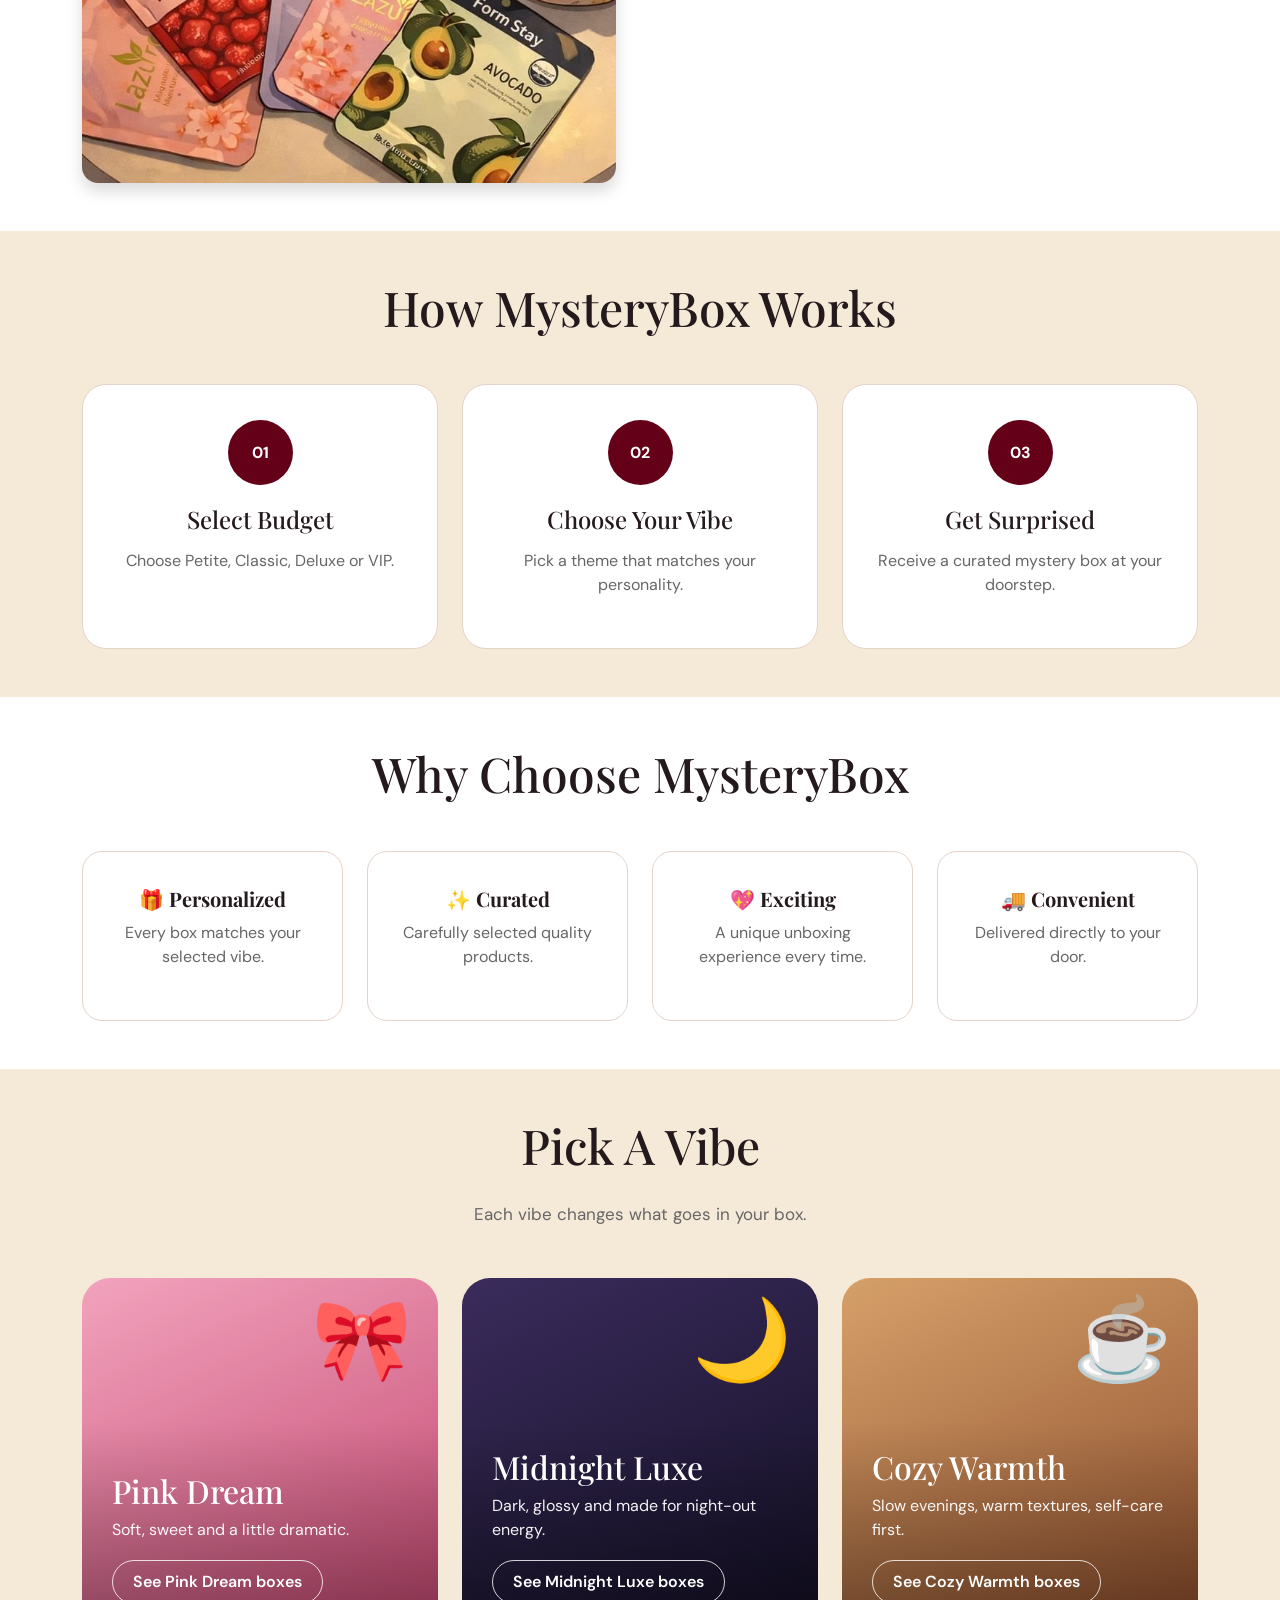
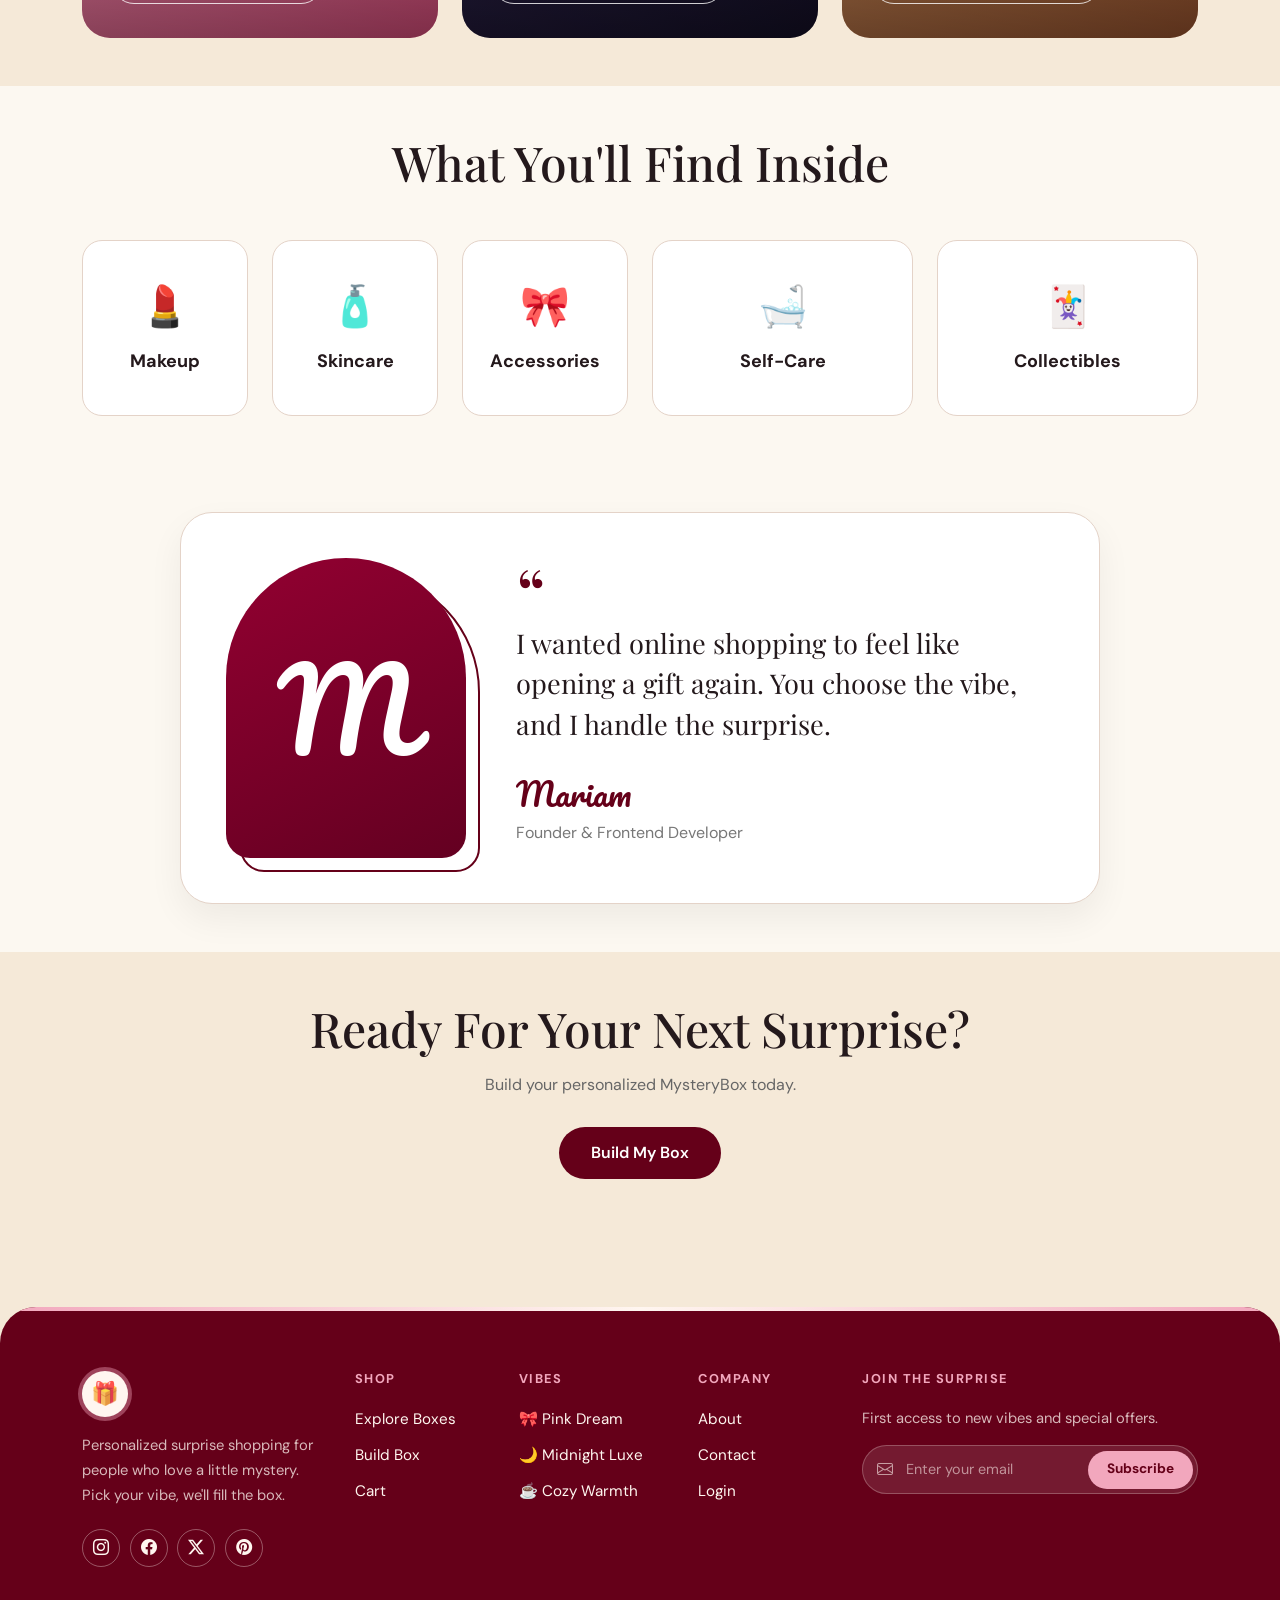
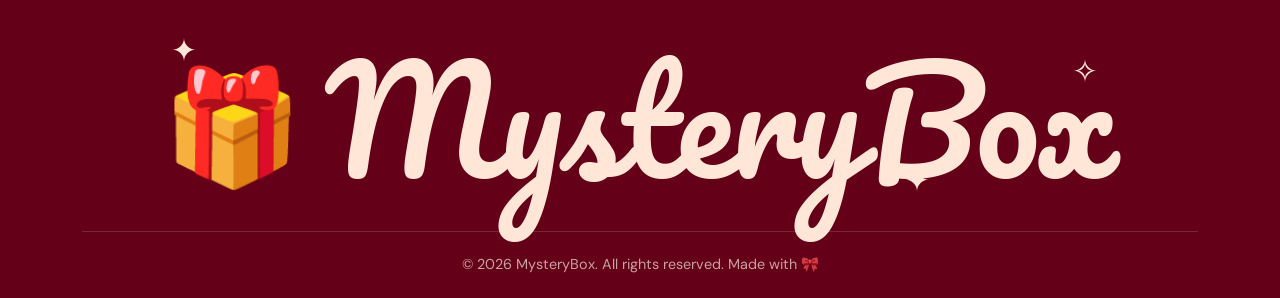
==== commit 0791b583: "update the cahnges" ====
--- a/pages/about.html
+++ b/pages/about.html
@@ -104,7 +104,7 @@
                 </div>
 
                 <div class="col-md-3">
-                    <img src="../images/skincare.jpg" class="img-fluid rounded-4 shadow-sm"
+                    <img src="../images/meow.jpg" class="img-fluid rounded-4 shadow-sm"
                         alt="Items inside a MysteryBox">
                 </div>
 
@@ -348,54 +348,14 @@
         </div>
     </section>
 
-
-    <!-- =====================================
-         TEAM SECTION
-    ====================================== -->
-    <section class="team-section py-5">
-        <div class="container">
-
-            <div class="text-center mb-5">
-                <h2 class="section-heading">Meet The Team</h2>
-            </div>
-
-            <div class="row g-4">
-
-                <div class="col-md-4">
-                    <div class="team-card text-center">
-                        <img src="../images/team1.jpg" class="team-img" alt="Mariam Rajput">
-                        <h5>Mariam Rajput</h5>
-                        <p>Founder &amp; Frontend Developer</p>
-                    </div>
-                </div>
-
-                <div class="col-md-4">
-                    <div class="team-card text-center">
-                        <img src="../images/team2.jpg" class="team-img" alt="Team member, product curator">
-                        <h5>Team Member</h5> <!-- TODO: replace with real name -->
-                        <p>Product Curator</p>
-                    </div>
-                </div>
-
-                <div class="col-md-4">
-                    <div class="team-card text-center">
-                        <img src="../images/team3.jpg" class="team-img" alt="Team member, customer experience">
-                        <h5>Team Member</h5> <!-- TODO: replace with real name -->
-                        <p>Customer Experience</p>
-                    </div>
-                </div>
-
-            </div>
-
-        </div>
-    </section>
+    <!-- Founder -->
 
     <section class="founder-note py-5">
         <div class="container">
             <div class="founder-wrap">
 
                 <div class="founder-photo">
-                    <img src="../images/team1.jpg" alt="Mariam Rajput, founder of MysteryBox">
+                    <div class="founder-monogram" aria-hidden="true">M</div>
                 </div>
 
                 <div class="founder-body">
--- a/css/about.css
+++ b/css/about.css
@@ -613,4 +613,18 @@
 /* ---------- Reduced motion ---------- */
 @media (prefers-reduced-motion: reduce) {
     .ticker-track { animation: none; }
+}
+
+.founder-monogram {
+    position: relative;
+    display: flex;
+    align-items: center;
+    justify-content: center;
+    width: 100%;
+    height: 300px;
+    border-radius: 120px 120px 24px 24px;
+    background: linear-gradient(155deg, #920031, #640021);
+    color: #fff;
+    font-family: 'Pacifico', cursive;
+    font-size: 7rem;
 }
